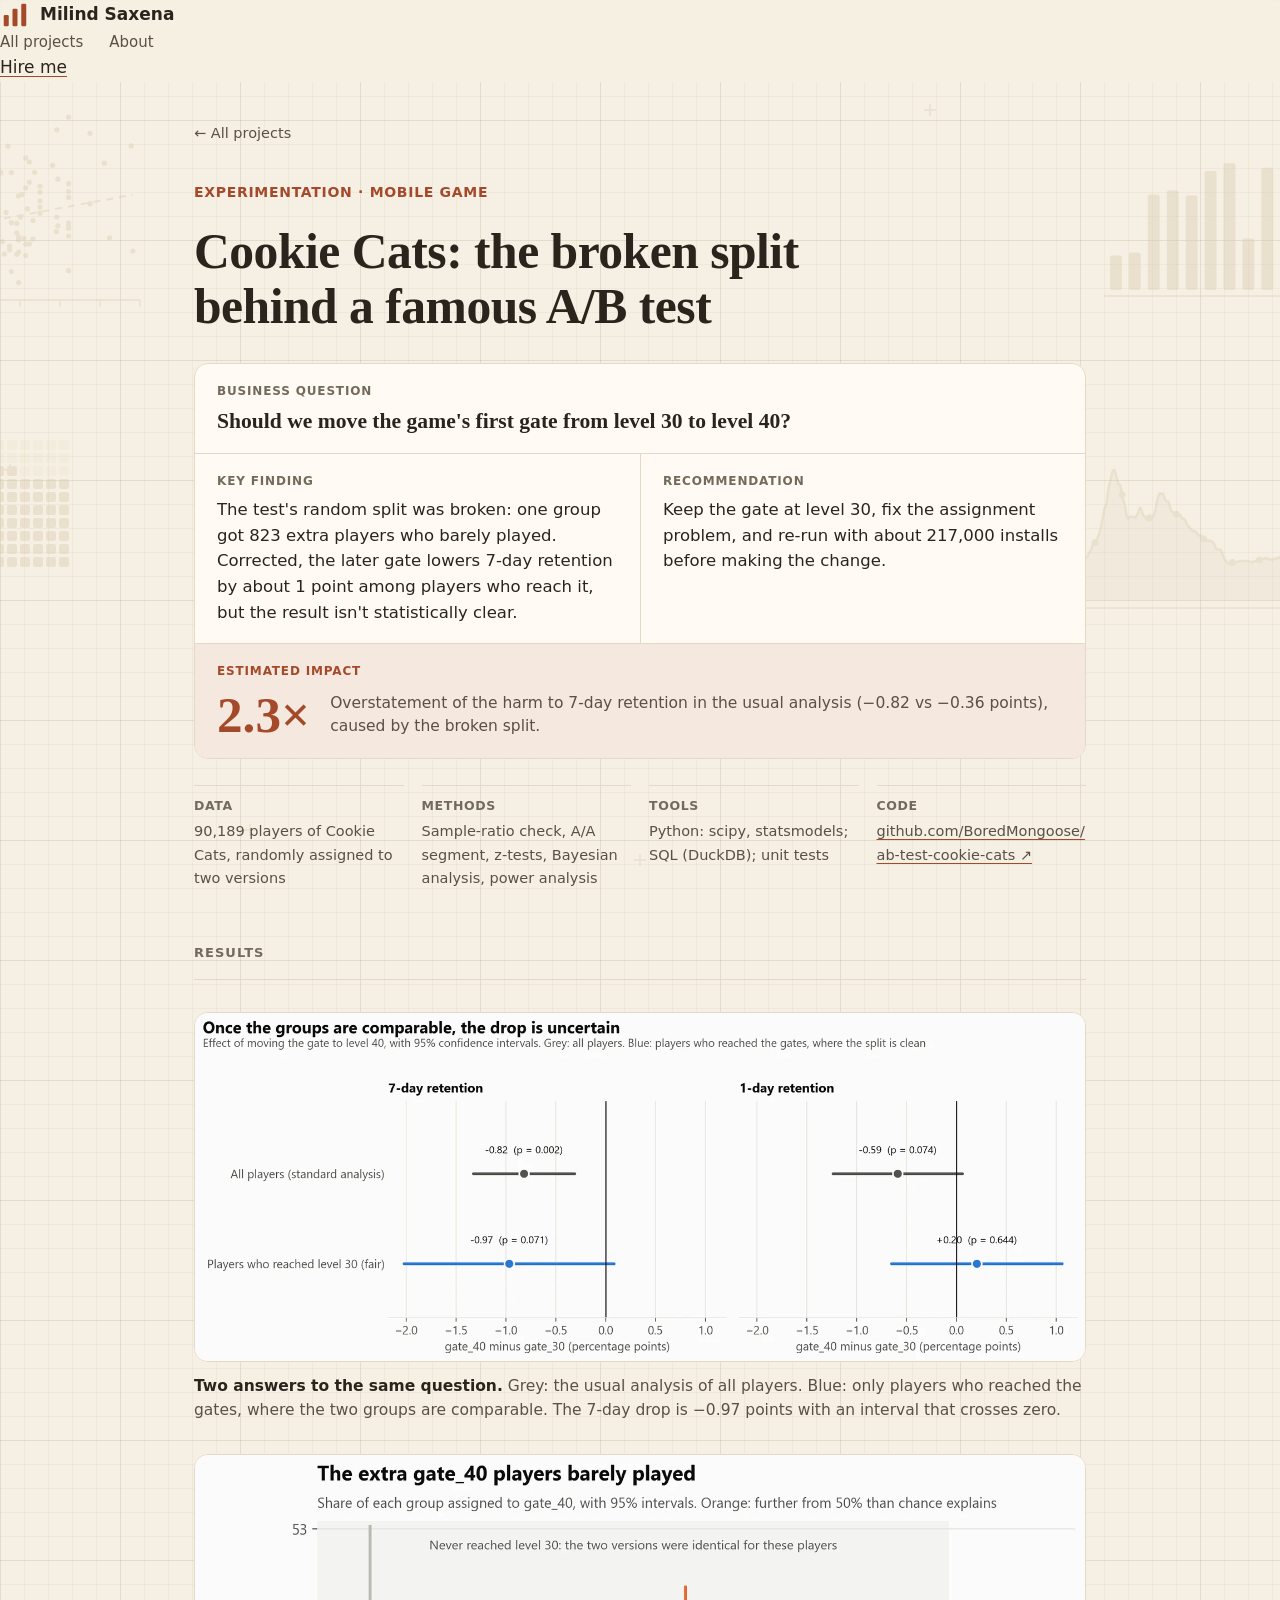
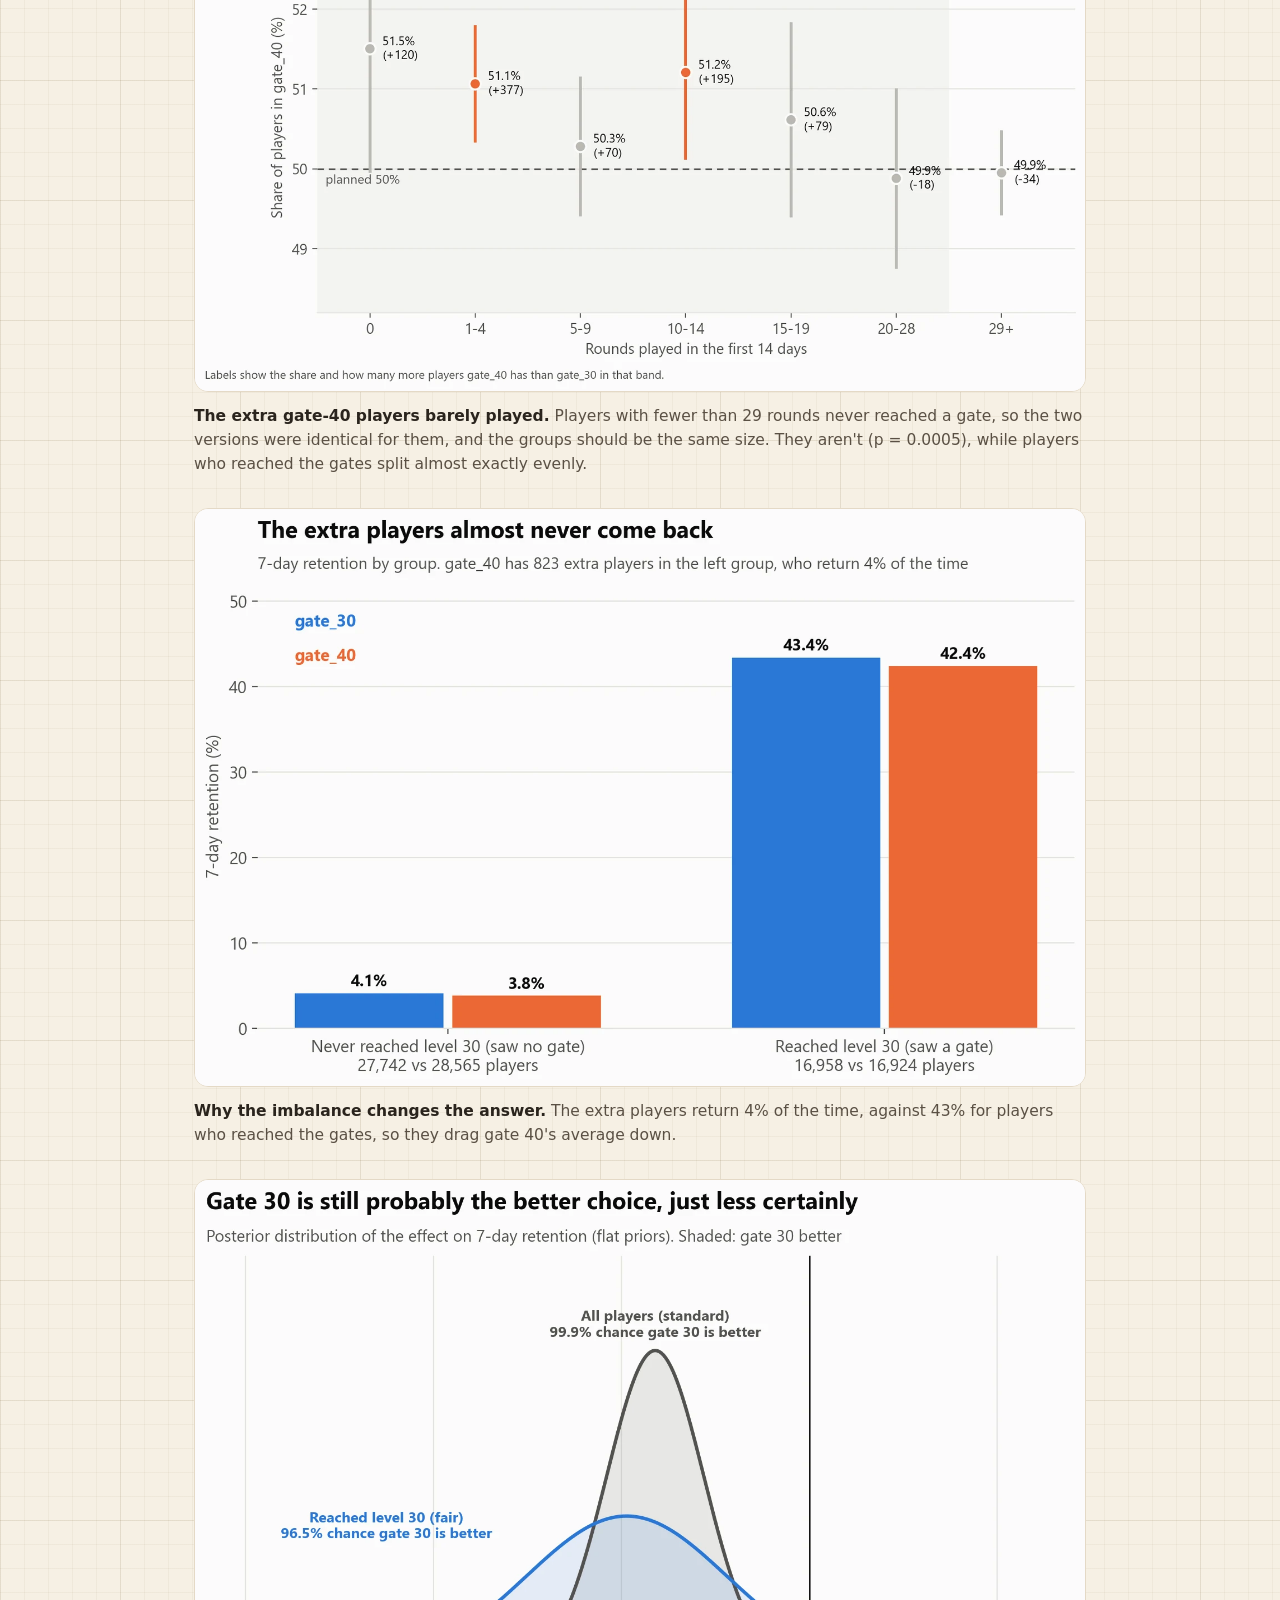
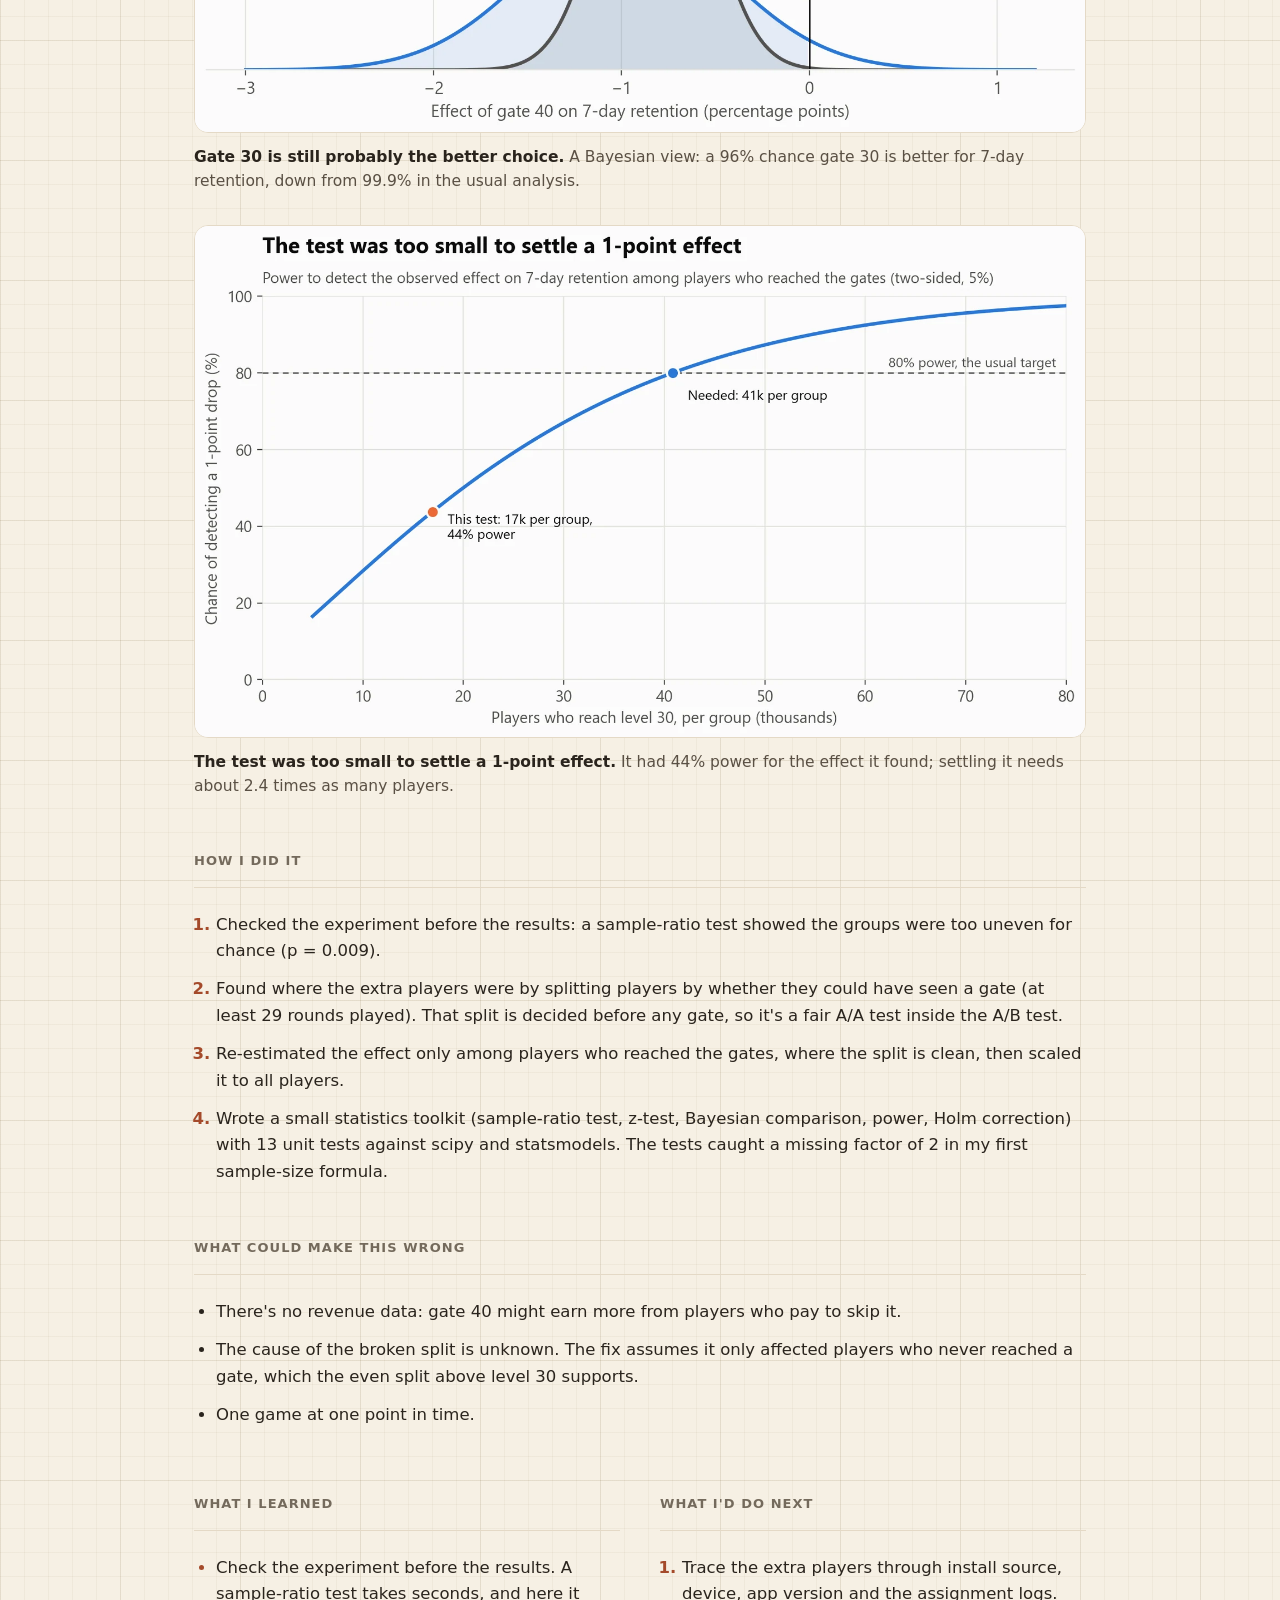
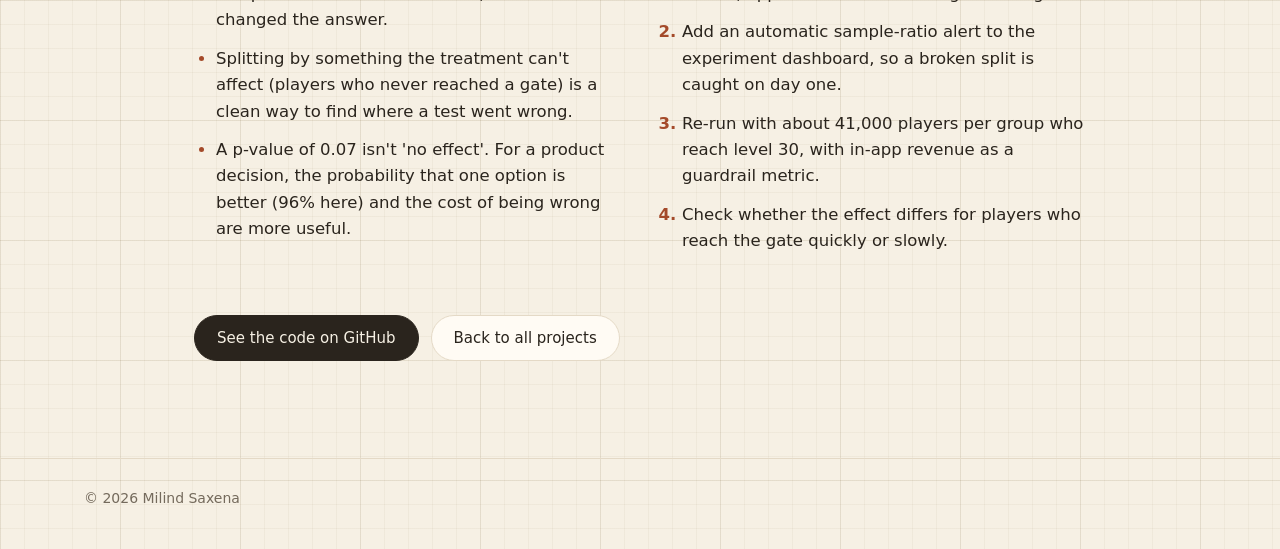
==== projects/ab-test.html @ 0b9abe0f "Bring the case studies and dashboard in line with the new design Same content, new header and glass " ====
<!doctype html>
<html lang="en">
<head>
  <meta charset="utf-8">
  <meta name="viewport" content="width=device-width, initial-scale=1">
  <title>Cookie Cats: the broken split behind a famous A/B test · Milind Saxena</title>
  <meta name="description" content="The test&#x27;s random split was broken: one group got 823 extra players who barely played. Corrected, the later gate lowers 7-day retention by about 1 point…">
  <meta property="og:title" content="Cookie Cats: the broken split behind a famous A/B test · Milind Saxena">
  <meta property="og:description" content="The test&#x27;s random split was broken: one group got 823 extra players who barely played. Corrected, the later gate lowers 7-day retention by about 1 point…">
  <meta property="og:type" content="article">
  <meta property="og:url" content="https://boredmongoose.github.io/projects/ab-test.html">
  <meta property="og:image" content="https://boredmongoose.github.io/assets/og/ab-test.png">
  <meta property="og:image:width" content="1200">
  <meta property="og:image:height" content="628">
  <meta name="twitter:card" content="summary_large_image">
  <link rel="icon" href="../assets/favicon.svg" type="image/svg+xml">
  <link rel="preconnect" href="https://fonts.googleapis.com">
  <link rel="preconnect" href="https://fonts.gstatic.com" crossorigin>
  <meta name="theme-color" content="#05030c">
  <link href="https://fonts.googleapis.com/css2?family=Plus+Jakarta+Sans:wght@400;500;600;700;800&display=swap" rel="stylesheet">
  <link rel="stylesheet" href="../styles.css">
  <script>document.documentElement.classList.add("js");</script>
</head>
<body class="case-page">
  <a class="skip-link" href="#main">Skip to the case study</a>
  <header class="site-header">
    <div class="pill">
      <a class="brand" href="../index.html"><svg class="brand-mark" viewBox="0 0 24 24" aria-hidden="true"><rect x="3" y="12" width="4" height="9" rx="1" fill="currentColor"/><rect x="10" y="7" width="4" height="14" rx="1" fill="currentColor"/><rect x="17" y="3" width="4" height="18" rx="1" fill="currentColor"/></svg><span>Milind Saxena</span></a>
      <nav aria-label="Main"><a href="../index.html#work">All projects</a><a href="../index.html#about">About</a></nav>
      <a class="hire" href="../index.html#contact">Hire me</a>
    </div>
  </header>

  <main class="case wrap" id="main">
    <p class="case-back"><a href="../index.html#work">← All projects</a></p>
    <p class="eyebrow">Experimentation · Mobile game</p>
    <h1>Cookie Cats: the broken split behind a famous A/B test</h1>
    <dl class="impact-box glass">
      <div class="ib-wide ib-question"><dt>Business question</dt><dd>Should we move the game&#x27;s first gate from level 30 to level 40?</dd></div>
      <div class="ib-half"><dt>Key finding</dt><dd>The test&#x27;s random split was broken: one group got 823 extra players who barely played. Corrected, the later gate lowers 7-day retention by about 1 point among players who reach it, but the result isn&#x27;t statistically clear.</dd></div>
      <div class="ib-half"><dt>Recommendation</dt><dd>Keep the gate at level 30, fix the assignment problem, and re-run with about 217,000 installs before making the change.</dd></div>
      <div class="ib-wide ib-impact"><dt>Estimated impact</dt><dd><strong>2.3×</strong><span>Overstatement of the harm to 7-day retention in the usual analysis (−0.82 vs −0.36 points), caused by the broken split.</span></dd></div>
    </dl>
    <dl class="case-facts">
      <div><dt>Data</dt><dd>90,189 players of Cookie Cats, randomly assigned to two versions</dd></div>
      <div><dt>Methods</dt><dd>Sample-ratio check, A/A segment, z-tests, Bayesian analysis, power analysis</dd></div>
      <div><dt>Tools</dt><dd>Python: scipy, statsmodels; SQL (DuckDB); unit tests</dd></div>
      <div><dt>Code</dt><dd><a href="https://github.com/BoredMongoose/ab-test-cookie-cats">github.com/BoredMongoose/ab-test-cookie-cats ↗</a></dd></div>
    </dl>

    <h2 class="section-title">Results</h2>
    <figure class="case-figure glass">
      <img src="../assets/projects/ab-test-cookie-cats/01_two_answers.webp" width="1600" height="626" loading="lazy" alt="Two answers to the same question. Grey: the usual analysis of all players. Blue: only players who reached the gates, where the two groups are comparable. The 7-day drop is −0.97 points with an interval that crosses zero.">
      <figcaption><strong>Two answers to the same question.</strong> Grey: the usual analysis of all players. Blue: only players who reached the gates, where the two groups are comparable. The 7-day drop is −0.97 points with an interval that crosses zero.</figcaption>
    </figure>
    <figure class="case-figure glass">
      <img src="../assets/projects/ab-test-cookie-cats/02_where_the_imbalance_is.webp" width="1600" height="964" loading="lazy" alt="The extra gate-40 players barely played. Players with fewer than 29 rounds never reached a gate, so the two versions were identical for them, and the groups should be the same size. They aren&#x27;t (p = 0.0005), while players who reached the gates split almost exactly evenly.">
      <figcaption><strong>The extra gate-40 players barely played.</strong> Players with fewer than 29 rounds never reached a gate, so the two versions were identical for them, and the groups should be the same size. They aren&#x27;t (p = 0.0005), while players who reached the gates split almost exactly evenly.</figcaption>
    </figure>
    <figure class="case-figure glass">
      <img src="../assets/projects/ab-test-cookie-cats/03_why_it_matters.webp" width="1600" height="1037" loading="lazy" alt="Why the imbalance changes the answer. The extra players return 4% of the time, against 43% for players who reached the gates, so they drag gate 40&#x27;s average down.">
      <figcaption><strong>Why the imbalance changes the answer.</strong> The extra players return 4% of the time, against 43% for players who reached the gates, so they drag gate 40&#x27;s average down.</figcaption>
    </figure>
    <figure class="case-figure glass">
      <img src="../assets/projects/ab-test-cookie-cats/04_how_sure.webp" width="1589" height="985" loading="lazy" alt="Gate 30 is still probably the better choice. A Bayesian view: a 96% chance gate 30 is better for 7-day retention, down from 99.9% in the usual analysis.">
      <figcaption><strong>Gate 30 is still probably the better choice.</strong> A Bayesian view: a 96% chance gate 30 is better for 7-day retention, down from 99.9% in the usual analysis.</figcaption>
    </figure>
    <figure class="case-figure glass">
      <img src="../assets/projects/ab-test-cookie-cats/05_power.webp" width="1600" height="918" loading="lazy" alt="The test was too small to settle a 1-point effect. It had 44% power for the effect it found; settling it needs about 2.4 times as many players.">
      <figcaption><strong>The test was too small to settle a 1-point effect.</strong> It had 44% power for the effect it found; settling it needs about 2.4 times as many players.</figcaption>
    </figure>

    <h2 class="section-title">How I did it</h2>
    <ol class="case-method">
      <li>Checked the experiment before the results: a sample-ratio test showed the groups were too uneven for chance (p = 0.009).</li>
      <li>Found where the extra players were by splitting players by whether they could have seen a gate (at least 29 rounds played). That split is decided before any gate, so it&#x27;s a fair A/A test inside the A/B test.</li>
      <li>Re-estimated the effect only among players who reached the gates, where the split is clean, then scaled it to all players.</li>
      <li>Wrote a small statistics toolkit (sample-ratio test, z-test, Bayesian comparison, power, Holm correction) with 13 unit tests against scipy and statsmodels. The tests caught a missing factor of 2 in my first sample-size formula.</li>
    </ol>

    <h2 class="section-title">What could make this wrong</h2>
    <ul class="case-caveats">
      <li>There&#x27;s no revenue data: gate 40 might earn more from players who pay to skip it.</li>
      <li>The cause of the broken split is unknown. The fix assumes it only affected players who never reached a gate, which the even split above level 30 supports.</li>
      <li>One game at one point in time.</li>
    </ul>

    <div class="case-two">
      <div>
        <h2 class="section-title">What I learned</h2>
        <ul class="case-list">
          <li>Check the experiment before the results. A sample-ratio test takes seconds, and here it changed the answer.</li>
          <li>Splitting by something the treatment can&#x27;t affect (players who never reached a gate) is a clean way to find where a test went wrong.</li>
          <li>A p-value of 0.07 isn&#x27;t &#x27;no effect&#x27;. For a product decision, the probability that one option is better (96% here) and the cost of being wrong are more useful.</li>
        </ul>
      </div>
      <div>
        <h2 class="section-title">What I'd do next</h2>
        <ol class="case-list">
          <li>Trace the extra players through install source, device, app version and the assignment logs.</li>
          <li>Add an automatic sample-ratio alert to the experiment dashboard, so a broken split is caught on day one.</li>
          <li>Re-run with about 41,000 players per group who reach level 30, with in-app revenue as a guardrail metric.</li>
          <li>Check whether the effect differs for players who reach the gate quickly or slowly.</li>
        </ol>
      </div>
    </div>

    <p class="case-next"><a class="btn btn-primary" href="https://github.com/BoredMongoose/ab-test-cookie-cats">See the code on GitHub</a>
      <a class="btn" href="../index.html#work">Back to all projects</a></p>
  </main>

  <footer class="site-footer">
    <div class="wrap">© 2026 Milind Saxena</div>
  </footer>
  <script src="../script.js"></script>
</body>
</html>
---- styles.css ----
/* ---------- Tokens ---------- */
/* Warm cream theme for everyone. The dark theme is only used when a visitor picks it with the toggle. */
:root {
  --bg: #f6f0e4;                     /* cream */
  --surface: #fffbf4;                /* warm white cards */
  --chart-surface: #fcfcfb;          /* matches the chart images */
  --ink: #2a241d;                    /* warm near-black */
  --ink-2: #5a5044;
  --ink-3: #746a5c;                  /* 4.7:1 on --bg */
  --line: #e4d9c6;
  --accent: #a44a2a;                 /* terracotta, text-safe (5.2:1 on --bg) */
  --accent-soft: #f6e4d8;
  --dot-muted: #c4b6a1;              /* the "rest" dots in the charts */
  --grid-minor: rgba(120, 92, 54, 0.05);
  --grid-major: rgba(120, 92, 54, 0.09);
  --deco: #eadfcb;                   /* background data shapes */
  --deco-strong: #dccdb3;
  --code-bg: #2b251f;
  --shadow: 0 1px 2px rgba(60, 44, 24, 0.05), 0 8px 24px rgba(60, 44, 24, 0.08);
  --radius: 14px;
  --serif: "Fraunces", Georgia, "Times New Roman", serif;
  --sans: "Inter", system-ui, -apple-system, "Segoe UI", Roboto, sans-serif;
  --mono: "JetBrains Mono", ui-monospace, SFMono-Regular, Consolas, monospace;
  color-scheme: light;
}

:root[data-theme="dark"] {
  --bg: #1b1713;                     /* espresso */
  --surface: #241f1a;
  --ink: #f3ece0;
  --ink-2: #cbbfae;
  --ink-3: #a09482;
  --line: #3a3229;
  --accent: #e3916a;
  --accent-soft: #3a2a20;
  --dot-muted: #6b6052;
  --grid-minor: rgba(243, 236, 224, 0.035);
  --grid-major: rgba(243, 236, 224, 0.065);
  --deco: #2a241e;
  --deco-strong: #3a3128;
  --code-bg: #120f0c;
  --shadow: 0 1px 2px rgba(0, 0, 0, 0.3), 0 8px 24px rgba(0, 0, 0, 0.35);
  color-scheme: dark;
}

/* ---------- Base ---------- */
*, *::before, *::after { box-sizing: border-box; }

html { scroll-behavior: smooth; -webkit-text-size-adjust: 100%; }

body {
  margin: 0;
  background-color: var(--bg);
  /* graph paper: a faint 24px grid with a stronger line every 120px */
  background-image:
    linear-gradient(var(--grid-major) 1px, transparent 1px),
    linear-gradient(90deg, var(--grid-major) 1px, transparent 1px),
    linear-gradient(var(--grid-minor) 1px, transparent 1px),
    linear-gradient(90deg, var(--grid-minor) 1px, transparent 1px);
  background-size: 120px 120px, 120px 120px, 24px 24px, 24px 24px;
  color: var(--ink);
  font-family: var(--sans);
  font-size: 17px;
  line-height: 1.6;
  -webkit-font-smoothing: antialiased;
  transition: background-color 0.2s ease, color 0.2s ease;
}

/* chart fragments drawn from the projects' data (assets/deco/backdrop.svg, built by site-tools/build_deco.py),
   used as a mask so they take the theme's colour */
body::before {
  content: ""; position: fixed; inset: 0; z-index: -1; pointer-events: none;
  background-color: var(--deco-strong); opacity: 0.45;
  -webkit-mask: url("assets/deco/backdrop.svg") center / cover no-repeat;
  mask: url("assets/deco/backdrop.svg") center / cover no-repeat;
}

img { max-width: 100%; height: auto; display: block; }

a { color: inherit; text-decoration-color: var(--accent); text-underline-offset: 3px; }
a:hover { color: var(--accent); }
a:focus-visible, button:focus-visible, [tabindex]:focus-visible { outline: 2px solid var(--accent); outline-offset: 3px; border-radius: 6px; }

h1, h2, h3 { font-family: var(--serif); font-weight: 600; line-height: 1.15; margin: 0; letter-spacing: -0.01em; }

.wrap { width: 100%; max-width: 1160px; margin: 0 auto; padding: 0 24px; }

.skip-link {
  position: absolute; left: 16px; top: -48px; padding: 8px 14px; background: var(--ink); color: var(--bg);
  border-radius: 8px; z-index: 20; text-decoration: none;
}
.skip-link:focus { top: 12px; }

/* ---------- Header ---------- */
.site-header {
  position: sticky; top: 0; z-index: 10;
  background: color-mix(in srgb, var(--bg) 86%, transparent);
  backdrop-filter: saturate(140%) blur(10px);
  border-bottom: 1px solid transparent;
  transition: border-color 0.2s ease;
}
.site-header.scrolled { border-bottom-color: var(--line); }

.header-inner { display: flex; align-items: center; justify-content: space-between; height: 64px; }

.brand { display: flex; align-items: center; gap: 10px; text-decoration: none; font-weight: 600; }
.brand-name { font-family: var(--serif); font-size: 19px; font-weight: 600; letter-spacing: -0.01em; white-space: nowrap; }
.brand-dot { color: var(--accent); }
.brand-mark { width: 30px; height: 30px; flex: none; transition: transform 0.2s ease; }
.brand-mark rect { fill: var(--accent); }
.brand-mark path { stroke: var(--bg); stroke-width: 3.2; stroke-linecap: round; fill: none; }
.brand:hover .brand-mark { transform: rotate(-6deg); }

.site-header nav { display: flex; align-items: center; gap: 26px; font-size: 15px; }
.site-header nav a { text-decoration: none; color: var(--ink-2); }
.site-header nav a:hover { color: var(--ink); }

.theme-toggle {
  display: grid; place-items: center; width: 36px; height: 36px; border-radius: 10px;
  border: 1px solid var(--line); background: var(--surface); color: var(--ink); cursor: pointer;
}
.theme-toggle svg { width: 17px; height: 17px; fill: none; stroke: currentColor; stroke-width: 1.8; stroke-linecap: round; }
.theme-toggle .icon-moon { fill: currentColor; stroke: none; }
.theme-toggle .icon-sun { display: none; }
:root[data-theme="dark"] .theme-toggle .icon-sun { display: block; }
:root[data-theme="dark"] .theme-toggle .icon-moon { display: none; }

/* ---------- Hero ---------- */
.hero { position: relative; padding-top: 44px; padding-bottom: 168px; }
/* a faint bar "skyline" of real data under the hero (built by site-tools/build_deco.py) */
.hero-deco { position: absolute; left: 0; right: 0; bottom: 18px; height: 120px; pointer-events: none; }
.hero-deco svg { display: block; width: 100%; height: 100%; }
.deco-bars { fill: var(--deco-strong); opacity: 0.55; }
.deco-line { fill: none; stroke: var(--accent); stroke-width: 1.6; opacity: 0.45; }
.deco-axis { fill: none; stroke: var(--deco-strong); stroke-width: 1; }
.deco-caption {
  position: absolute; right: max(24px, calc((100% - 1160px) / 2 + 24px)); bottom: -16px; margin: 0;
  font-size: 11px; letter-spacing: 0.02em;
  color: var(--ink-3); opacity: 0.8;
}
.hero-grid { display: grid; grid-template-columns: minmax(0, 1fr) minmax(0, 0.98fr); gap: 52px; align-items: center; }

.eyebrow {
  margin: 0 0 20px; font-size: 14px; font-weight: 600; letter-spacing: 0.05em; text-transform: uppercase; color: var(--accent);
}

.hero h1 { font-size: clamp(2.3rem, 4.5vw, 3.55rem); letter-spacing: -0.025em; text-wrap: balance; }
.h1-accent { color: var(--accent); font-style: italic; }

.lede { max-width: 56ch; margin: 18px 0 0; font-size: 18px; color: var(--ink-2); }

.skill-chips { display: flex; flex-wrap: wrap; gap: 8px; list-style: none; padding: 0; margin: 22px 0 0; }
.skill-chips li {
  font-size: 13.5px; font-weight: 500; padding: 5px 13px; border-radius: 999px;
  border: 1px solid var(--line); background: var(--surface); color: var(--ink);
}

.cta { display: flex; flex-wrap: wrap; gap: 12px; }
.hero-actions { display: flex; flex-wrap: wrap; align-items: center; gap: 16px 28px; margin-top: 28px; }
.hero-actions .social { margin: 0; }

.btn {
  display: inline-flex; align-items: center; height: 46px; padding: 0 22px; border-radius: 999px;
  border: 1px solid var(--line); background: var(--surface); text-decoration: none; font-weight: 500; font-size: 15px;
  transition: transform 0.15s ease, border-color 0.15s ease;
}
.btn:hover { transform: translateY(-1px); border-color: var(--ink-3); color: var(--ink); }
.btn-primary { background: var(--ink); color: var(--bg); border-color: var(--ink); }
.btn-primary:hover { color: var(--bg); border-color: var(--ink); }

.social { display: flex; flex-wrap: wrap; gap: 8px 22px; list-style: none; padding: 0; margin: 30px 0 0; font-size: 15px; }
.social a { color: var(--ink-2); }
.social a:hover { color: var(--accent); }

/* animated chart */
.hero-viz {
  margin: 0; padding: 14px 16px 16px; border: 1px solid var(--line); border-radius: 18px;
  background: var(--surface); box-shadow: var(--shadow);
}
.viz-tabs { display: flex; flex-wrap: wrap; gap: 6px; }
.viz-tab {
  font: 500 13px/1 var(--sans); padding: 7px 12px; border-radius: 999px; cursor: pointer;
  border: 1px solid var(--line); background: transparent; color: var(--ink-2); transition: background-color 0.15s ease;
}
.viz-tab:hover { border-color: var(--ink-3); color: var(--ink); }
.viz-tab[aria-pressed="true"] { background: var(--ink); border-color: var(--ink); color: var(--bg); }
.viz-stage { position: relative; height: 330px; margin-top: 10px; cursor: pointer; }
.viz-stage canvas { display: block; }
.viz-tip {
  position: absolute; z-index: 2; max-width: 280px; padding: 6px 10px; border-radius: 8px; pointer-events: none;
  background: var(--ink); color: var(--bg); font-size: 12.5px; line-height: 1.4; box-shadow: var(--shadow);
}
.hero-viz figcaption { margin-top: 12px; padding-top: 12px; border-top: 1px solid var(--line); }
.viz-q { margin: 0; font-family: var(--serif); font-weight: 600; font-size: 18px; line-height: 1.3; }
.viz-a { margin: 4px 0 0; font-size: 14.5px; color: var(--ink-2); line-height: 1.5; }
.viz-legend { display: flex; flex-wrap: wrap; align-items: center; gap: 6px 16px; margin: 10px 0 0; font-size: 12.5px; color: var(--ink-2); }
.key { display: inline-block; width: 10px; height: 10px; border-radius: 50%; }
.key-hi { background: var(--accent); }
.key-lo { background: var(--dot-muted); margin-left: 8px; }
.viz-item { display: inline-flex; align-items: center; gap: 8px; white-space: nowrap; }   /* keep each dot with its label */
.viz-item .key-lo { margin-left: 0; }
.viz-note { margin-left: auto; color: var(--ink-3); }
.viz-link { display: inline-block; margin-top: 8px; font-size: 14px; }

/* ---------- Sections ---------- */
section { scroll-margin-top: 80px; }

.section-title {
  font-family: var(--sans); font-size: 13px; font-weight: 600; letter-spacing: 0.08em; text-transform: uppercase;
  color: var(--ink-3); padding-bottom: 18px; border-bottom: 1px solid var(--line);
}
.section-intro { margin: 16px 0 0; max-width: 72ch; font-size: 16px; color: var(--ink-2); }

#work, #more, #sql, #skills, #about, #contact { padding-bottom: 88px; }

/* ---------- Flagship projects ---------- */
.flag {
  display: grid; grid-template-columns: minmax(0, 1.1fr) minmax(0, 1fr); gap: 48px; align-items: center;
  padding: 52px 0; border-bottom: 1px solid var(--line);
}
.flag:last-of-type { border-bottom: 0; padding-bottom: 8px; }
.flag:nth-of-type(even) .flag-figure { order: 2; }

.flag-figure {
  display: block; border-radius: var(--radius); overflow: hidden; background: var(--chart-surface);
  border: 1px solid var(--line); box-shadow: var(--shadow); transition: transform 0.25s ease;
}
.flag-figure:hover { transform: translateY(-3px); }
.flag-figure img { width: 100%; max-height: 470px; object-fit: contain; background: var(--chart-surface); }

.flag-meta { margin: 0 0 10px; font-size: 13.5px; color: var(--ink-3); }
.flag-meta .num { font-family: var(--serif); color: var(--accent); font-weight: 600; margin-right: 10px; }
.flag h3 { font-size: clamp(1.7rem, 2.8vw, 2.25rem); }
.flag h3 a { text-decoration: none; }
/* the whole flagship card opens the case study; the image and the small links stay clickable on top */
.flag { position: relative; }
.flag-link::after { content: ""; position: absolute; inset: 0; z-index: 1; }
.flag-figure, .flag .links a { position: relative; z-index: 2; }
.flag:hover .flag-link { color: var(--accent); }
.flag:hover .flag-figure { transform: translateY(-3px); }
.flag-label {
  display: block; margin-bottom: 4px; font-family: var(--sans); font-size: 11.5px; font-weight: 600;
  letter-spacing: 0.08em; text-transform: uppercase; color: var(--accent);
}
.flag-q { margin: 18px 0 0; font-size: 18.5px; font-weight: 500; line-height: 1.45; color: var(--ink); }
.flag-a { margin: 14px 0 0; font-size: 16.5px; line-height: 1.55; color: var(--ink-2); }

.flag-impact {
  display: flex; align-items: center; gap: 16px; margin: 22px 0 0; padding: 16px 18px;
  border-radius: 12px; background: var(--accent-soft);
}
.flag-impact strong {
  font-family: var(--serif); font-size: clamp(2.1rem, 3.6vw, 2.7rem); font-weight: 600; line-height: 1;
  color: var(--accent); white-space: nowrap;
}
.flag-impact span { font-size: 14px; line-height: 1.45; color: var(--ink-2); }
.flag-foot { display: flex; flex-wrap: wrap; align-items: center; justify-content: space-between; gap: 14px; margin-top: 20px; }

.tags { display: flex; flex-wrap: wrap; gap: 8px; list-style: none; padding: 0; margin: 0; }
.tags li { font-size: 12.5px; font-weight: 500; padding: 4px 11px; border-radius: 999px; background: var(--accent-soft); color: var(--accent); }
.links { display: flex; flex-wrap: wrap; gap: 16px; align-items: center; }
.more { font-weight: 600; font-size: 15px; color: var(--accent); text-decoration: none; }
.more span { display: inline-block; transition: transform 0.15s ease; }
.more:hover span { transform: translateX(4px); }
.code { font-size: 14.5px; color: var(--ink-2); text-decoration: none; }
.code:hover { color: var(--accent); }

/* ---------- More projects: chart cards, question and answer on hover ---------- */
.more-grid { display: grid; grid-template-columns: repeat(3, minmax(0, 1fr)); gap: 22px; margin-top: 28px; }
.mcard {
  position: relative; border-radius: var(--radius); overflow: hidden; border: 1px solid var(--line);
  background: var(--surface); box-shadow: var(--shadow); cursor: pointer; container-type: inline-size;
}
.mcard-media { position: relative; aspect-ratio: 16 / 10; background: var(--chart-surface); }
.mcard-media img { width: 100%; height: 100%; object-fit: cover; }
.mcard-label {
  position: absolute; left: 0; right: 0; bottom: 0; display: flex; flex-direction: column; padding: 30px 16px 12px;
  background: linear-gradient(to top, rgba(38, 30, 22, 0.86), rgba(38, 30, 22, 0)); color: #fff;
}
.mcard-title { font-family: var(--serif); font-size: 18px; font-weight: 600; line-height: 1.2; }
.mcard-tools { font-size: 12px; opacity: 0.85; }
/* the whole card is a link to the project's page; the small links in the overlay sit above it */
.mcard-cover { position: absolute; inset: 0; z-index: 1; border-radius: inherit; }
.mcard-cover:focus-visible { outline: 2px solid var(--accent); outline-offset: -3px; }
.mcard-info {
  position: absolute; inset: 0; z-index: 2; display: flex; flex-direction: column; gap: 8px;
  justify-content: flex-start; justify-content: safe center;    /* if the text ever overflows, scroll from the top */
  padding: 14px 16px; overflow-y: auto; opacity: 0; transform: translateY(10px);
  pointer-events: none;                                         /* clicks on the text fall through to the card link */
  background: color-mix(in srgb, var(--surface) 96%, transparent); backdrop-filter: blur(6px);
  transition: opacity 0.25s ease, transform 0.25s ease;
}
.mcard-info a { pointer-events: none; }                         /* hidden links can't be clicked by accident */
.mcard:hover .mcard-info, .mcard:has(:focus-visible) .mcard-info { opacity: 1; transform: none; }   /* keyboard focus only, so a click doesn't leave it open */
.mcard:hover .mcard-info a, .mcard:has(:focus-visible) .mcard-info a { pointer-events: auto; }
.mcard-info p { margin: 0; }
.mcard-info p > span:first-child {
  display: block; margin-bottom: 2px; font-size: 10.5px; font-weight: 600; letter-spacing: 0.07em;
  text-transform: uppercase; color: var(--accent);
}
.mcard-q { font-family: var(--serif); font-size: 16px; font-weight: 600; line-height: 1.3; }
.mcard-a { font-size: 13.5px; line-height: 1.45; color: var(--ink-2); }
.mcard-links { display: flex; flex-wrap: wrap; gap: 6px 14px; }
.mcard-links .more, .mcard-links .code { font-size: 13.5px; }
@container (max-width: 352px) {      /* narrow cards: slightly smaller text so the answer fits over the chart */
  .mcard-info { gap: 6px; padding: 12px 14px; }
  .mcard-q { font-size: 14.5px; }
  .mcard-a { font-size: 12.5px; line-height: 1.4; }
}

@media (hover: none) {               /* touch screens: no hover, so the answer sits under the chart */
  .mcard-info { position: relative; opacity: 1; transform: none; background: var(--surface); backdrop-filter: none; }
  .mcard-info a { pointer-events: auto; }
}

/* ---------- SQL ---------- */
.sql-skills { display: flex; flex-wrap: wrap; gap: 8px; list-style: none; padding: 0; margin: 20px 0 0; }
.sql-skills li { font-size: 13px; padding: 4px 11px; border-radius: 999px; border: 1px solid var(--line); background: var(--surface); color: var(--ink-2); }
.sql-grid { display: grid; grid-template-columns: repeat(2, minmax(0, 1fr)); gap: 22px; margin-top: 26px; }
.sql-card {
  display: flex; flex-direction: column; min-width: 0; padding: 20px 20px 18px;
  border: 1px solid var(--line); border-radius: var(--radius); background: var(--surface);
}
.sql-project { margin: 0; font-size: 12px; font-weight: 600; letter-spacing: 0.06em; text-transform: uppercase; color: var(--ink-3); }
.sql-card h3 { margin-top: 6px; font-size: 19.5px; }
.sql-why { margin: 8px 0 0; font-size: 14.5px; line-height: 1.5; color: var(--ink-2); }
.sql-tags { display: flex; flex-wrap: wrap; gap: 6px; list-style: none; padding: 0; margin: 12px 0 0; }
.sql-tags li { font: 500 12px/1.4 var(--mono); padding: 3px 9px; border-radius: 6px; background: var(--accent-soft); color: var(--accent); }
.sql-code {
  flex: 1; margin: 14px 0 0; padding: 14px 16px; border-radius: 10px; overflow: auto; max-height: 320px;
  background: var(--code-bg); color: #efe6d8; font: 12.5px/1.6 var(--mono); tab-size: 4;
  white-space: pre-wrap; overflow-wrap: break-word;     /* wrap long lines instead of hiding them */
}
.sql-code .k { color: #f0a47c; }      /* keywords: light terracotta */
.sql-code .f { color: #e9c77b; }      /* functions: sand */
.sql-code .s { color: #a9d39a; }      /* strings: sage */
.sql-code .n { color: #8fc3d6; }      /* numbers: sky */
.sql-code .c { color: #9a8f80; font-style: italic; }
.sql-link { margin-top: 12px; font-size: 13.5px; font-weight: 600; color: var(--accent); text-decoration: none; overflow-wrap: anywhere; }
.sql-link:hover { text-decoration: underline; }

/* ---------- Skills ---------- */
.skills-core { display: grid; grid-template-columns: repeat(5, minmax(0, 1fr)); gap: 24px; padding-top: 32px; }
.skills-core h3 { font-size: 20px; margin-bottom: 8px; }
.skills-core p { margin: 0; font-size: 14.5px; color: var(--ink-2); line-height: 1.5; }
.skills-also { margin: 28px 0 0; padding-top: 18px; border-top: 1px dashed var(--line); font-size: 15px; color: var(--ink-2); }
.skills-also span { font-weight: 600; color: var(--ink); margin-right: 6px; }

/* ---------- About ---------- */
.about-grid { display: grid; grid-template-columns: minmax(0, 1.6fr) minmax(0, 1fr); gap: 56px; padding-top: 36px; align-items: start; }
.about-text { font-family: var(--serif); font-size: clamp(1.2rem, 2vw, 1.4rem); line-height: 1.5; }
.about-text p { margin: 0 0 14px; }
.about-side { display: flex; flex-direction: column; gap: 16px; }
.about-photo {                                   /* small round portrait; the cutout sits on a soft tinted disc */
  width: 132px; aspect-ratio: 1; border-radius: 50%; overflow: hidden;
  background: radial-gradient(circle at 50% 30%, var(--surface), var(--accent-soft));
  border: 1px solid var(--line);
}
.about-photo img { width: 100%; height: 100%; object-fit: cover; object-position: 50% 4%; transform: scale(1.18); transform-origin: 50% 0; }
.edu { padding: 22px 24px; border: 1px solid var(--line); border-radius: var(--radius); background: var(--surface); }
.edu p { margin: 0; }
.edu-label { font-size: 13px; font-weight: 600; letter-spacing: 0.06em; text-transform: uppercase; color: var(--ink-3); }
.edu-degree { margin-top: 10px !important; font-weight: 600; }
.edu-school { margin-top: 4px !important; color: var(--ink-2); font-size: 15px; }

/* ---------- Contact ---------- */
.contact-line { margin: 36px 0 10px; color: var(--ink-2); font-size: 18px; }
.contact-email {
  font-family: var(--serif); font-size: clamp(1.7rem, 4.6vw, 3.2rem); font-weight: 600; letter-spacing: -0.02em;
  text-decoration: none; overflow-wrap: anywhere;
}
.contact-email:hover { color: var(--accent); }

/* ---------- Footer ---------- */
.site-footer { padding: 28px 0 40px; border-top: 1px solid var(--line); color: var(--ink-3); font-size: 14px; }

/* ---------- Reveal on scroll ---------- */
/* content is visible by default; it only fades in when JavaScript is running */
.js .reveal { opacity: 0; transform: translateY(16px); transition: opacity 0.6s ease, transform 0.6s ease; }
.js .reveal.visible { opacity: 1; transform: none; }

@media (prefers-reduced-motion: reduce) {
  html { scroll-behavior: auto; }
  .reveal, .flag-figure, .btn, .more span, .brand-mark { transition: none; opacity: 1; transform: none; }
  .mcard-info { transition: none; transform: none; }   /* the answer still appears only on hover or tap */
}

/* ---------- Case-study pages ---------- */
/* each case page has its own colour (set in the page's head): a band under the header, the kicker, the big
   impact number. The dark theme keeps the site accent, which is readable on dark backgrounds. */
.case-page { --case-accent: var(--accent); }
:root[data-theme="dark"] body.case-page { --case-accent: var(--accent); }
.case-band {
  height: 10px;
  background: repeating-linear-gradient(90deg, var(--case-accent) 0 64px,
              color-mix(in srgb, var(--case-accent) 70%, var(--bg)) 64px 72px);
}
.case-page .eyebrow, .case-page .case-back a:hover { color: var(--case-accent); }
.case { max-width: 940px; padding-top: 40px; padding-bottom: 80px; }
.case-back { margin: 0 0 36px; font-size: 14.5px; }
.case-back a { color: var(--ink-2); text-decoration: none; }
.case-back a:hover { color: var(--accent); }
.case h1 { font-size: clamp(2rem, 4.4vw, 3.1rem); line-height: 1.12; text-wrap: balance; }

/* business impact box: question, finding, recommendation, impact */
.impact-box {
  display: grid; grid-template-columns: repeat(2, minmax(0, 1fr)); margin: 28px 0 0;
  border: 1px solid var(--line); border-radius: var(--radius); overflow: hidden; background: var(--surface);
}
.impact-box > div { padding: 18px 22px; }
.impact-box > div + div { border-top: 1px solid var(--line); }
.impact-box .ib-wide { grid-column: 1 / -1; }
.impact-box .ib-half:nth-of-type(3) { border-left: 1px solid var(--line); }
.impact-box dt { font-size: 12px; font-weight: 600; letter-spacing: 0.07em; text-transform: uppercase; color: var(--ink-3); }
.impact-box dd { margin: 6px 0 0; font-size: 16.5px; line-height: 1.55; }
.impact-box .ib-question dd { font-family: var(--serif); font-size: 1.35rem; font-weight: 600; line-height: 1.3; }
.impact-box .ib-impact { background: color-mix(in srgb, var(--case-accent, var(--accent)) 11%, var(--surface)); }
.impact-box .ib-impact dd { display: flex; align-items: center; gap: 20px; margin-top: 8px; }
.impact-box .ib-impact strong {
  font-family: var(--serif); font-size: clamp(2.4rem, 5vw, 3.2rem); font-weight: 600; line-height: 1; color: var(--case-accent, var(--accent)); white-space: nowrap;
}
.impact-box .ib-impact dt { color: var(--case-accent, var(--accent)); }
.impact-box .ib-impact span { font-size: 15.5px; line-height: 1.5; color: var(--ink-2); }

.case-facts { display: grid; grid-template-columns: repeat(4, minmax(0, 1fr)); gap: 18px; margin: 26px 0 56px; }
.case-facts div { padding-top: 10px; border-top: 1px solid var(--line); }
.case-facts dt { font-size: 12.5px; font-weight: 600; letter-spacing: 0.05em; text-transform: uppercase; color: var(--ink-3); }
.case-facts dd { margin: 4px 0 0; font-size: 14.5px; color: var(--ink-2); overflow-wrap: anywhere; }
.case .section-title { margin-top: 56px; }
.case-figure { margin: 32px 0 0; }
.case-figure img { width: 100%; max-height: 820px; object-fit: contain; border-radius: var(--radius); border: 1px solid var(--line); background: var(--chart-surface); }
.case-figure figcaption { margin-top: 12px; font-size: 15.5px; color: var(--ink-2); line-height: 1.55; }
.case-figure figcaption strong { color: var(--ink); }
.case-method, .case-caveats, .case-list { margin: 24px 0 0; padding-left: 22px; }
.case-method li, .case-caveats li, .case-list li { margin: 0 0 12px; font-size: 16.5px; line-height: 1.6; }
.case-method li::marker, .case-list li::marker { color: var(--accent); font-weight: 600; }
.case-two { display: grid; grid-template-columns: repeat(2, minmax(0, 1fr)); gap: 0 40px; }
.case-two .section-title { margin-top: 56px; }
.case-next { display: flex; flex-wrap: wrap; gap: 12px; margin-top: 48px; }
.case-dashboard {
  display: flex; flex-wrap: wrap; align-items: center; justify-content: space-between; gap: 12px 24px; margin-top: 24px;
  padding: 16px 20px; border: 1px dashed var(--accent); border-radius: var(--radius); background: var(--surface);
}
.case-dashboard p { margin: 0; font-size: 15.5px; color: var(--ink-2); }

/* ---------- Responsive ---------- */
@media (max-width: 1099px) {
  .more-grid { grid-template-columns: repeat(2, minmax(0, 1fr)); }
}

@media (max-width: 960px) {
  .hero-grid { grid-template-columns: minmax(0, 1fr); gap: 36px; }
  .flag { grid-template-columns: 1fr; gap: 24px; padding: 40px 0; }
  .flag:nth-of-type(even) .flag-figure { order: 0; }
  .sql-grid { grid-template-columns: 1fr; }
  .skills-core { grid-template-columns: repeat(2, minmax(0, 1fr)); }
  .about-grid { grid-template-columns: 1fr; gap: 28px; }
}

@media (max-width: 760px) {
  .more-grid { grid-template-columns: 1fr; }
  .case-facts { grid-template-columns: repeat(2, minmax(0, 1fr)); }
  .impact-box { grid-template-columns: 1fr; }
  .impact-box .ib-half:nth-of-type(3) { border-left: 0; }
  .case-two { grid-template-columns: 1fr; }
}

@media (max-width: 640px) {
  body { font-size: 16px; }
  .wrap { padding: 0 16px; }
  .site-header nav { gap: 16px; }
  .site-header nav a:not(:last-of-type) { display: none; }   /* keep "Contact" and the theme toggle on phones */
  .hero { padding-top: 36px; padding-bottom: 124px; }
  .hero-deco { height: 78px; bottom: 22px; }
  .deco-caption { font-size: 10.5px; }
  .lede { font-size: 17px; }
  .viz-stage { height: 280px; }
  .viz-note { margin-left: 0; width: 100%; }
  .flag-impact { flex-direction: column; align-items: flex-start; gap: 8px; }
  .impact-box .ib-impact dd { flex-direction: column; align-items: flex-start; gap: 8px; }
  .skills-core { grid-template-columns: 1fr; gap: 18px; }
}
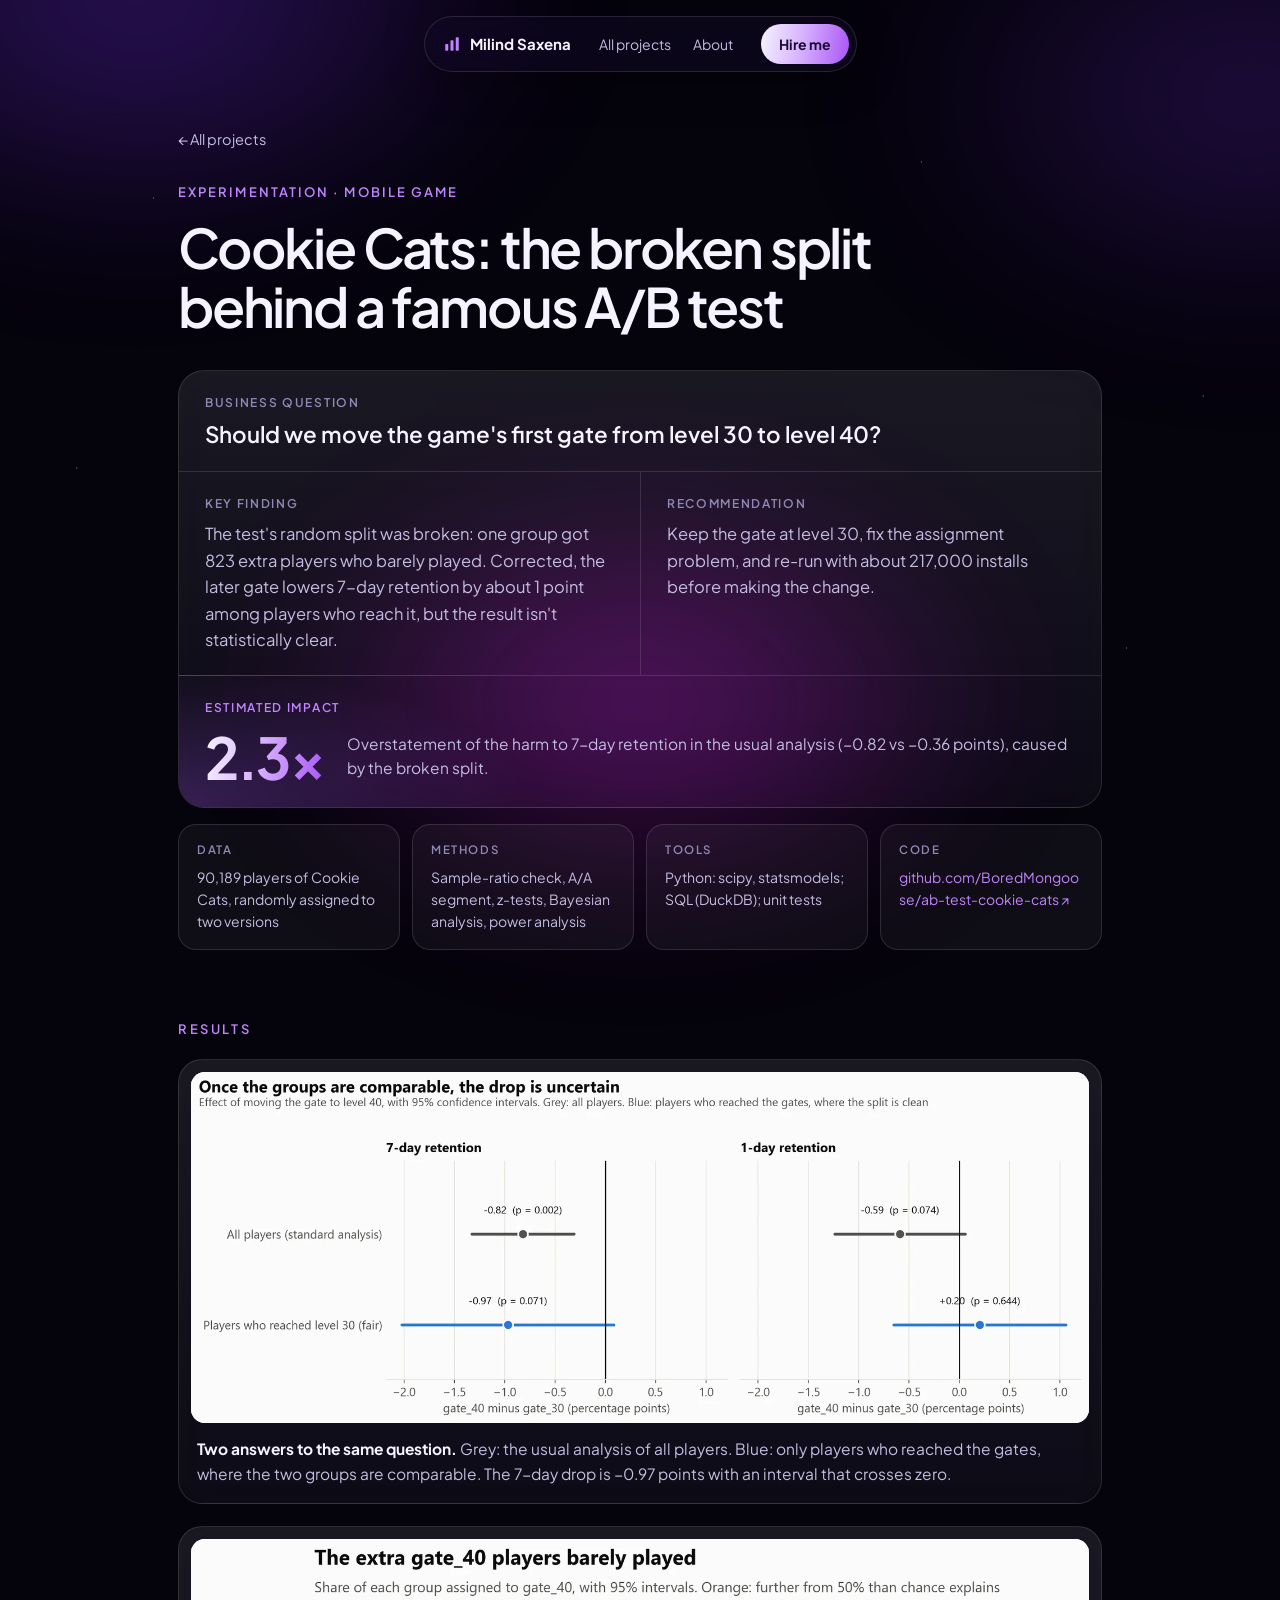
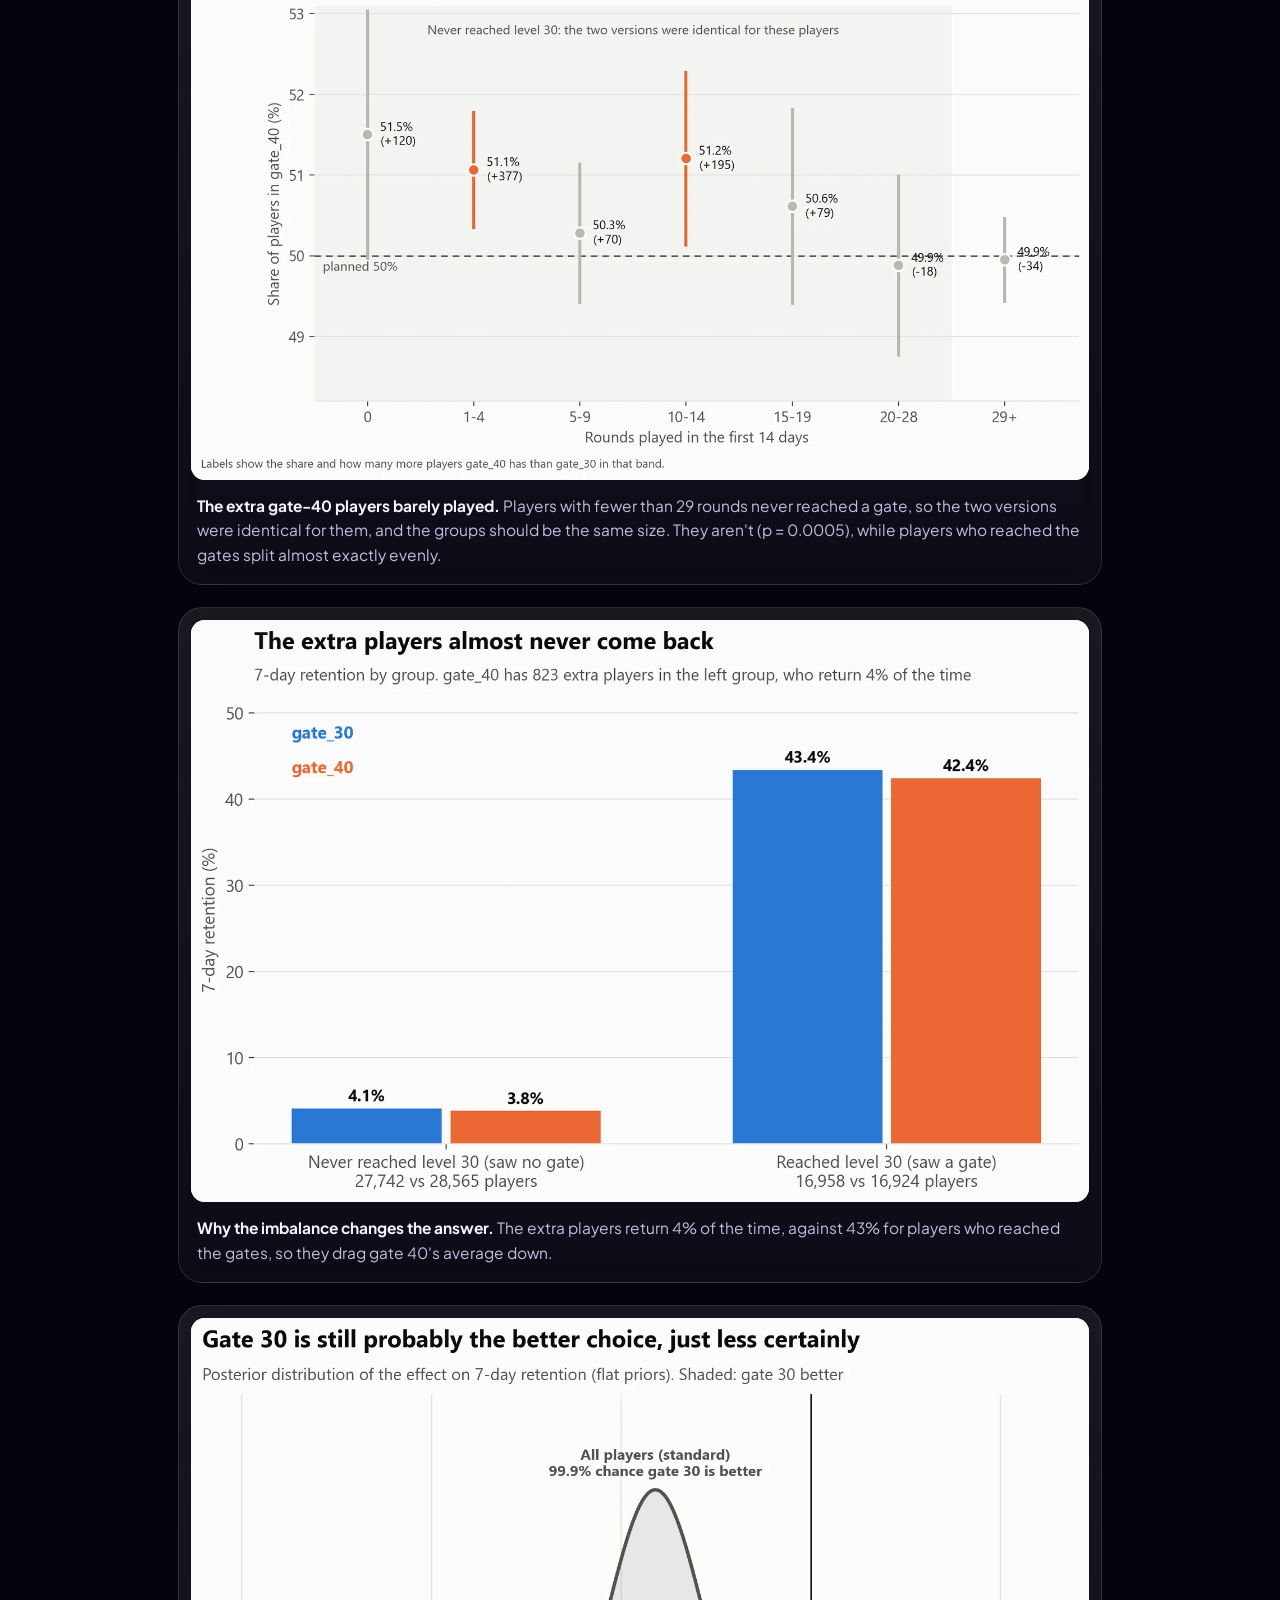
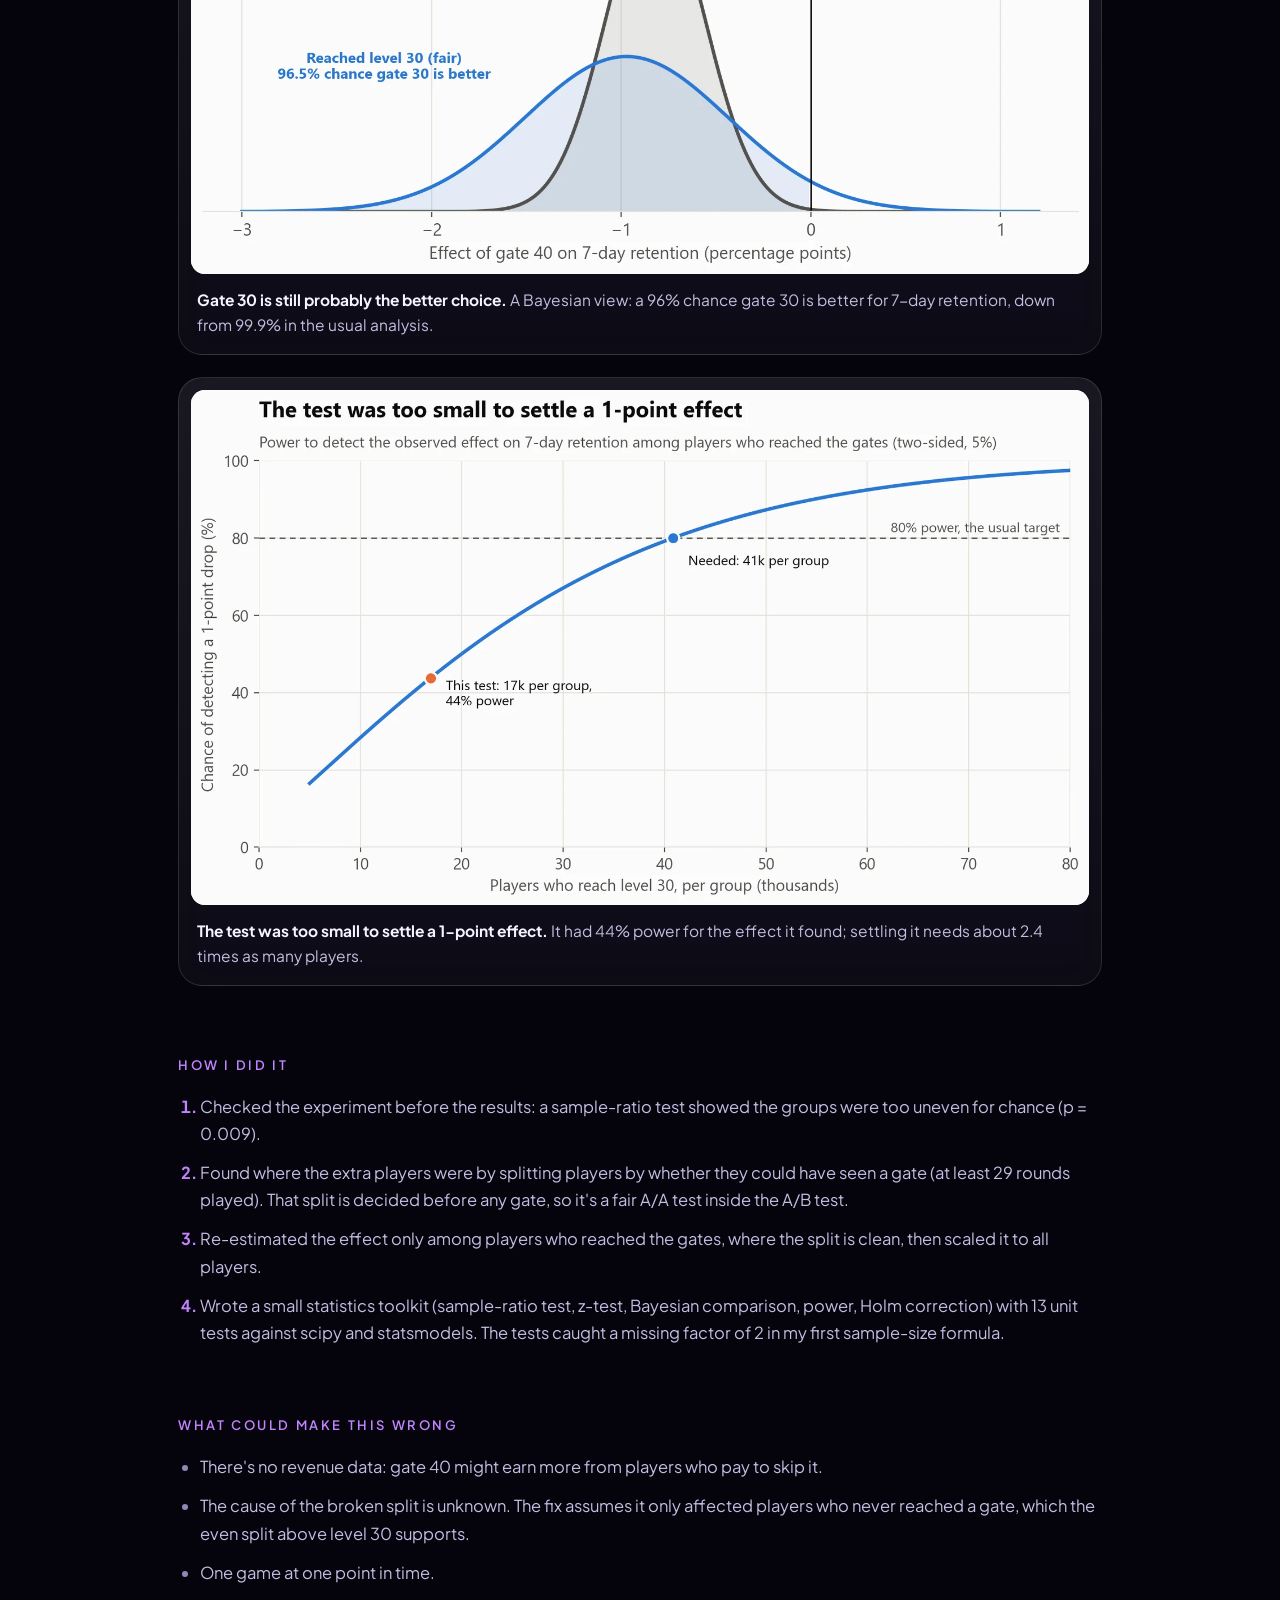
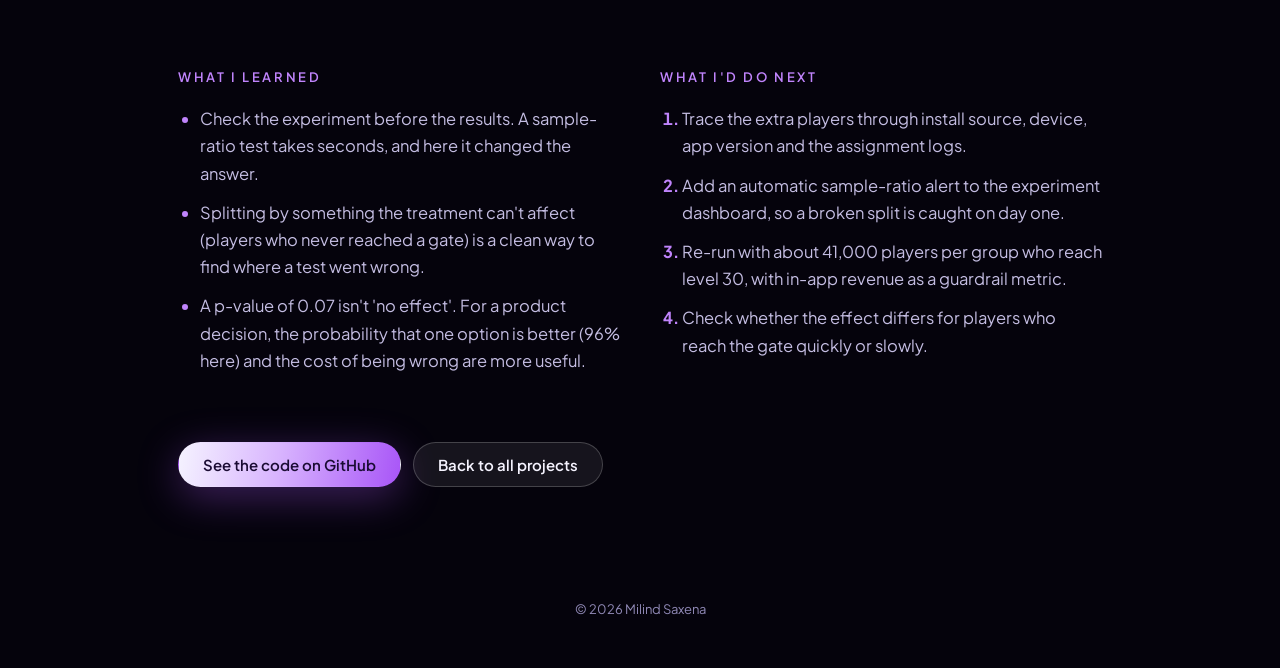
==== commit b45bf3c1: "Make the project carousel and hero board more interactive Clicking any project card now opens it, cl" ====
--- a/projects/ab-test.html
+++ b/projects/ab-test.html
@@ -18,7 +18,7 @@
   <link rel="preconnect" href="https://fonts.gstatic.com" crossorigin>
   <meta name="theme-color" content="#05030c">
   <link href="https://fonts.googleapis.com/css2?family=Plus+Jakarta+Sans:wght@400;500;600;700;800&display=swap" rel="stylesheet">
-  <link rel="stylesheet" href="../styles.css">
+  <link rel="stylesheet" href="../styles.css?v=2">
   <script>document.documentElement.classList.add("js");</script>
 </head>
 <body class="case-page">
@@ -112,6 +112,6 @@
   <footer class="site-footer">
     <div class="wrap">© 2026 Milind Saxena</div>
   </footer>
-  <script src="../script.js"></script>
+  <script src="../script.js?v=2"></script>
 </body>
 </html>
--- a/styles.css
+++ b/styles.css
@@ -1,482 +1,379 @@
 /* ---------- Tokens ---------- */
-/* Warm cream theme for everyone. The dark theme is only used when a visitor picks it with the toggle. */
+/* Dark violet theme: deep night background, slow aurora light, frosted-glass panels, one violet accent. */
 :root {
-  --bg: #f6f0e4;                     /* cream */
-  --surface: #fffbf4;                /* warm white cards */
-  --chart-surface: #fcfcfb;          /* matches the chart images */
-  --ink: #2a241d;                    /* warm near-black */
-  --ink-2: #5a5044;
-  --ink-3: #746a5c;                  /* 4.7:1 on --bg */
-  --line: #e4d9c6;
-  --accent: #a44a2a;                 /* terracotta, text-safe (5.2:1 on --bg) */
-  --accent-soft: #f6e4d8;
-  --dot-muted: #c4b6a1;              /* the "rest" dots in the charts */
-  --grid-minor: rgba(120, 92, 54, 0.05);
-  --grid-major: rgba(120, 92, 54, 0.09);
-  --deco: #eadfcb;                   /* background data shapes */
-  --deco-strong: #dccdb3;
-  --code-bg: #2b251f;
-  --shadow: 0 1px 2px rgba(60, 44, 24, 0.05), 0 8px 24px rgba(60, 44, 24, 0.08);
-  --radius: 14px;
-  --serif: "Fraunces", Georgia, "Times New Roman", serif;
-  --sans: "Inter", system-ui, -apple-system, "Segoe UI", Roboto, sans-serif;
+  --bg: #05030c;
+  --surface: #140b29;                 /* solid card colour (dashboard, tooltips) */
+  --ink: #f5f3ff;
+  --ink-2: #c4bde2;
+  --ink-3: #9089b6;                   /* 5.6:1 on --bg */
+  --line: rgba(255, 255, 255, 0.12);
+  --line-strong: rgba(255, 255, 255, 0.2);
+  --accent: #c084fc;                  /* violet, 8.4:1 on --bg */
+  --accent-2: #a855f7;
+  --accent-soft: rgba(192, 132, 252, 0.15);
+  --dot-muted: #46356e;               /* the "rest" dots in the charts */
+  --grad: linear-gradient(100deg, #f5f3ff 0%, #d8b4fe 45%, #a855f7 100%);
+  --chart-surface: #fcfcfb;           /* the chart images are drawn on white */
+  --code-bg: #0b0616;
+  --radius: 20px;
+  --shadow: 0 30px 80px rgba(0, 0, 0, 0.45);
+  --sans: "Plus Jakarta Sans", system-ui, -apple-system, "Segoe UI", Roboto, sans-serif;
+  --serif: var(--sans);               /* kept for older rules (dashboard numbers) */
   --mono: "JetBrains Mono", ui-monospace, SFMono-Regular, Consolas, monospace;
-  color-scheme: light;
-}
-
-:root[data-theme="dark"] {
-  --bg: #1b1713;                     /* espresso */
-  --surface: #241f1a;
-  --ink: #f3ece0;
-  --ink-2: #cbbfae;
-  --ink-3: #a09482;
-  --line: #3a3229;
-  --accent: #e3916a;
-  --accent-soft: #3a2a20;
-  --dot-muted: #6b6052;
-  --grid-minor: rgba(243, 236, 224, 0.035);
-  --grid-major: rgba(243, 236, 224, 0.065);
-  --deco: #2a241e;
-  --deco-strong: #3a3128;
-  --code-bg: #120f0c;
-  --shadow: 0 1px 2px rgba(0, 0, 0, 0.3), 0 8px 24px rgba(0, 0, 0, 0.35);
   color-scheme: dark;
 }
 
 /* ---------- Base ---------- */
 *, *::before, *::after { box-sizing: border-box; }
-
-html { scroll-behavior: smooth; -webkit-text-size-adjust: 100%; }
-
+html { background: var(--bg); scroll-behavior: smooth; scroll-padding-top: 96px; }
 body {
-  margin: 0;
-  background-color: var(--bg);
-  /* graph paper: a faint 24px grid with a stronger line every 120px */
+  margin: 0; min-height: 100vh; overflow-x: hidden; color: var(--ink); font-family: var(--sans);
+  font-size: 16px; line-height: 1.6; -webkit-font-smoothing: antialiased; text-rendering: optimizeLegibility;
+}
+/* slow-moving aurora light and a few stars, behind everything */
+body::before {
+  content: ""; position: fixed; inset: -20%; z-index: -2; pointer-events: none; opacity: 0.4; filter: blur(70px);
+  background:
+    radial-gradient(34% 30% at 22% 14%, #6d28d9, transparent 70%),
+    radial-gradient(30% 28% at 84% 22%, #4c1d95, transparent 70%),
+    radial-gradient(30% 26% at 50% 70%, #a21caf, transparent 72%);
+  animation: aurora 24s ease-in-out infinite alternate;
+}
+body::after {
+  content: ""; position: fixed; inset: 0; z-index: -1; pointer-events: none; opacity: 0.5;
   background-image:
-    linear-gradient(var(--grid-major) 1px, transparent 1px),
-    linear-gradient(90deg, var(--grid-major) 1px, transparent 1px),
-    linear-gradient(var(--grid-minor) 1px, transparent 1px),
-    linear-gradient(90deg, var(--grid-minor) 1px, transparent 1px);
-  background-size: 120px 120px, 120px 120px, 24px 24px, 24px 24px;
-  color: var(--ink);
-  font-family: var(--sans);
-  font-size: 17px;
-  line-height: 1.6;
-  -webkit-font-smoothing: antialiased;
-  transition: background-color 0.2s ease, color 0.2s ease;
-}
-
-/* chart fragments drawn from the projects' data (assets/deco/backdrop.svg, built by site-tools/build_deco.py),
-   used as a mask so they take the theme's colour */
-body::before {
-  content: ""; position: fixed; inset: 0; z-index: -1; pointer-events: none;
-  background-color: var(--deco-strong); opacity: 0.45;
-  -webkit-mask: url("assets/deco/backdrop.svg") center / cover no-repeat;
-  mask: url("assets/deco/backdrop.svg") center / cover no-repeat;
-}
-
+    radial-gradient(1px 1px at 12% 22%, #fff, transparent), radial-gradient(1px 1px at 72% 18%, #fff, transparent),
+    radial-gradient(1px 1px at 42% 66%, #fff, transparent), radial-gradient(1px 1px at 88% 72%, #fff, transparent),
+    radial-gradient(1px 1px at 22% 84%, #fff, transparent), radial-gradient(1.5px 1.5px at 58% 34%, #fff, transparent),
+    radial-gradient(1px 1px at 6% 52%, #fff, transparent), radial-gradient(1px 1px at 94% 44%, #fff, transparent);
+}
+@keyframes aurora { to { transform: translate(5%, 4%) scale(1.12); } }
+
+h1, h2, h3, h4 { margin: 0; font-weight: 600; letter-spacing: -0.02em; line-height: 1.15; }
+p { margin: 0 0 1em; }
+a { color: inherit; }
 img { max-width: 100%; height: auto; display: block; }
-
-a { color: inherit; text-decoration-color: var(--accent); text-underline-offset: 3px; }
-a:hover { color: var(--accent); }
-a:focus-visible, button:focus-visible, [tabindex]:focus-visible { outline: 2px solid var(--accent); outline-offset: 3px; border-radius: 6px; }
-
-h1, h2, h3 { font-family: var(--serif); font-weight: 600; line-height: 1.15; margin: 0; letter-spacing: -0.01em; }
-
-.wrap { width: 100%; max-width: 1160px; margin: 0 auto; padding: 0 24px; }
-
-.skip-link {
-  position: absolute; left: 16px; top: -48px; padding: 8px 14px; background: var(--ink); color: var(--bg);
-  border-radius: 8px; z-index: 20; text-decoration: none;
-}
+::selection { background: var(--accent-2); color: #fff; }
+:focus-visible { outline: 2px solid var(--accent); outline-offset: 3px; border-radius: 6px; }
+
+.wrap { width: 100%; max-width: 1180px; margin-left: auto; margin-right: auto; padding-left: 28px; padding-right: 28px; }
+.skip-link { position: absolute; left: 12px; top: -48px; z-index: 100; padding: 10px 14px; border-radius: 10px; background: var(--ink); color: var(--bg); text-decoration: none; }
 .skip-link:focus { top: 12px; }
-
-/* ---------- Header ---------- */
-.site-header {
-  position: sticky; top: 0; z-index: 10;
-  background: color-mix(in srgb, var(--bg) 86%, transparent);
-  backdrop-filter: saturate(140%) blur(10px);
-  border-bottom: 1px solid transparent;
-  transition: border-color 0.2s ease;
-}
-.site-header.scrolled { border-bottom-color: var(--line); }
-
-.header-inner { display: flex; align-items: center; justify-content: space-between; height: 64px; }
-
-.brand { display: flex; align-items: center; gap: 10px; text-decoration: none; font-weight: 600; }
-.brand-name { font-family: var(--serif); font-size: 19px; font-weight: 600; letter-spacing: -0.01em; white-space: nowrap; }
-.brand-dot { color: var(--accent); }
-.brand-mark { width: 30px; height: 30px; flex: none; transition: transform 0.2s ease; }
-.brand-mark rect { fill: var(--accent); }
-.brand-mark path { stroke: var(--bg); stroke-width: 3.2; stroke-linecap: round; fill: none; }
-.brand:hover .brand-mark { transform: rotate(-6deg); }
-
-.site-header nav { display: flex; align-items: center; gap: 26px; font-size: 15px; }
-.site-header nav a { text-decoration: none; color: var(--ink-2); }
-.site-header nav a:hover { color: var(--ink); }
-
-.theme-toggle {
-  display: grid; place-items: center; width: 36px; height: 36px; border-radius: 10px;
-  border: 1px solid var(--line); background: var(--surface); color: var(--ink); cursor: pointer;
-}
-.theme-toggle svg { width: 17px; height: 17px; fill: none; stroke: currentColor; stroke-width: 1.8; stroke-linecap: round; }
-.theme-toggle .icon-moon { fill: currentColor; stroke: none; }
-.theme-toggle .icon-sun { display: none; }
-:root[data-theme="dark"] .theme-toggle .icon-sun { display: block; }
-:root[data-theme="dark"] .theme-toggle .icon-moon { display: none; }
-
-/* ---------- Hero ---------- */
-.hero { position: relative; padding-top: 44px; padding-bottom: 168px; }
-/* a faint bar "skyline" of real data under the hero (built by site-tools/build_deco.py) */
-.hero-deco { position: absolute; left: 0; right: 0; bottom: 18px; height: 120px; pointer-events: none; }
-.hero-deco svg { display: block; width: 100%; height: 100%; }
-.deco-bars { fill: var(--deco-strong); opacity: 0.55; }
-.deco-line { fill: none; stroke: var(--accent); stroke-width: 1.6; opacity: 0.45; }
-.deco-axis { fill: none; stroke: var(--deco-strong); stroke-width: 1; }
-.deco-caption {
-  position: absolute; right: max(24px, calc((100% - 1160px) / 2 + 24px)); bottom: -16px; margin: 0;
-  font-size: 11px; letter-spacing: 0.02em;
-  color: var(--ink-3); opacity: 0.8;
-}
-.hero-grid { display: grid; grid-template-columns: minmax(0, 1fr) minmax(0, 0.98fr); gap: 52px; align-items: center; }
-
-.eyebrow {
-  margin: 0 0 20px; font-size: 14px; font-weight: 600; letter-spacing: 0.05em; text-transform: uppercase; color: var(--accent);
-}
-
-.hero h1 { font-size: clamp(2.3rem, 4.5vw, 3.55rem); letter-spacing: -0.025em; text-wrap: balance; }
-.h1-accent { color: var(--accent); font-style: italic; }
-
-.lede { max-width: 56ch; margin: 18px 0 0; font-size: 18px; color: var(--ink-2); }
-
-.skill-chips { display: flex; flex-wrap: wrap; gap: 8px; list-style: none; padding: 0; margin: 22px 0 0; }
-.skill-chips li {
-  font-size: 13.5px; font-weight: 500; padding: 5px 13px; border-radius: 999px;
-  border: 1px solid var(--line); background: var(--surface); color: var(--ink);
-}
-
-.cta { display: flex; flex-wrap: wrap; gap: 12px; }
-.hero-actions { display: flex; flex-wrap: wrap; align-items: center; gap: 16px 28px; margin-top: 28px; }
-.hero-actions .social { margin: 0; }
-
+.sr-only { position: absolute; width: 1px; height: 1px; overflow: hidden; clip: rect(0 0 0 0); white-space: nowrap; }
+
+.glass {
+  background: linear-gradient(180deg, rgba(255, 255, 255, 0.085), rgba(255, 255, 255, 0.035));
+  border: 1px solid var(--line);
+  -webkit-backdrop-filter: blur(20px) saturate(140%); backdrop-filter: blur(20px) saturate(140%);
+}
+.grad-text { background: var(--grad); -webkit-background-clip: text; background-clip: text; color: transparent; }
+
+/* ---------- Header: floating glass pill ---------- */
+.site-header { position: sticky; top: 16px; z-index: 50; display: flex; justify-content: center; padding: 0 16px; margin-top: 16px; pointer-events: none; }
+.pill {
+  pointer-events: auto; display: flex; align-items: center; gap: 28px; padding: 7px 7px 7px 18px; border-radius: 999px;
+  background: rgba(16, 9, 32, 0.6); border: 1px solid var(--line);
+  -webkit-backdrop-filter: blur(18px) saturate(150%); backdrop-filter: blur(18px) saturate(150%);
+  box-shadow: 0 10px 40px rgba(0, 0, 0, 0.35); transition: background-color 0.3s ease;
+}
+.site-header.scrolled .pill { background: rgba(16, 9, 32, 0.82); }
+.brand { display: flex; align-items: center; gap: 9px; font-weight: 700; font-size: 15px; text-decoration: none; white-space: nowrap; }
+.brand-mark { width: 18px; height: 18px; color: var(--accent); }
+.pill nav { display: flex; gap: 22px; font-size: 14px; }
+.pill nav a { color: var(--ink-2); text-decoration: none; transition: color 0.2s ease; }
+.pill nav a:hover { color: var(--ink); }
+.hire { padding: 9px 18px; border-radius: 999px; background: var(--grad); color: #1a0b33; font-weight: 700; font-size: 14px; text-decoration: none; white-space: nowrap; }
+
+/* ---------- Buttons, chips ---------- */
 .btn {
-  display: inline-flex; align-items: center; height: 46px; padding: 0 22px; border-radius: 999px;
-  border: 1px solid var(--line); background: var(--surface); text-decoration: none; font-weight: 500; font-size: 15px;
-  transition: transform 0.15s ease, border-color 0.15s ease;
-}
-.btn:hover { transform: translateY(-1px); border-color: var(--ink-3); color: var(--ink); }
-.btn-primary { background: var(--ink); color: var(--bg); border-color: var(--ink); }
-.btn-primary:hover { color: var(--bg); border-color: var(--ink); }
-
-.social { display: flex; flex-wrap: wrap; gap: 8px 22px; list-style: none; padding: 0; margin: 30px 0 0; font-size: 15px; }
-.social a { color: var(--ink-2); }
-.social a:hover { color: var(--accent); }
-
-/* animated chart */
-.hero-viz {
-  margin: 0; padding: 14px 16px 16px; border: 1px solid var(--line); border-radius: 18px;
-  background: var(--surface); box-shadow: var(--shadow);
-}
-.viz-tabs { display: flex; flex-wrap: wrap; gap: 6px; }
-.viz-tab {
-  font: 500 13px/1 var(--sans); padding: 7px 12px; border-radius: 999px; cursor: pointer;
-  border: 1px solid var(--line); background: transparent; color: var(--ink-2); transition: background-color 0.15s ease;
-}
-.viz-tab:hover { border-color: var(--ink-3); color: var(--ink); }
-.viz-tab[aria-pressed="true"] { background: var(--ink); border-color: var(--ink); color: var(--bg); }
-.viz-stage { position: relative; height: 330px; margin-top: 10px; cursor: pointer; }
+  display: inline-flex; align-items: center; justify-content: center; gap: 8px; padding: 14px 24px; border-radius: 999px;
+  font: 600 15px/1 var(--sans); text-decoration: none; color: var(--ink); cursor: pointer;
+  background: rgba(255, 255, 255, 0.07); border: 1px solid var(--line-strong);
+  transition: transform 0.15s ease, background-color 0.2s ease, box-shadow 0.2s ease;
+}
+.btn:hover { transform: translateY(-1px); background: rgba(255, 255, 255, 0.12); }
+.btn-primary { background: var(--grad); color: #1a0b33; border-color: transparent; box-shadow: 0 10px 40px rgba(168, 85, 247, 0.35); }
+.btn-primary:hover { background: var(--grad); box-shadow: 0 12px 46px rgba(168, 85, 247, 0.5); }
+.chip-status { display: inline-flex; align-items: center; gap: 10px; padding: 8px 16px; border-radius: 999px; font-size: 13px; color: var(--ink-2); }
+.chip-status i { width: 8px; height: 8px; border-radius: 50%; background: #4ade80; box-shadow: 0 0 12px #4ade80; }
+.tags { display: flex; flex-wrap: wrap; gap: 6px; margin: 0; padding: 0; list-style: none; }
+.tags li { font-size: 12px; padding: 5px 10px; border-radius: 999px; background: rgba(255, 255, 255, 0.07); border: 1px solid var(--line); color: var(--ink-2); }
+
+/* ---------- Section heads ---------- */
+section { margin-top: 130px; }   /* margin, not padding: .wrap sets the side padding */
+.sh { text-align: center; margin-bottom: 40px; }
+.sh small { display: block; font-size: 12.5px; font-weight: 600; letter-spacing: 0.2em; text-transform: uppercase; color: var(--accent); }
+.sh h2 { margin-top: 12px; font-size: clamp(2.2rem, 5vw, 3.6rem); letter-spacing: -0.045em; line-height: 1.02; }
+.sh p { max-width: 620px; margin: 14px auto 0; color: var(--ink-2); font-size: 16.5px; }
+
+/* ---------- Hero: headline over a glowing planet ---------- */
+.hz { position: relative; overflow: hidden; text-align: center; padding: 110px 0 300px; }
+.hz .wrap { position: relative; z-index: 3; }
+.hz h1 { margin-top: 26px; font-size: clamp(2.9rem, 9vw, 6.1rem); font-weight: 700; letter-spacing: -0.055em; line-height: 0.98; }
+.hz h1 span { background: linear-gradient(100deg, #e9d5ff, #a855f7); -webkit-background-clip: text; background-clip: text; color: transparent; }
+.lede { max-width: 620px; margin: 24px auto 0; font-size: 18px; line-height: 1.65; color: var(--ink-2); }
+.hero-actions { display: flex; flex-wrap: wrap; gap: 12px; justify-content: center; margin-top: 32px; }
+.planet {
+  position: absolute; left: 50%; bottom: -1420px; width: 1700px; height: 1700px; transform: translateX(-50%); border-radius: 50%; z-index: 1;
+  background: radial-gradient(circle at 50% 0%, #faf5ff 0, #d8b4fe 4%, #9333ea 14%, #4c1d95 30%, #1a0b33 55%, #05030c 75%);
+  box-shadow: 0 -30px 140px rgba(168, 85, 247, 0.75), 0 -6px 30px rgba(233, 213, 255, 0.6);
+}
+.planet::before { content: ""; position: absolute; inset: 0; border-radius: 50%; border-top: 2px solid rgba(250, 245, 255, 0.9); filter: blur(1px); }
+.beam { position: absolute; left: 50%; bottom: 140px; width: 640px; height: 260px; transform: translateX(-50%); z-index: 2; background: radial-gradient(closest-side, rgba(216, 180, 254, 0.45), transparent); filter: blur(10px); }
+.hz::after { content: ""; position: absolute; left: 0; right: 0; bottom: 0; height: 280px; z-index: 2; pointer-events: none; background: linear-gradient(180deg, rgba(5, 3, 12, 0), var(--bg) 85%); }
+
+/* ---------- The board: animated chart + headline results, tilted back, straightens on hover ---------- */
+.board-stage { position: relative; z-index: 4; margin-top: -150px; perspective: 1700px; }
+.board {
+  display: grid; grid-template-columns: minmax(0, 1.65fr) minmax(0, 1fr); border-radius: 28px; overflow: hidden;
+  transform: rotateX(11deg) scale(0.985); transform-origin: 50% 0; transition: transform 0.6s cubic-bezier(0.2, 0.7, 0.2, 1);
+  box-shadow: 0 50px 110px rgba(0, 0, 0, 0.55), 0 -10px 60px rgba(168, 85, 247, 0.25), inset 0 1px 0 rgba(255, 255, 255, 0.14);
+}
+.board:hover, .board:focus-within { transform: none; }
+.hero-viz { margin: 0; padding: 24px 28px; border-right: 1px solid var(--line); min-width: 0; }
+.viz-tabs { display: inline-flex; flex-wrap: wrap; gap: 4px; padding: 4px; border-radius: 999px; background: rgba(0, 0, 0, 0.25); border: 1px solid var(--line); }
+.viz-tab { font: 500 13px var(--sans); background: transparent; border: 0; color: var(--ink-2); padding: 8px 14px; border-radius: 999px; cursor: pointer; }
+.viz-tab:hover { color: var(--ink); }
+.viz-tab[aria-pressed="true"] { background: rgba(255, 255, 255, 0.14); color: var(--ink); }
+.viz-stage { position: relative; height: 330px; margin-top: 14px; cursor: pointer; }
 .viz-stage canvas { display: block; }
 .viz-tip {
-  position: absolute; z-index: 2; max-width: 280px; padding: 6px 10px; border-radius: 8px; pointer-events: none;
-  background: var(--ink); color: var(--bg); font-size: 12.5px; line-height: 1.4; box-shadow: var(--shadow);
-}
-.hero-viz figcaption { margin-top: 12px; padding-top: 12px; border-top: 1px solid var(--line); }
-.viz-q { margin: 0; font-family: var(--serif); font-weight: 600; font-size: 18px; line-height: 1.3; }
-.viz-a { margin: 4px 0 0; font-size: 14.5px; color: var(--ink-2); line-height: 1.5; }
-.viz-legend { display: flex; flex-wrap: wrap; align-items: center; gap: 6px 16px; margin: 10px 0 0; font-size: 12.5px; color: var(--ink-2); }
+  position: absolute; z-index: 2; max-width: 280px; padding: 7px 11px; border-radius: 10px; pointer-events: none;
+  background: rgba(30, 14, 60, 0.96); border: 1px solid var(--line); color: var(--ink); font-size: 12.5px; line-height: 1.4;
+}
+.hero-viz figcaption { margin-top: 10px; }
+.viz-q { margin: 0; font-weight: 600; font-size: 18px; }
+.viz-a { margin: 4px 0 0; font-size: 14.5px; color: var(--ink-2); }
+.viz-legend { display: flex; flex-wrap: wrap; gap: 6px 16px; align-items: center; margin: 10px 0 0; font-size: 12.5px; color: var(--ink-3); }
+.viz-item { display: inline-flex; gap: 7px; align-items: center; white-space: nowrap; }
 .key { display: inline-block; width: 10px; height: 10px; border-radius: 50%; }
-.key-hi { background: var(--accent); }
-.key-lo { background: var(--dot-muted); margin-left: 8px; }
-.viz-item { display: inline-flex; align-items: center; gap: 8px; white-space: nowrap; }   /* keep each dot with its label */
-.viz-item .key-lo { margin-left: 0; }
-.viz-note { margin-left: auto; color: var(--ink-3); }
-.viz-link { display: inline-block; margin-top: 8px; font-size: 14px; }
-
-/* ---------- Sections ---------- */
-section { scroll-margin-top: 80px; }
-
-.section-title {
-  font-family: var(--sans); font-size: 13px; font-weight: 600; letter-spacing: 0.08em; text-transform: uppercase;
-  color: var(--ink-3); padding-bottom: 18px; border-bottom: 1px solid var(--line);
-}
-.section-intro { margin: 16px 0 0; max-width: 72ch; font-size: 16px; color: var(--ink-2); }
-
-#work, #more, #sql, #skills, #about, #contact { padding-bottom: 88px; }
-
-/* ---------- Flagship projects ---------- */
-.flag {
-  display: grid; grid-template-columns: minmax(0, 1.1fr) minmax(0, 1fr); gap: 48px; align-items: center;
-  padding: 52px 0; border-bottom: 1px solid var(--line);
-}
-.flag:last-of-type { border-bottom: 0; padding-bottom: 8px; }
-.flag:nth-of-type(even) .flag-figure { order: 2; }
-
-.flag-figure {
-  display: block; border-radius: var(--radius); overflow: hidden; background: var(--chart-surface);
-  border: 1px solid var(--line); box-shadow: var(--shadow); transition: transform 0.25s ease;
-}
-.flag-figure:hover { transform: translateY(-3px); }
-.flag-figure img { width: 100%; max-height: 470px; object-fit: contain; background: var(--chart-surface); }
-
-.flag-meta { margin: 0 0 10px; font-size: 13.5px; color: var(--ink-3); }
-.flag-meta .num { font-family: var(--serif); color: var(--accent); font-weight: 600; margin-right: 10px; }
-.flag h3 { font-size: clamp(1.7rem, 2.8vw, 2.25rem); }
-.flag h3 a { text-decoration: none; }
-/* the whole flagship card opens the case study; the image and the small links stay clickable on top */
-.flag { position: relative; }
-.flag-link::after { content: ""; position: absolute; inset: 0; z-index: 1; }
-.flag-figure, .flag .links a { position: relative; z-index: 2; }
-.flag:hover .flag-link { color: var(--accent); }
-.flag:hover .flag-figure { transform: translateY(-3px); }
-.flag-label {
-  display: block; margin-bottom: 4px; font-family: var(--sans); font-size: 11.5px; font-weight: 600;
-  letter-spacing: 0.08em; text-transform: uppercase; color: var(--accent);
-}
-.flag-q { margin: 18px 0 0; font-size: 18.5px; font-weight: 500; line-height: 1.45; color: var(--ink); }
-.flag-a { margin: 14px 0 0; font-size: 16.5px; line-height: 1.55; color: var(--ink-2); }
-
-.flag-impact {
-  display: flex; align-items: center; gap: 16px; margin: 22px 0 0; padding: 16px 18px;
-  border-radius: 12px; background: var(--accent-soft);
-}
-.flag-impact strong {
-  font-family: var(--serif); font-size: clamp(2.1rem, 3.6vw, 2.7rem); font-weight: 600; line-height: 1;
-  color: var(--accent); white-space: nowrap;
-}
-.flag-impact span { font-size: 14px; line-height: 1.45; color: var(--ink-2); }
-.flag-foot { display: flex; flex-wrap: wrap; align-items: center; justify-content: space-between; gap: 14px; margin-top: 20px; }
-
-.tags { display: flex; flex-wrap: wrap; gap: 8px; list-style: none; padding: 0; margin: 0; }
-.tags li { font-size: 12.5px; font-weight: 500; padding: 4px 11px; border-radius: 999px; background: var(--accent-soft); color: var(--accent); }
-.links { display: flex; flex-wrap: wrap; gap: 16px; align-items: center; }
-.more { font-weight: 600; font-size: 15px; color: var(--accent); text-decoration: none; }
-.more span { display: inline-block; transition: transform 0.15s ease; }
-.more:hover span { transform: translateX(4px); }
-.code { font-size: 14.5px; color: var(--ink-2); text-decoration: none; }
-.code:hover { color: var(--accent); }
-
-/* ---------- More projects: chart cards, question and answer on hover ---------- */
-.more-grid { display: grid; grid-template-columns: repeat(3, minmax(0, 1fr)); gap: 22px; margin-top: 28px; }
-.mcard {
-  position: relative; border-radius: var(--radius); overflow: hidden; border: 1px solid var(--line);
-  background: var(--surface); box-shadow: var(--shadow); cursor: pointer; container-type: inline-size;
-}
-.mcard-media { position: relative; aspect-ratio: 16 / 10; background: var(--chart-surface); }
-.mcard-media img { width: 100%; height: 100%; object-fit: cover; }
-.mcard-label {
-  position: absolute; left: 0; right: 0; bottom: 0; display: flex; flex-direction: column; padding: 30px 16px 12px;
-  background: linear-gradient(to top, rgba(38, 30, 22, 0.86), rgba(38, 30, 22, 0)); color: #fff;
-}
-.mcard-title { font-family: var(--serif); font-size: 18px; font-weight: 600; line-height: 1.2; }
-.mcard-tools { font-size: 12px; opacity: 0.85; }
-/* the whole card is a link to the project's page; the small links in the overlay sit above it */
-.mcard-cover { position: absolute; inset: 0; z-index: 1; border-radius: inherit; }
-.mcard-cover:focus-visible { outline: 2px solid var(--accent); outline-offset: -3px; }
-.mcard-info {
-  position: absolute; inset: 0; z-index: 2; display: flex; flex-direction: column; gap: 8px;
-  justify-content: flex-start; justify-content: safe center;    /* if the text ever overflows, scroll from the top */
-  padding: 14px 16px; overflow-y: auto; opacity: 0; transform: translateY(10px);
-  pointer-events: none;                                         /* clicks on the text fall through to the card link */
-  background: color-mix(in srgb, var(--surface) 96%, transparent); backdrop-filter: blur(6px);
-  transition: opacity 0.25s ease, transform 0.25s ease;
-}
-.mcard-info a { pointer-events: none; }                         /* hidden links can't be clicked by accident */
-.mcard:hover .mcard-info, .mcard:has(:focus-visible) .mcard-info { opacity: 1; transform: none; }   /* keyboard focus only, so a click doesn't leave it open */
-.mcard:hover .mcard-info a, .mcard:has(:focus-visible) .mcard-info a { pointer-events: auto; }
-.mcard-info p { margin: 0; }
-.mcard-info p > span:first-child {
-  display: block; margin-bottom: 2px; font-size: 10.5px; font-weight: 600; letter-spacing: 0.07em;
-  text-transform: uppercase; color: var(--accent);
-}
-.mcard-q { font-family: var(--serif); font-size: 16px; font-weight: 600; line-height: 1.3; }
-.mcard-a { font-size: 13.5px; line-height: 1.45; color: var(--ink-2); }
-.mcard-links { display: flex; flex-wrap: wrap; gap: 6px 14px; }
-.mcard-links .more, .mcard-links .code { font-size: 13.5px; }
-@container (max-width: 352px) {      /* narrow cards: slightly smaller text so the answer fits over the chart */
-  .mcard-info { gap: 6px; padding: 12px 14px; }
-  .mcard-q { font-size: 14.5px; }
-  .mcard-a { font-size: 12.5px; line-height: 1.4; }
-}
-
-@media (hover: none) {               /* touch screens: no hover, so the answer sits under the chart */
-  .mcard-info { position: relative; opacity: 1; transform: none; background: var(--surface); backdrop-filter: none; }
-  .mcard-info a { pointer-events: auto; }
-}
+.key-hi { background: var(--accent); box-shadow: 0 0 10px var(--accent); }
+.key-lo { background: var(--dot-muted); }
+.viz-note { margin-left: auto; }
+.viz-link { display: inline-block; margin-top: 10px; font-size: 14px; font-weight: 600; color: var(--accent); text-decoration: none; }
+.viz-link:hover { text-decoration: underline; }
+.results { display: grid; grid-template-rows: repeat(4, 1fr); }
+.result { display: flex; flex-direction: column; justify-content: center; padding: 20px 26px; border-bottom: 1px solid var(--line); text-decoration: none; transition: background-color 0.2s ease; }
+.result:last-child { border-bottom: 0; }
+.result:hover { background: rgba(255, 255, 255, 0.04); }
+.result b, .result span { transition: opacity 0.18s ease, transform 0.18s ease; }
+.result.swap b, .result.swap span { opacity: 0; transform: translateY(6px); }
+.result b { font-size: 42px; font-weight: 600; letter-spacing: -0.04em; line-height: 1; color: #fff; }
+.result span { margin-top: 6px; font-size: 13px; color: var(--ink-3); }
+
+/* ---------- Project carousel: 3D cover-flow with arrows ---------- */
+.cc { position: relative; outline: none; }
+.cc-track { display: grid; grid-template-columns: repeat(auto-fill, minmax(300px, 1fr)); gap: 18px; margin: 0; padding: 0; list-style: none; }   /* no-JS: a plain grid */
+.cc-card { position: relative; }
+.gcard {
+  position: relative; height: 100%; border-radius: 28px; padding: 14px;
+  background: linear-gradient(180deg, rgba(46, 24, 92, 0.72), rgba(16, 8, 36, 0.84));
+  -webkit-backdrop-filter: blur(20px); backdrop-filter: blur(20px); box-shadow: 0 40px 90px rgba(0, 0, 0, 0.45);
+}
+.gcard::before {
+  content: ""; position: absolute; inset: 0; border-radius: inherit; padding: 1.2px; background: var(--line); pointer-events: none;
+  -webkit-mask: linear-gradient(#000 0 0) content-box, linear-gradient(#000 0 0); -webkit-mask-composite: xor; mask-composite: exclude;
+}
+.cc-card[data-pos="0"] .gcard::before { background: var(--grad); }
+.gimg { position: relative; height: 270px; border-radius: 18px; overflow: hidden; background: #0d0620; }
+.gimg img { width: 100%; height: 100%; object-fit: cover; object-position: top; filter: invert(1) hue-rotate(180deg) saturate(1.4) brightness(1.05); mix-blend-mode: screen; }
+.gk { position: absolute; left: 12px; top: 12px; font-size: 11.5px; padding: 6px 11px; border-radius: 999px; background: rgba(5, 3, 12, 0.72); border: 1px solid var(--line); color: var(--ink-2); }
+.gb { padding: 18px 10px 8px; }
+.gb h3 { font-size: 24px; letter-spacing: -0.025em; }
+.gb h3 a { text-decoration: none; }
+.gb h3 a::after { content: ""; position: absolute; inset: 0; border-radius: 28px; }   /* the whole card opens the project */
+.gq { margin: 6px 0 0; color: var(--ink-2); font-size: 14.5px; line-height: 1.5; }
+.gv { display: flex; align-items: baseline; gap: 12px; margin-top: 16px; }
+.gv b { font-size: 44px; font-weight: 600; letter-spacing: -0.045em; line-height: 1; white-space: nowrap; }
+.gv span { font-size: 12.5px; color: var(--ink-3); line-height: 1.4; }
+.gfoot { display: flex; flex-wrap: wrap; align-items: center; justify-content: space-between; gap: 10px; margin-top: 14px; }
+.gcode { position: relative; z-index: 2; font-size: 13px; font-weight: 600; color: var(--accent); text-decoration: none; }
+.gcode:hover { text-decoration: underline; }
+.cc-prev, .cc-next, .cc-dots { display: none; }
+
+/* with JavaScript: cards stack into a 3D cover-flow */
+.js .cc { height: 660px; perspective: 1700px; }
+.js .cc-track { display: block; position: relative; height: 100%; transform-style: preserve-3d; }
+.js .cc-card {
+  position: absolute; left: 50%; top: 24px; width: 560px; opacity: 0; pointer-events: none;
+  transform: translateX(-50%) translateZ(-500px); transition: transform 0.5s cubic-bezier(0.2, 0.7, 0.2, 1), opacity 0.4s ease;
+}
+.js .cc:not(.ready) .cc-card { transition: none; }
+.js .cc-card[data-pos="0"] { transform: translateX(-50%) translateZ(0); opacity: 1; z-index: 5; pointer-events: auto; }
+.js .cc-card[data-pos="1"] { transform: translateX(calc(-50% + 70%)) translateZ(-260px) rotateY(-34deg); opacity: 0.7; z-index: 4; pointer-events: auto; }
+.js .cc-card[data-pos="-1"] { transform: translateX(calc(-50% - 70%)) translateZ(-260px) rotateY(34deg); opacity: 0.7; z-index: 4; pointer-events: auto; }
+.js .cc-card[data-pos="2"] { transform: translateX(calc(-50% + 118%)) translateZ(-520px) rotateY(-46deg); opacity: 0.25; z-index: 3; }
+.js .cc-card[data-pos="-2"] { transform: translateX(calc(-50% - 118%)) translateZ(-520px) rotateY(46deg); opacity: 0.25; z-index: 3; }
+.js .cc-card:not([data-pos="0"]) { cursor: pointer; }
+.js .cc-prev, .js .cc-next {
+  display: grid; place-items: center; position: absolute; top: 250px; z-index: 8; width: 62px; height: 62px; border-radius: 50%;
+  color: var(--ink); font-size: 26px; line-height: 1; cursor: pointer;
+}
+.js .cc-prev:hover, .js .cc-next:hover { background: rgba(255, 255, 255, 0.16); }
+.js .cc-prev { left: calc(50% - 280px - 120px); }
+.js .cc-next { right: calc(50% - 280px - 120px); }
+.js .cc-dots { display: flex; gap: 8px; justify-content: center; margin-top: -6px; }
+.cc-dot { width: 8px; height: 8px; padding: 0; border: 0; border-radius: 99px; background: rgba(255, 255, 255, 0.22); cursor: pointer; transition: width 0.3s ease; }
+.cc-dot[aria-current="true"] { width: 28px; background: var(--grad); }
+
+/* ---------- Approach tiles ---------- */
+.why { display: grid; grid-template-columns: repeat(3, minmax(0, 1fr)); gap: 16px; }
+.tile { border-radius: 24px; padding: 28px; }
+.tile .ic { display: grid; place-items: center; width: 46px; height: 46px; border-radius: 14px; background: rgba(168, 85, 247, 0.18); border: 1px solid rgba(216, 180, 254, 0.3); color: #e9d5ff; }
+.tile .ic svg { width: 22px; height: 22px; fill: none; stroke: currentColor; stroke-width: 1.8; stroke-linecap: round; stroke-linejoin: round; }
+.tile h3 { margin: 18px 0 8px; font-size: 21px; }
+.tile p { margin: 0; color: var(--ink-2); font-size: 15px; line-height: 1.6; }
 
 /* ---------- SQL ---------- */
-.sql-skills { display: flex; flex-wrap: wrap; gap: 8px; list-style: none; padding: 0; margin: 20px 0 0; }
-.sql-skills li { font-size: 13px; padding: 4px 11px; border-radius: 999px; border: 1px solid var(--line); background: var(--surface); color: var(--ink-2); }
-.sql-grid { display: grid; grid-template-columns: repeat(2, minmax(0, 1fr)); gap: 22px; margin-top: 26px; }
-.sql-card {
-  display: flex; flex-direction: column; min-width: 0; padding: 20px 20px 18px;
-  border: 1px solid var(--line); border-radius: var(--radius); background: var(--surface);
-}
-.sql-project { margin: 0; font-size: 12px; font-weight: 600; letter-spacing: 0.06em; text-transform: uppercase; color: var(--ink-3); }
-.sql-card h3 { margin-top: 6px; font-size: 19.5px; }
-.sql-why { margin: 8px 0 0; font-size: 14.5px; line-height: 1.5; color: var(--ink-2); }
-.sql-tags { display: flex; flex-wrap: wrap; gap: 6px; list-style: none; padding: 0; margin: 12px 0 0; }
-.sql-tags li { font: 500 12px/1.4 var(--mono); padding: 3px 9px; border-radius: 6px; background: var(--accent-soft); color: var(--accent); }
+.sql-skills { display: flex; flex-wrap: wrap; justify-content: center; gap: 8px; margin: 0 0 30px; padding: 0; list-style: none; }
+.sql-skills li { font-size: 13px; padding: 7px 13px; border-radius: 999px; background: rgba(255, 255, 255, 0.07); border: 1px solid var(--line); color: var(--ink-2); }
+.sql-grid { display: grid; grid-template-columns: repeat(2, minmax(0, 1fr)); gap: 16px; }
+.sql-card { display: flex; flex-direction: column; min-width: 0; padding: 24px; border-radius: 24px; }
+.sql-project { margin: 0; font-size: 12px; font-weight: 600; letter-spacing: 0.12em; text-transform: uppercase; color: var(--accent); }
+.sql-card h3 { margin: 8px 0 6px; font-size: 19px; }
+.sql-why { margin: 0 0 12px; font-size: 14.5px; color: var(--ink-2); line-height: 1.55; }
+.sql-tags { display: flex; flex-wrap: wrap; gap: 6px; margin: 0 0 14px; padding: 0; list-style: none; }
+.sql-tags li { font-size: 11.5px; padding: 4px 9px; border-radius: 999px; border: 1px solid var(--line); color: var(--ink-3); font-family: var(--mono); }
 .sql-code {
-  flex: 1; margin: 14px 0 0; padding: 14px 16px; border-radius: 10px; overflow: auto; max-height: 320px;
-  background: var(--code-bg); color: #efe6d8; font: 12.5px/1.6 var(--mono); tab-size: 4;
-  white-space: pre-wrap; overflow-wrap: break-word;     /* wrap long lines instead of hiding them */
-}
-.sql-code .k { color: #f0a47c; }      /* keywords: light terracotta */
-.sql-code .f { color: #e9c77b; }      /* functions: sand */
-.sql-code .s { color: #a9d39a; }      /* strings: sage */
-.sql-code .n { color: #8fc3d6; }      /* numbers: sky */
-.sql-code .c { color: #9a8f80; font-style: italic; }
-.sql-link { margin-top: 12px; font-size: 13.5px; font-weight: 600; color: var(--accent); text-decoration: none; overflow-wrap: anywhere; }
+  flex: 1; margin: 0; padding: 16px 18px; border-radius: 14px; background: var(--code-bg); border: 1px solid var(--line);
+  overflow-x: auto; font: 12.5px/1.6 var(--mono); color: #e4def7; max-height: 330px;
+}
+.sql-code .k { color: #c084fc; } .sql-code .f { color: #7dd3fc; } .sql-code .s { color: #86efac; }
+.sql-code .n { color: #fdba74; } .sql-code .c { color: #7e769f; font-style: italic; }
+.sql-link { margin-top: 12px; font-size: 13.5px; font-weight: 600; color: var(--accent); text-decoration: none; }
 .sql-link:hover { text-decoration: underline; }
 
-/* ---------- Skills ---------- */
-.skills-core { display: grid; grid-template-columns: repeat(5, minmax(0, 1fr)); gap: 24px; padding-top: 32px; }
-.skills-core h3 { font-size: 20px; margin-bottom: 8px; }
-.skills-core p { margin: 0; font-size: 14.5px; color: var(--ink-2); line-height: 1.5; }
-.skills-also { margin: 28px 0 0; padding-top: 18px; border-top: 1px dashed var(--line); font-size: 15px; color: var(--ink-2); }
-.skills-also span { font-weight: 600; color: var(--ink); margin-right: 6px; }
-
 /* ---------- About ---------- */
-.about-grid { display: grid; grid-template-columns: minmax(0, 1.6fr) minmax(0, 1fr); gap: 56px; padding-top: 36px; align-items: start; }
-.about-text { font-family: var(--serif); font-size: clamp(1.2rem, 2vw, 1.4rem); line-height: 1.5; }
-.about-text p { margin: 0 0 14px; }
-.about-side { display: flex; flex-direction: column; gap: 16px; }
-.about-photo {                                   /* small round portrait; the cutout sits on a soft tinted disc */
-  width: 132px; aspect-ratio: 1; border-radius: 50%; overflow: hidden;
-  background: radial-gradient(circle at 50% 30%, var(--surface), var(--accent-soft));
-  border: 1px solid var(--line);
-}
-.about-photo img { width: 100%; height: 100%; object-fit: cover; object-position: 50% 4%; transform: scale(1.18); transform-origin: 50% 0; }
-.edu { padding: 22px 24px; border: 1px solid var(--line); border-radius: var(--radius); background: var(--surface); }
-.edu p { margin: 0; }
-.edu-label { font-size: 13px; font-weight: 600; letter-spacing: 0.06em; text-transform: uppercase; color: var(--ink-3); }
-.edu-degree { margin-top: 10px !important; font-weight: 600; }
-.edu-school { margin-top: 4px !important; color: var(--ink-2); font-size: 15px; }
+.about { display: grid; grid-template-columns: minmax(0, 1.4fr) minmax(0, 1fr); gap: 34px; align-items: center; padding: 40px; border-radius: 32px; }
+.about-text p { font-size: 17px; line-height: 1.7; color: var(--ink-2); }
+.about-text p:first-child { color: var(--ink); font-size: 19px; }
+.about-side { display: grid; grid-template-columns: 150px minmax(0, 1fr); gap: 20px; align-items: end; }
+.about-photo img { border-radius: 22px; border: 1px solid var(--line-strong); aspect-ratio: 656 / 836; object-fit: cover; }
+.edu-label { margin: 0; font-size: 12px; font-weight: 600; letter-spacing: 0.12em; text-transform: uppercase; color: var(--accent); }
+.edu-degree { margin: 6px 0 2px; font-weight: 600; }
+.edu-school { margin: 0; font-size: 14px; color: var(--ink-3); }
 
 /* ---------- Contact ---------- */
-.contact-line { margin: 36px 0 10px; color: var(--ink-2); font-size: 18px; }
-.contact-email {
-  font-family: var(--serif); font-size: clamp(1.7rem, 4.6vw, 3.2rem); font-weight: 600; letter-spacing: -0.02em;
-  text-decoration: none; overflow-wrap: anywhere;
-}
-.contact-email:hover { color: var(--accent); }
+.cta {
+  position: relative; overflow: hidden; padding: 72px 32px; border-radius: 36px; text-align: center;
+  background: radial-gradient(600px 260px at 50% 120%, rgba(168, 85, 247, 0.55), transparent 70%), linear-gradient(180deg, rgba(255, 255, 255, 0.07), rgba(255, 255, 255, 0.03));
+}
+.cta h2 { font-size: clamp(2.1rem, 5vw, 3.8rem); letter-spacing: -0.05em; line-height: 1.02; }
+.cta p { max-width: 560px; margin: 16px auto 28px; color: var(--ink-2); }
+.cta .hero-actions { margin-top: 0; }
+.social { display: flex; flex-wrap: wrap; justify-content: center; gap: 22px; margin: 26px 0 0; padding: 0; list-style: none; font-size: 14.5px; }
+.social a { color: var(--ink-2); text-decoration: none; }
+.social a:hover { color: var(--ink); }
 
 /* ---------- Footer ---------- */
-.site-footer { padding: 28px 0 40px; border-top: 1px solid var(--line); color: var(--ink-3); font-size: 14px; }
-
-/* ---------- Reveal on scroll ---------- */
-/* content is visible by default; it only fades in when JavaScript is running */
-.js .reveal { opacity: 0; transform: translateY(16px); transition: opacity 0.6s ease, transform 0.6s ease; }
+.site-footer { padding: 56px 0 48px; text-align: center; font-size: 13px; color: var(--ink-3); }
+
+/* ---------- Fade sections in ---------- */
+.js .reveal { opacity: 0; transform: translateY(18px); transition: opacity 0.7s ease, transform 0.7s ease; }
 .js .reveal.visible { opacity: 1; transform: none; }
 
-@media (prefers-reduced-motion: reduce) {
-  html { scroll-behavior: auto; }
-  .reveal, .flag-figure, .btn, .more span, .brand-mark { transition: none; opacity: 1; transform: none; }
-  .mcard-info { transition: none; transform: none; }   /* the answer still appears only on hover or tap */
-}
-
-/* ---------- Case-study pages ---------- */
-/* each case page has its own colour (set in the page's head): a band under the header, the kicker, the big
-   impact number. The dark theme keeps the site accent, which is readable on dark backgrounds. */
-.case-page { --case-accent: var(--accent); }
-:root[data-theme="dark"] body.case-page { --case-accent: var(--accent); }
-.case-band {
-  height: 10px;
-  background: repeating-linear-gradient(90deg, var(--case-accent) 0 64px,
-              color-mix(in srgb, var(--case-accent) 70%, var(--bg)) 64px 72px);
-}
-.case-page .eyebrow, .case-page .case-back a:hover { color: var(--case-accent); }
-.case { max-width: 940px; padding-top: 40px; padding-bottom: 80px; }
-.case-back { margin: 0 0 36px; font-size: 14.5px; }
+/* ---------- Case study pages ---------- */
+.case { max-width: 980px; padding-top: 56px; padding-bottom: 40px; }
+.case-back { margin: 0 0 30px; font-size: 14.5px; }
 .case-back a { color: var(--ink-2); text-decoration: none; }
-.case-back a:hover { color: var(--accent); }
-.case h1 { font-size: clamp(2rem, 4.4vw, 3.1rem); line-height: 1.12; text-wrap: balance; }
-
-/* business impact box: question, finding, recommendation, impact */
-.impact-box {
-  display: grid; grid-template-columns: repeat(2, minmax(0, 1fr)); margin: 28px 0 0;
-  border: 1px solid var(--line); border-radius: var(--radius); overflow: hidden; background: var(--surface);
-}
-.impact-box > div { padding: 18px 22px; }
+.case-back a:hover { color: var(--ink); }
+.eyebrow { margin: 0 0 16px; font-size: 13px; font-weight: 600; letter-spacing: 0.16em; text-transform: uppercase; color: var(--accent); }
+.case h1 { font-size: clamp(2.1rem, 4.6vw, 3.4rem); letter-spacing: -0.04em; line-height: 1.08; text-wrap: balance; }
+.impact-box { display: grid; grid-template-columns: repeat(2, minmax(0, 1fr)); margin: 34px 0 0; border-radius: 26px; overflow: hidden; }
+.impact-box > div { padding: 22px 26px; }
 .impact-box > div + div { border-top: 1px solid var(--line); }
 .impact-box .ib-wide { grid-column: 1 / -1; }
 .impact-box .ib-half:nth-of-type(3) { border-left: 1px solid var(--line); }
-.impact-box dt { font-size: 12px; font-weight: 600; letter-spacing: 0.07em; text-transform: uppercase; color: var(--ink-3); }
-.impact-box dd { margin: 6px 0 0; font-size: 16.5px; line-height: 1.55; }
-.impact-box .ib-question dd { font-family: var(--serif); font-size: 1.35rem; font-weight: 600; line-height: 1.3; }
-.impact-box .ib-impact { background: color-mix(in srgb, var(--case-accent, var(--accent)) 11%, var(--surface)); }
-.impact-box .ib-impact dd { display: flex; align-items: center; gap: 20px; margin-top: 8px; }
+.impact-box dt { font-size: 12px; font-weight: 600; letter-spacing: 0.14em; text-transform: uppercase; color: var(--ink-3); }
+.impact-box dd { margin: 8px 0 0; font-size: 16.5px; line-height: 1.6; color: var(--ink-2); }
+.impact-box .ib-question dd { font-size: 1.4rem; font-weight: 600; line-height: 1.3; color: var(--ink); }
+.impact-box .ib-impact { background: radial-gradient(500px 200px at 0% 100%, rgba(168, 85, 247, 0.28), transparent 70%); }
+.impact-box .ib-impact dt { color: var(--accent); }
+.impact-box .ib-impact dd { display: flex; align-items: center; gap: 22px; margin-top: 10px; }
 .impact-box .ib-impact strong {
-  font-family: var(--serif); font-size: clamp(2.4rem, 5vw, 3.2rem); font-weight: 600; line-height: 1; color: var(--case-accent, var(--accent)); white-space: nowrap;
-}
-.impact-box .ib-impact dt { color: var(--case-accent, var(--accent)); }
-.impact-box .ib-impact span { font-size: 15.5px; line-height: 1.5; color: var(--ink-2); }
-
-.case-facts { display: grid; grid-template-columns: repeat(4, minmax(0, 1fr)); gap: 18px; margin: 26px 0 56px; }
-.case-facts div { padding-top: 10px; border-top: 1px solid var(--line); }
-.case-facts dt { font-size: 12.5px; font-weight: 600; letter-spacing: 0.05em; text-transform: uppercase; color: var(--ink-3); }
-.case-facts dd { margin: 4px 0 0; font-size: 14.5px; color: var(--ink-2); overflow-wrap: anywhere; }
-.case .section-title { margin-top: 56px; }
-.case-figure { margin: 32px 0 0; }
-.case-figure img { width: 100%; max-height: 820px; object-fit: contain; border-radius: var(--radius); border: 1px solid var(--line); background: var(--chart-surface); }
-.case-figure figcaption { margin-top: 12px; font-size: 15.5px; color: var(--ink-2); line-height: 1.55; }
+  font-size: clamp(2.6rem, 5.4vw, 3.6rem); font-weight: 700; line-height: 1; letter-spacing: -0.04em; white-space: nowrap;
+  background: var(--grad); -webkit-background-clip: text; background-clip: text; color: transparent;
+}
+.impact-box .ib-impact span { font-size: 15.5px; line-height: 1.55; }
+.case-dashboard { display: flex; flex-wrap: wrap; align-items: center; justify-content: space-between; gap: 16px; margin-top: 16px; padding: 18px 22px; border-radius: 20px; }
+.case-dashboard p { margin: 0; font-size: 15.5px; color: var(--ink-2); }
+.case-facts { display: grid; grid-template-columns: repeat(4, minmax(0, 1fr)); gap: 12px; margin: 16px 0 0; }
+.case-facts div { padding: 16px 18px; border-radius: 18px; background: rgba(255, 255, 255, 0.045); border: 1px solid var(--line); }
+.case-facts dt { font-size: 11.5px; font-weight: 600; letter-spacing: 0.14em; text-transform: uppercase; color: var(--ink-3); }
+.case-facts dd { margin: 6px 0 0; font-size: 14px; color: var(--ink-2); overflow-wrap: anywhere; }
+.case-facts a { color: var(--accent); text-decoration: none; }
+.section-title { margin: 72px 0 0; font-size: 13px; font-weight: 600; letter-spacing: 0.2em; text-transform: uppercase; color: var(--accent); }
+.case-figure { margin: 22px 0 0; padding: 12px; border-radius: 24px; }
+.case-figure img { width: 100%; max-height: 820px; object-fit: contain; border-radius: 14px; background: var(--chart-surface); }
+.case-figure figcaption { margin: 14px 6px 4px; font-size: 15.5px; color: var(--ink-2); line-height: 1.6; }
 .case-figure figcaption strong { color: var(--ink); }
-.case-method, .case-caveats, .case-list { margin: 24px 0 0; padding-left: 22px; }
-.case-method li, .case-caveats li, .case-list li { margin: 0 0 12px; font-size: 16.5px; line-height: 1.6; }
-.case-method li::marker, .case-list li::marker { color: var(--accent); font-weight: 600; }
+.case-method, .case-caveats, .case-list { margin: 20px 0 0; padding-left: 22px; }
+.case-method li, .case-caveats li, .case-list li { margin: 0 0 12px; font-size: 16.5px; line-height: 1.65; color: var(--ink-2); }
+.case-method li::marker, .case-list li::marker { color: var(--accent); font-weight: 700; }
+.case-caveats li::marker { color: var(--ink-3); }
 .case-two { display: grid; grid-template-columns: repeat(2, minmax(0, 1fr)); gap: 0 40px; }
-.case-two .section-title { margin-top: 56px; }
-.case-next { display: flex; flex-wrap: wrap; gap: 12px; margin-top: 48px; }
-.case-dashboard {
-  display: flex; flex-wrap: wrap; align-items: center; justify-content: space-between; gap: 12px 24px; margin-top: 24px;
-  padding: 16px 20px; border: 1px dashed var(--accent); border-radius: var(--radius); background: var(--surface);
-}
-.case-dashboard p { margin: 0; font-size: 15.5px; color: var(--ink-2); }
+.case-next { display: flex; flex-wrap: wrap; gap: 12px; margin-top: 56px; }
 
 /* ---------- Responsive ---------- */
-@media (max-width: 1099px) {
-  .more-grid { grid-template-columns: repeat(2, minmax(0, 1fr)); }
-}
-
-@media (max-width: 960px) {
-  .hero-grid { grid-template-columns: minmax(0, 1fr); gap: 36px; }
-  .flag { grid-template-columns: 1fr; gap: 24px; padding: 40px 0; }
-  .flag:nth-of-type(even) .flag-figure { order: 0; }
+@media (max-width: 1060px) {
+  .js .cc-prev { left: 12px; } .js .cc-next { right: 12px; }
+  .about { grid-template-columns: 1fr; }
+}
+@media (max-width: 900px) {
+  .board { grid-template-columns: 1fr; transform: none; }
+  .hero-viz { border-right: 0; border-bottom: 1px solid var(--line); }
+  .results { grid-template-columns: repeat(2, minmax(0, 1fr)); grid-template-rows: none; }
+  .result { border-bottom: 1px solid var(--line); }
+  .result:nth-child(odd) { border-right: 1px solid var(--line); }
+  .result:nth-last-child(-n + 2) { border-bottom: 0; }
+  .why { grid-template-columns: 1fr; }
   .sql-grid { grid-template-columns: 1fr; }
-  .skills-core { grid-template-columns: repeat(2, minmax(0, 1fr)); }
-  .about-grid { grid-template-columns: 1fr; gap: 28px; }
-}
-
-@media (max-width: 760px) {
-  .more-grid { grid-template-columns: 1fr; }
   .case-facts { grid-template-columns: repeat(2, minmax(0, 1fr)); }
+  .case-two { grid-template-columns: 1fr; }
+}
+@media (max-width: 720px) {
+  .wrap { padding-left: 16px; padding-right: 16px; }
+  section { margin-top: 96px; }
+  .pill { gap: 14px; padding-left: 14px; }
+  .pill nav { display: none; }
+  .hz { padding: 80px 0 230px; }
+  .lede { font-size: 16.5px; }
+  .planet { width: 1000px; height: 1000px; bottom: -790px; }
+  .beam { width: 380px; bottom: 120px; }
+  .board-stage { margin-top: -110px; }
+  .hero-viz { padding: 18px 16px; }
+  .viz-stage { height: 280px; }
+  .viz-note { margin-left: 0; width: 100%; }
+  .result { padding: 16px 18px; }
+  .result b { font-size: 32px; }
+  /* phones: one card at a time, arrows under it, no 3D */
+  .js .cc { height: auto; perspective: none; }
+  .js .cc-track { display: grid; }
+  .js .cc-card { grid-area: 1 / 1; position: relative; left: auto; top: auto; width: 100%; transform: none !important; transition: opacity 0.4s ease; }
+  .js .cc-card:not([data-pos="0"]) { opacity: 0 !important; pointer-events: none; }
+  .js .cc-prev, .js .cc-next { position: static; display: inline-grid; width: 50px; height: 50px; margin-top: 18px; }
+  .js .cc { text-align: center; }
+  .js .cc-dots { margin-top: 14px; }
+  .gimg { height: 200px; }
+  .gv b { font-size: 36px; }
+  .about { padding: 24px; }
+  .about-side { grid-template-columns: 120px minmax(0, 1fr); }
+  .cta { padding: 52px 20px; }
   .impact-box { grid-template-columns: 1fr; }
   .impact-box .ib-half:nth-of-type(3) { border-left: 0; }
-  .case-two { grid-template-columns: 1fr; }
-}
-
-@media (max-width: 640px) {
-  body { font-size: 16px; }
-  .wrap { padding: 0 16px; }
-  .site-header nav { gap: 16px; }
-  .site-header nav a:not(:last-of-type) { display: none; }   /* keep "Contact" and the theme toggle on phones */
-  .hero { padding-top: 36px; padding-bottom: 124px; }
-  .hero-deco { height: 78px; bottom: 22px; }
-  .deco-caption { font-size: 10.5px; }
-  .lede { font-size: 17px; }
-  .viz-stage { height: 280px; }
-  .viz-note { margin-left: 0; width: 100%; }
-  .flag-impact { flex-direction: column; align-items: flex-start; gap: 8px; }
   .impact-box .ib-impact dd { flex-direction: column; align-items: flex-start; gap: 8px; }
-  .skills-core { grid-template-columns: 1fr; gap: 18px; }
-}
+  /* lighter effects on phones */
+  body::before { animation: none; filter: blur(50px); }
+  .glass, .gcard { -webkit-backdrop-filter: blur(10px); backdrop-filter: blur(10px); }
+}
+@media (max-width: 420px) {
+  .case-facts { grid-template-columns: 1fr; }
+  .brand span { display: none; }
+}
+@media (prefers-reduced-motion: reduce) {
+  html { scroll-behavior: auto; }
+  body::before { animation: none; }
+  .board { transform: none; transition: none; }
+  .js .cc-card, .cc-dot, .btn, .js .reveal { transition: none; }
+  .js .reveal { opacity: 1; transform: none; }
+}
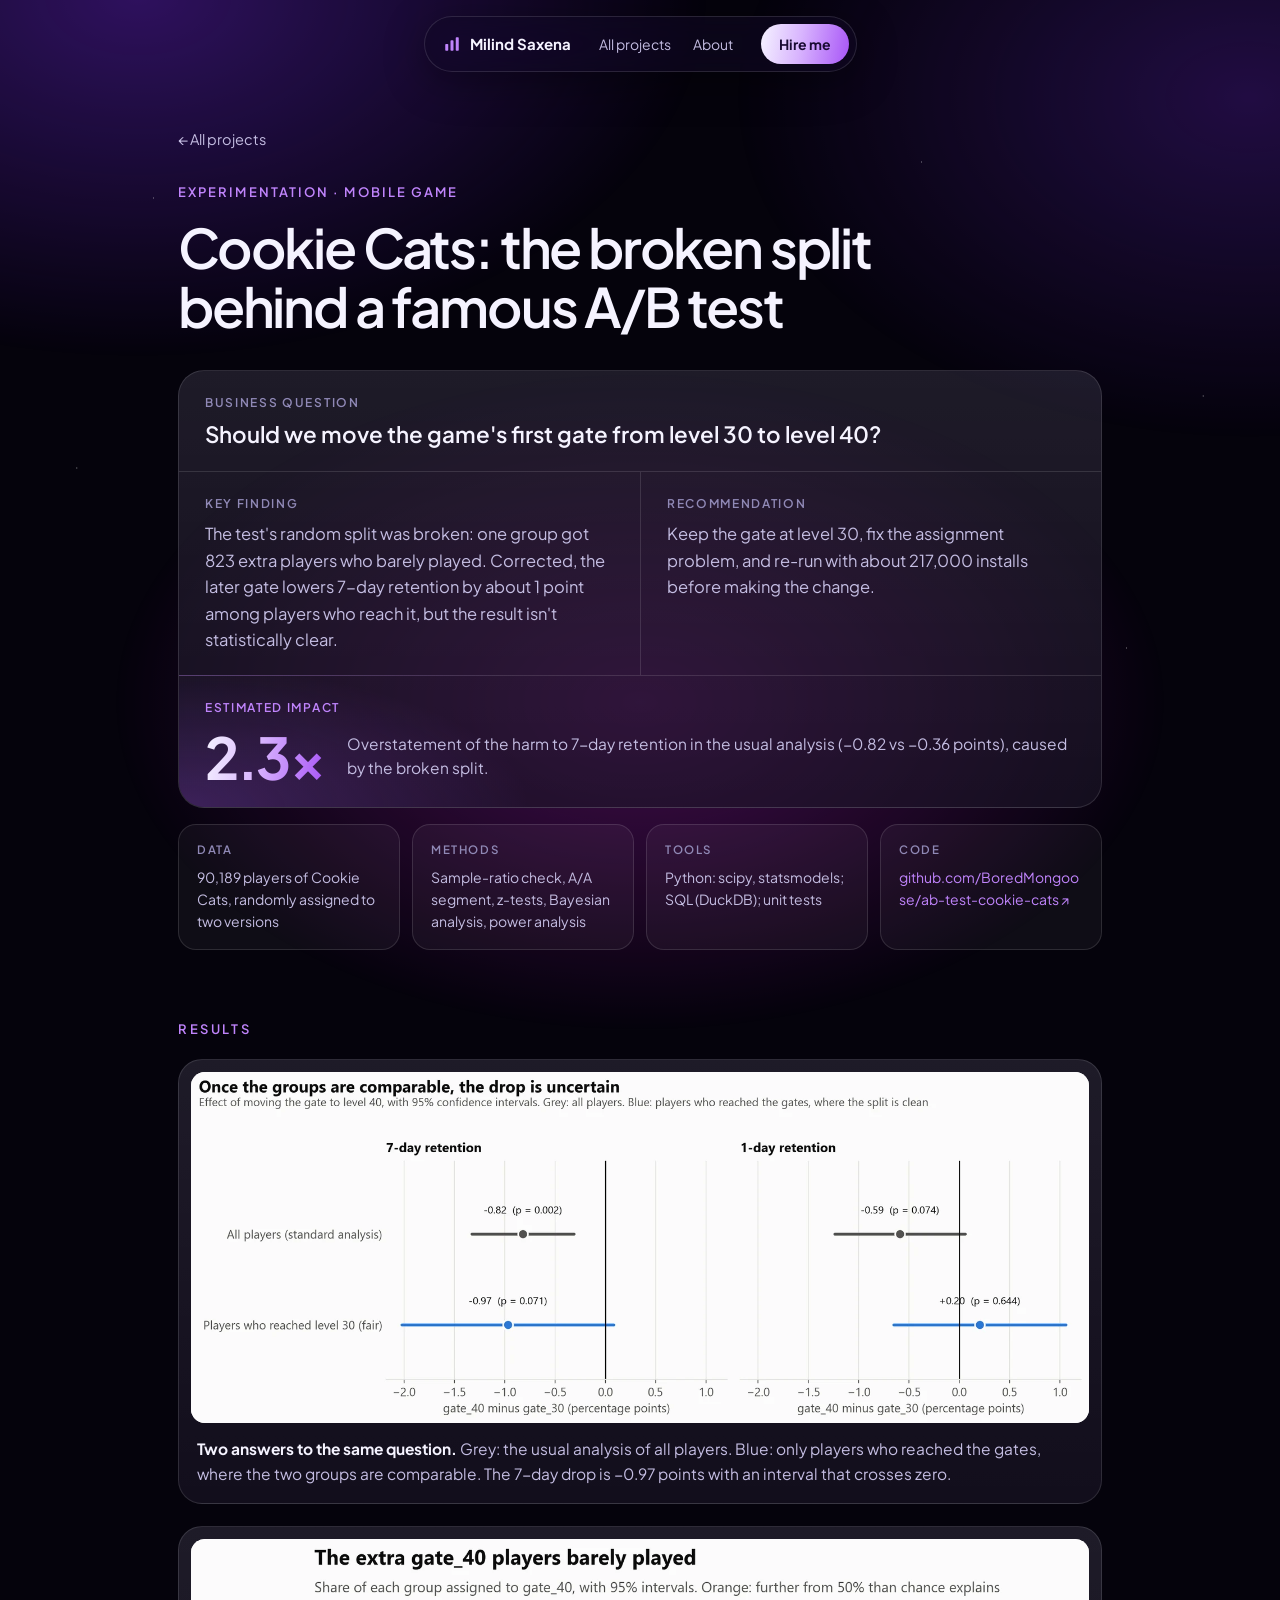
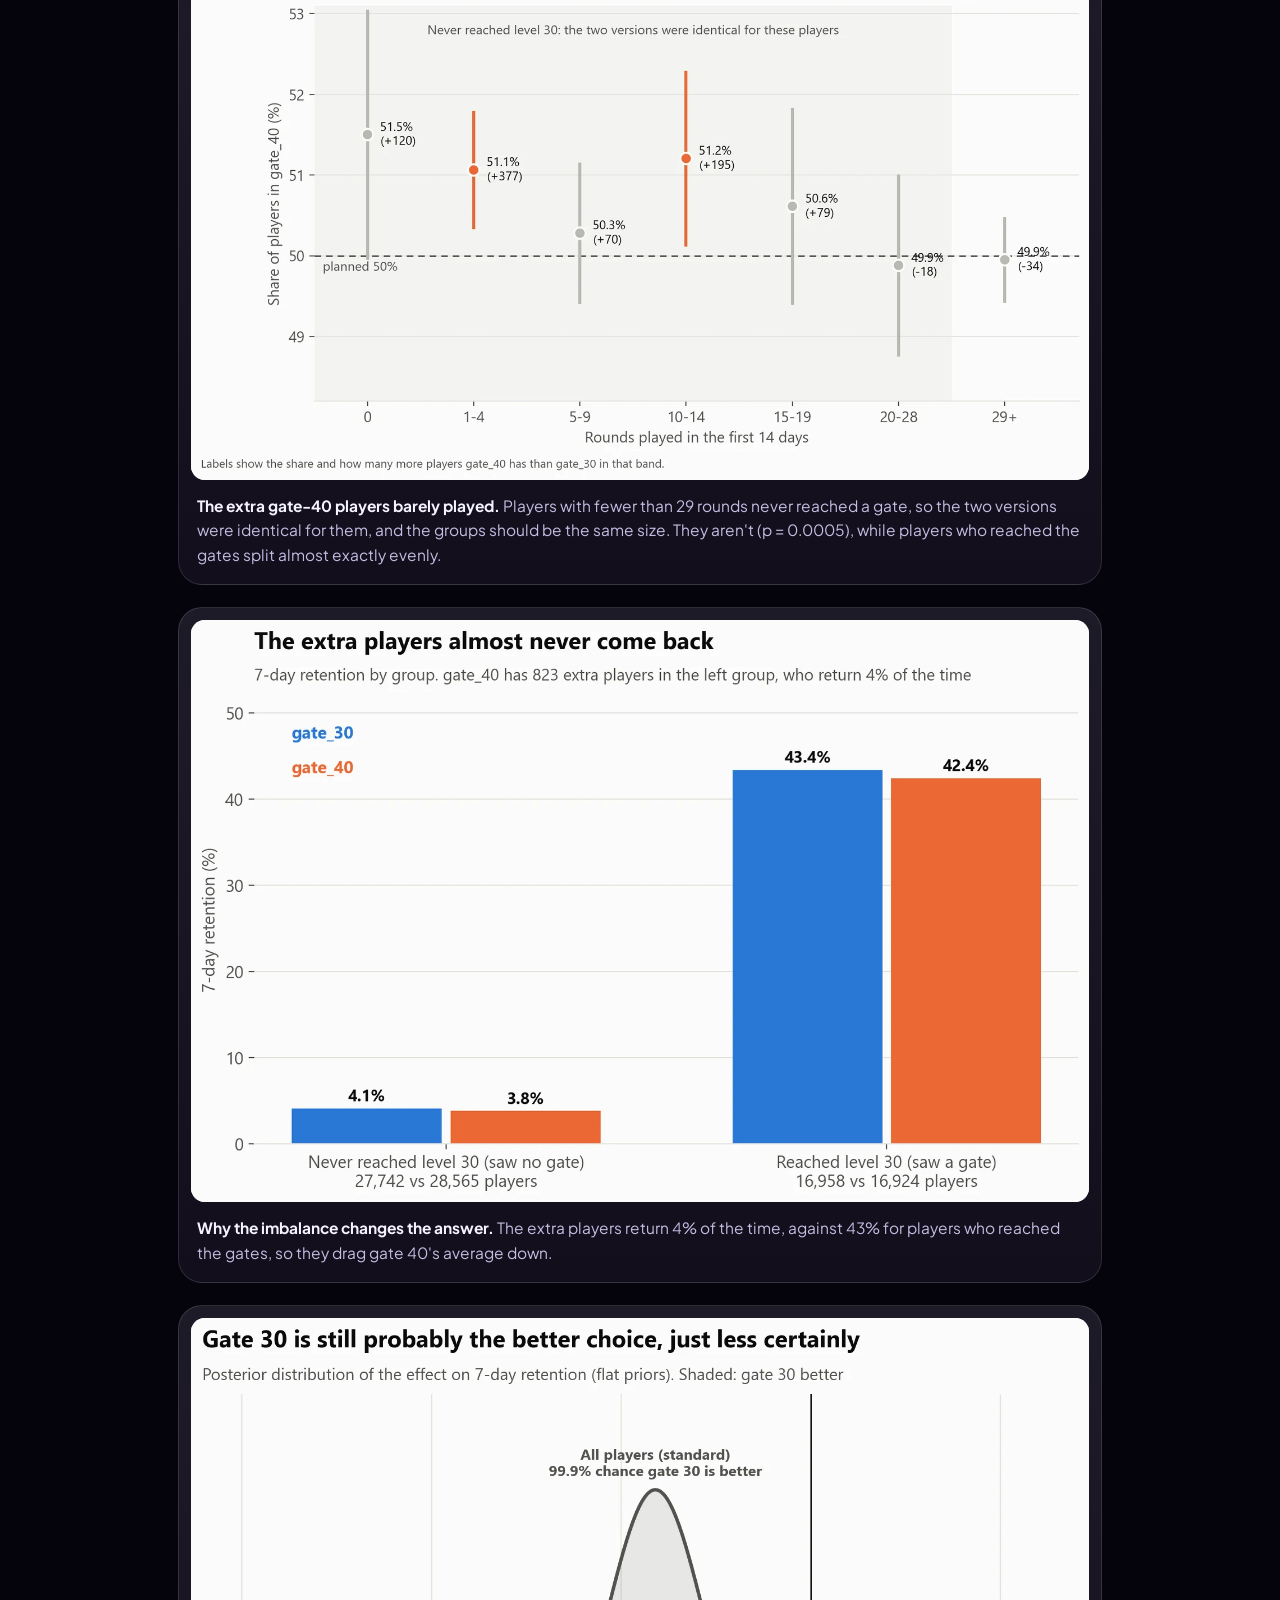
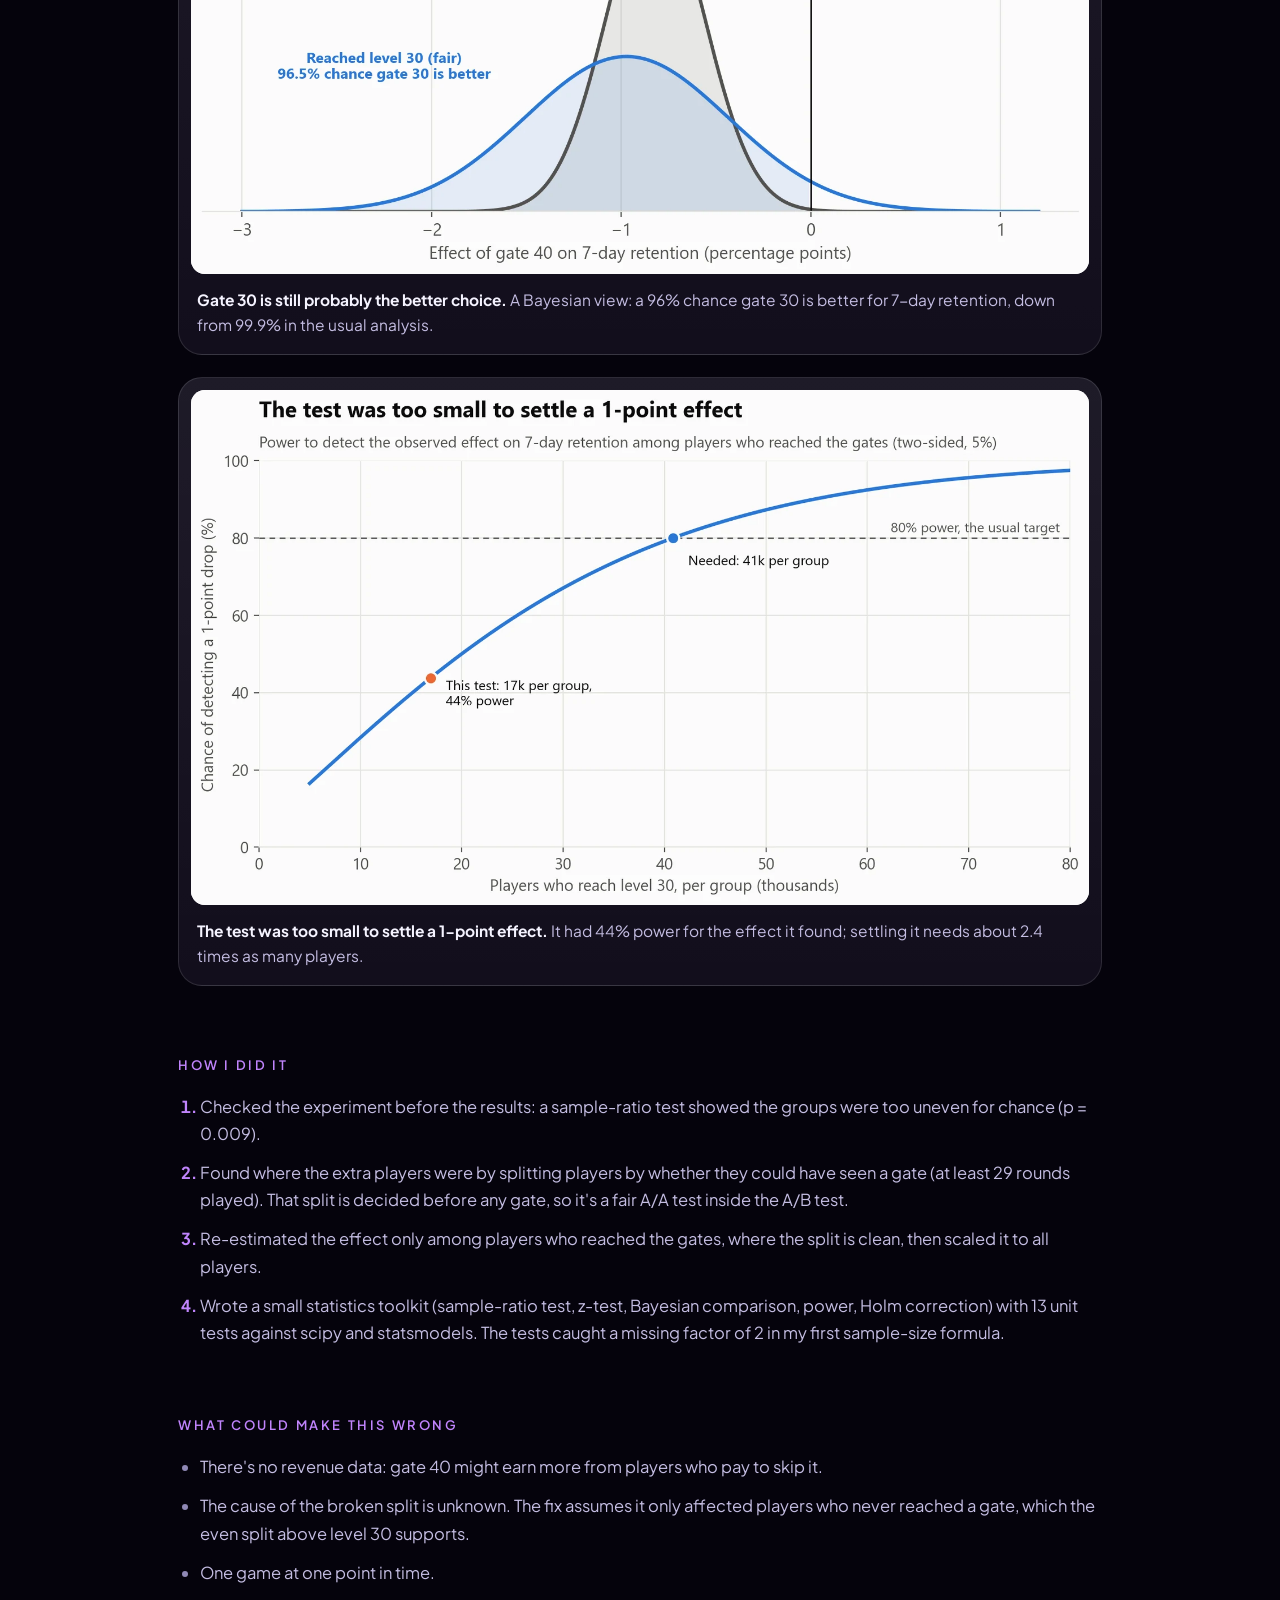
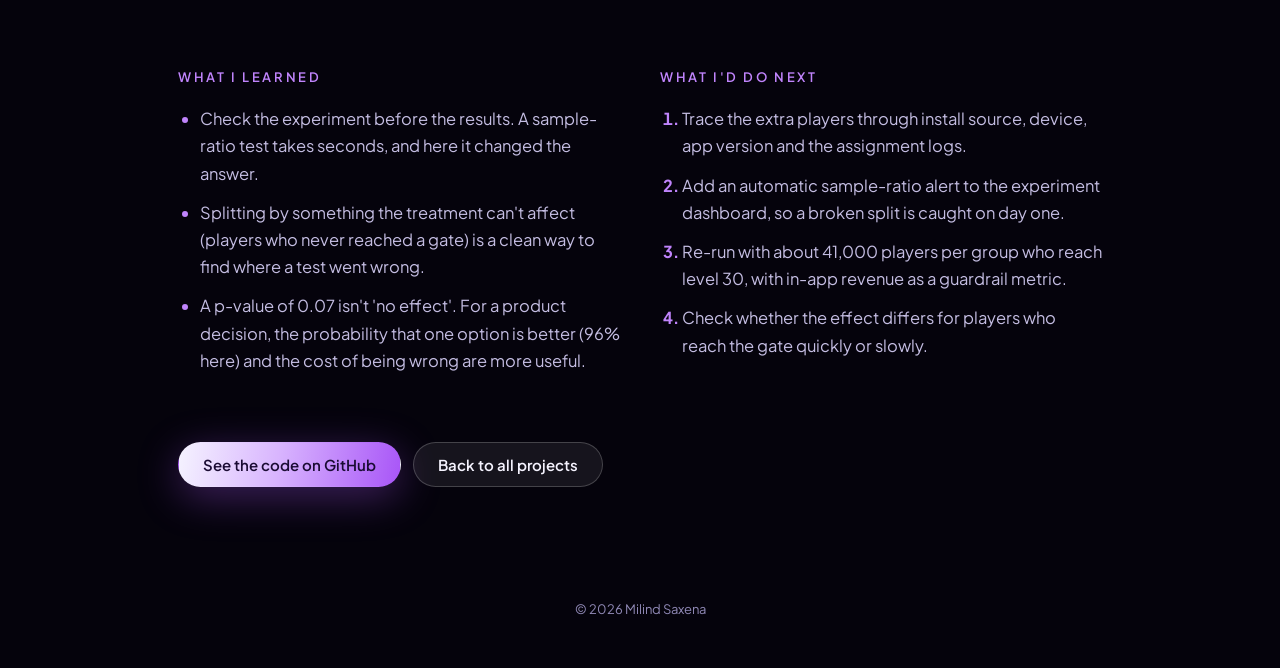
==== commit c39e5ac9: "Fix laggy scrolling The background glow was a huge blurred layer animating nonstop, and every glass " ====
--- a/projects/ab-test.html
+++ b/projects/ab-test.html
@@ -18,7 +18,7 @@
   <link rel="preconnect" href="https://fonts.gstatic.com" crossorigin>
   <meta name="theme-color" content="#05030c">
   <link href="https://fonts.googleapis.com/css2?family=Plus+Jakarta+Sans:wght@400;500;600;700;800&display=swap" rel="stylesheet">
-  <link rel="stylesheet" href="../styles.css?v=2">
+  <link rel="stylesheet" href="../styles.css?v=5">
   <script>document.documentElement.classList.add("js");</script>
 </head>
 <body class="case-page">
@@ -112,6 +112,6 @@
   <footer class="site-footer">
     <div class="wrap">© 2026 Milind Saxena</div>
   </footer>
-  <script src="../script.js?v=2"></script>
+  <script src="../script.js?v=3"></script>
 </body>
 </html>
--- a/styles.css
+++ b/styles.css
@@ -30,14 +30,13 @@
   margin: 0; min-height: 100vh; overflow-x: hidden; color: var(--ink); font-family: var(--sans);
   font-size: 16px; line-height: 1.6; -webkit-font-smoothing: antialiased; text-rendering: optimizeLegibility;
 }
-/* slow-moving aurora light and a few stars, behind everything */
+/* soft aurora light and a few stars, behind everything (static: a moving blurred layer made scrolling janky) */
 body::before {
-  content: ""; position: fixed; inset: -20%; z-index: -2; pointer-events: none; opacity: 0.4; filter: blur(70px);
+  content: ""; position: fixed; inset: -20%; z-index: -2; pointer-events: none; opacity: 0.4;
   background:
-    radial-gradient(34% 30% at 22% 14%, #6d28d9, transparent 70%),
-    radial-gradient(30% 28% at 84% 22%, #4c1d95, transparent 70%),
-    radial-gradient(30% 26% at 50% 70%, #a21caf, transparent 72%);
-  animation: aurora 24s ease-in-out infinite alternate;
+    radial-gradient(40% 36% at 22% 14%, #6d28d9, transparent 80%),
+    radial-gradient(36% 34% at 84% 22%, #4c1d95, transparent 80%),
+    radial-gradient(36% 32% at 50% 70%, #a21caf, transparent 82%);
 }
 body::after {
   content: ""; position: fixed; inset: 0; z-index: -1; pointer-events: none; opacity: 0.5;
@@ -47,7 +46,6 @@
     radial-gradient(1px 1px at 22% 84%, #fff, transparent), radial-gradient(1.5px 1.5px at 58% 34%, #fff, transparent),
     radial-gradient(1px 1px at 6% 52%, #fff, transparent), radial-gradient(1px 1px at 94% 44%, #fff, transparent);
 }
-@keyframes aurora { to { transform: translate(5%, 4%) scale(1.12); } }
 
 h1, h2, h3, h4 { margin: 0; font-weight: 600; letter-spacing: -0.02em; line-height: 1.15; }
 p { margin: 0 0 1em; }
@@ -62,9 +60,8 @@
 .sr-only { position: absolute; width: 1px; height: 1px; overflow: hidden; clip: rect(0 0 0 0); white-space: nowrap; }
 
 .glass {
-  background: linear-gradient(180deg, rgba(255, 255, 255, 0.085), rgba(255, 255, 255, 0.035));
+  background: linear-gradient(180deg, rgba(255, 255, 255, 0.09), rgba(255, 255, 255, 0.04)), rgba(12, 7, 26, 0.55);
   border: 1px solid var(--line);
-  -webkit-backdrop-filter: blur(20px) saturate(140%); backdrop-filter: blur(20px) saturate(140%);
 }
 .grad-text { background: var(--grad); -webkit-background-clip: text; background-clip: text; color: transparent; }
 
@@ -167,8 +164,8 @@
 .cc-card { position: relative; }
 .gcard {
   position: relative; height: 100%; border-radius: 28px; padding: 14px;
-  background: linear-gradient(180deg, rgba(46, 24, 92, 0.72), rgba(16, 8, 36, 0.84));
-  -webkit-backdrop-filter: blur(20px); backdrop-filter: blur(20px); box-shadow: 0 40px 90px rgba(0, 0, 0, 0.45);
+  background: linear-gradient(180deg, #2a1656, #100824);
+  box-shadow: 0 40px 90px rgba(0, 0, 0, 0.45);
 }
 .gcard::before {
   content: ""; position: absolute; inset: 0; border-radius: inherit; padding: 1.2px; background: var(--line); pointer-events: none;
@@ -196,14 +193,14 @@
 .js .cc-track { display: block; position: relative; height: 100%; transform-style: preserve-3d; }
 .js .cc-card {
   position: absolute; left: 50%; top: 24px; width: 560px; opacity: 0; pointer-events: none;
-  transform: translateX(-50%) translateZ(-500px); transition: transform 0.5s cubic-bezier(0.2, 0.7, 0.2, 1), opacity 0.4s ease;
+  transform: translateX(-50%) translateZ(-500px); transition: transform 0.5s cubic-bezier(0.2, 0.7, 0.2, 1), opacity 0.4s ease, filter 0.4s ease;
 }
 .js .cc:not(.ready) .cc-card { transition: none; }
 .js .cc-card[data-pos="0"] { transform: translateX(-50%) translateZ(0); opacity: 1; z-index: 5; pointer-events: auto; }
-.js .cc-card[data-pos="1"] { transform: translateX(calc(-50% + 70%)) translateZ(-260px) rotateY(-34deg); opacity: 0.7; z-index: 4; pointer-events: auto; }
-.js .cc-card[data-pos="-1"] { transform: translateX(calc(-50% - 70%)) translateZ(-260px) rotateY(34deg); opacity: 0.7; z-index: 4; pointer-events: auto; }
-.js .cc-card[data-pos="2"] { transform: translateX(calc(-50% + 118%)) translateZ(-520px) rotateY(-46deg); opacity: 0.25; z-index: 3; }
-.js .cc-card[data-pos="-2"] { transform: translateX(calc(-50% - 118%)) translateZ(-520px) rotateY(46deg); opacity: 0.25; z-index: 3; }
+.js .cc-card[data-pos="1"] { transform: translateX(calc(-50% + 70%)) translateZ(-260px) rotateY(-34deg); opacity: 1; filter: brightness(0.5); z-index: 4; pointer-events: auto; }
+.js .cc-card[data-pos="-1"] { transform: translateX(calc(-50% - 70%)) translateZ(-260px) rotateY(34deg); opacity: 1; filter: brightness(0.5); z-index: 4; pointer-events: auto; }
+.js .cc-card[data-pos="2"] { transform: translateX(calc(-50% + 118%)) translateZ(-520px) rotateY(-46deg); opacity: 1; filter: brightness(0.22); z-index: 3; }
+.js .cc-card[data-pos="-2"] { transform: translateX(calc(-50% - 118%)) translateZ(-520px) rotateY(46deg); opacity: 1; filter: brightness(0.22); z-index: 3; }
 .js .cc-card:not([data-pos="0"]) { cursor: pointer; }
 .js .cc-prev, .js .cc-next {
   display: grid; place-items: center; position: absolute; top: 250px; z-index: 8; width: 62px; height: 62px; border-radius: 50%;
@@ -362,9 +359,6 @@
   .impact-box { grid-template-columns: 1fr; }
   .impact-box .ib-half:nth-of-type(3) { border-left: 0; }
   .impact-box .ib-impact dd { flex-direction: column; align-items: flex-start; gap: 8px; }
-  /* lighter effects on phones */
-  body::before { animation: none; filter: blur(50px); }
-  .glass, .gcard { -webkit-backdrop-filter: blur(10px); backdrop-filter: blur(10px); }
 }
 @media (max-width: 420px) {
   .case-facts { grid-template-columns: 1fr; }
@@ -372,8 +366,40 @@
 }
 @media (prefers-reduced-motion: reduce) {
   html { scroll-behavior: auto; }
-  body::before { animation: none; }
   .board { transform: none; transition: none; }
   .js .cc-card, .cc-dot, .btn, .js .reveal { transition: none; }
   .js .reveal { opacity: 1; transform: none; }
 }
+
+/* ---------- All-projects table (under the carousel) ---------- */
+.ptable { margin-top: 56px; padding: 24px; border-radius: var(--radius); }
+.pt-title { margin: 0 0 16px; font-size: 18px; letter-spacing: -0.01em; }
+.pt-scroll { overflow-x: auto; }
+.ptable table { width: 100%; border-collapse: collapse; font-size: 14.5px; line-height: 1.45; }
+.ptable th, .ptable td { padding: 12px 14px; text-align: left; vertical-align: top; border-bottom: 1px solid var(--line); }
+.ptable thead th { font-size: 12px; font-weight: 600; letter-spacing: 0.08em; text-transform: uppercase; color: var(--ink-3); }
+.ptable tbody tr:last-child th, .ptable tbody tr:last-child td { border-bottom: 0; }
+.ptable tbody tr:hover { background: rgba(255, 255, 255, 0.03); }
+.ptable tbody th { font-weight: 600; white-space: nowrap; }
+.ptable tbody th a { color: var(--ink); text-decoration: none; }
+.ptable tbody th a:hover, .ptable tbody th a:focus-visible { color: var(--accent); }
+.ptable td { color: var(--ink-2); }
+.pt-result b { color: var(--accent); font-weight: 700; }
+.pt-tools { color: var(--ink-3); font-size: 13.5px; }
+.pt-links { white-space: nowrap; }
+.pt-links a { color: var(--accent); }
+
+/* three SQL cards: the last one spans the full row instead of sitting alone */
+.sql-grid > .sql-card:last-child:nth-child(odd) { grid-column: 1 / -1; }
+
+@media (max-width: 900px) {
+  .ptable { padding: 16px 12px; }
+  .ptable .pt-tools { display: none; }
+}
+@media (max-width: 600px) {
+  .ptable table, .ptable tbody, .ptable tr, .ptable th, .ptable td { display: block; width: 100%; }
+  .ptable thead { display: none; }
+  .ptable tbody tr { padding: 14px 4px; border-bottom: 1px solid var(--line); }
+  .ptable tbody tr:last-child { border-bottom: 0; }
+  .ptable th, .ptable td { padding: 3px 4px; border: 0; white-space: normal; }
+}
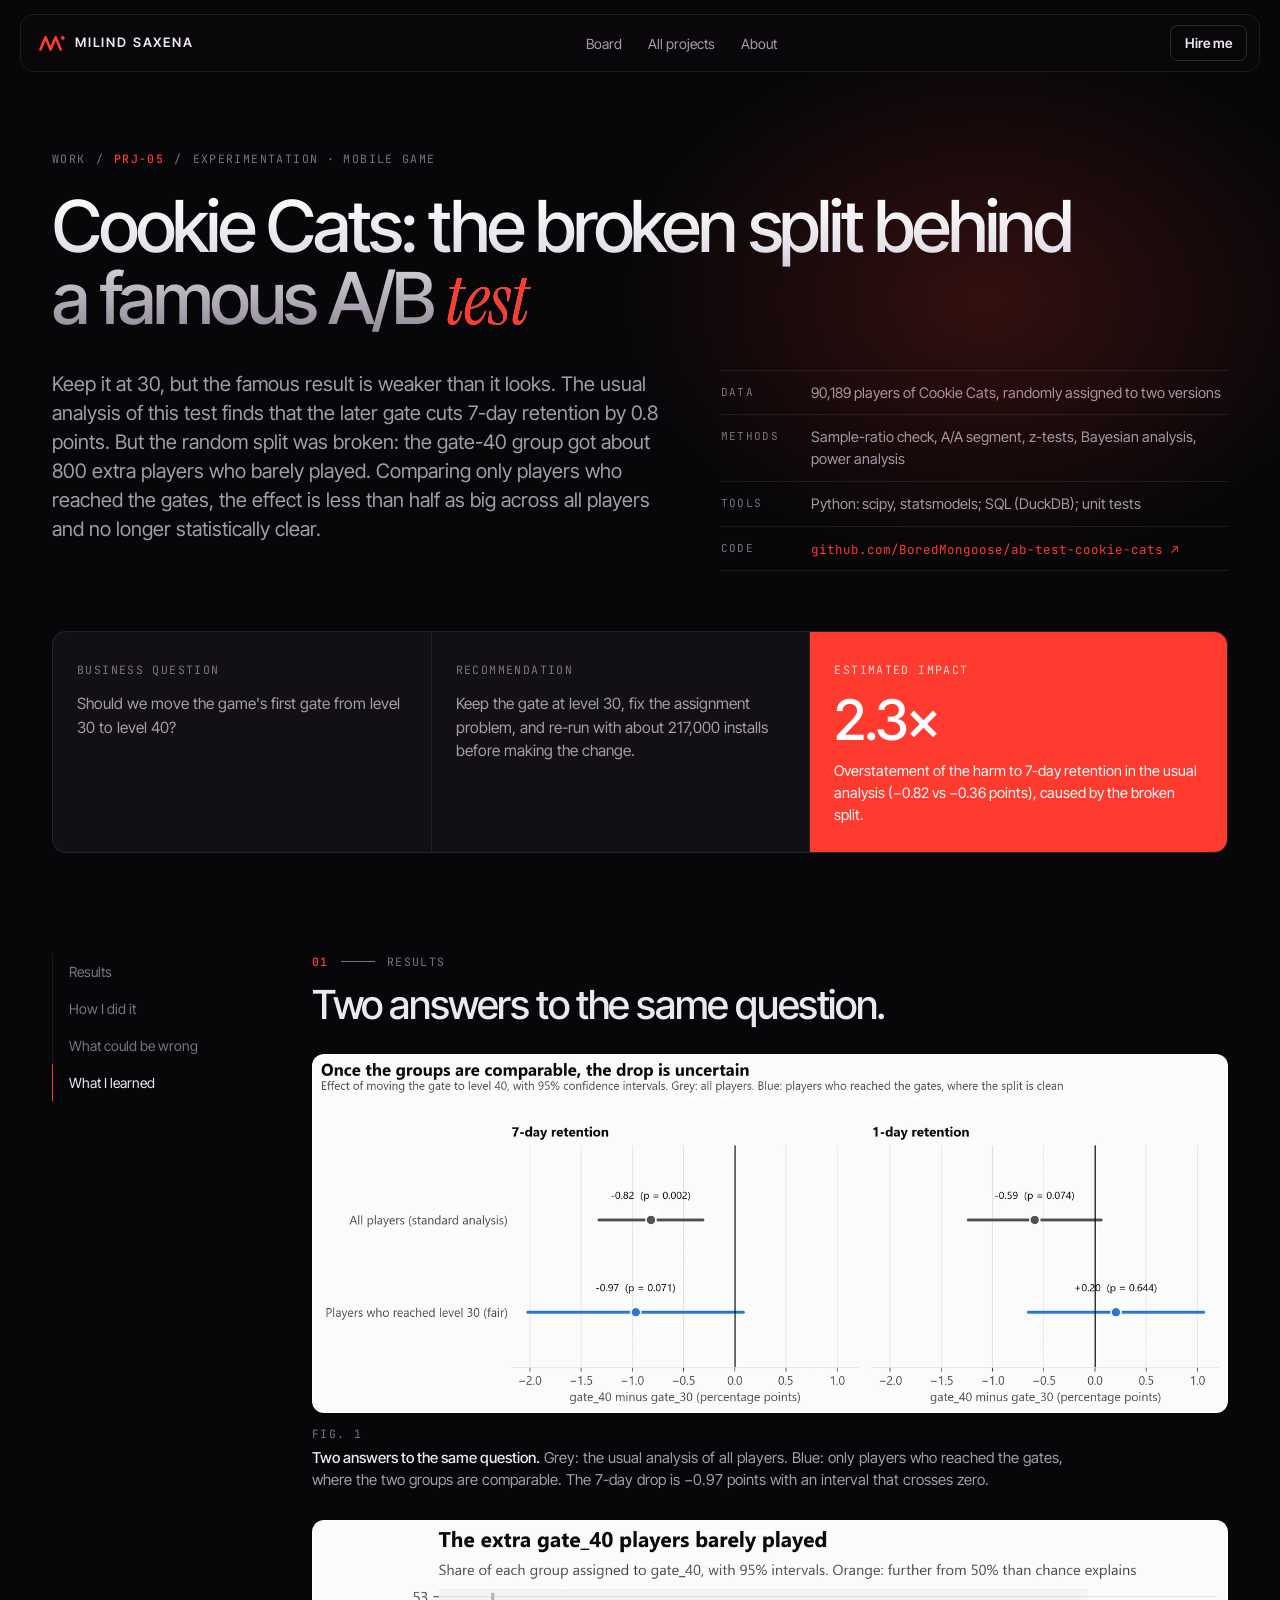
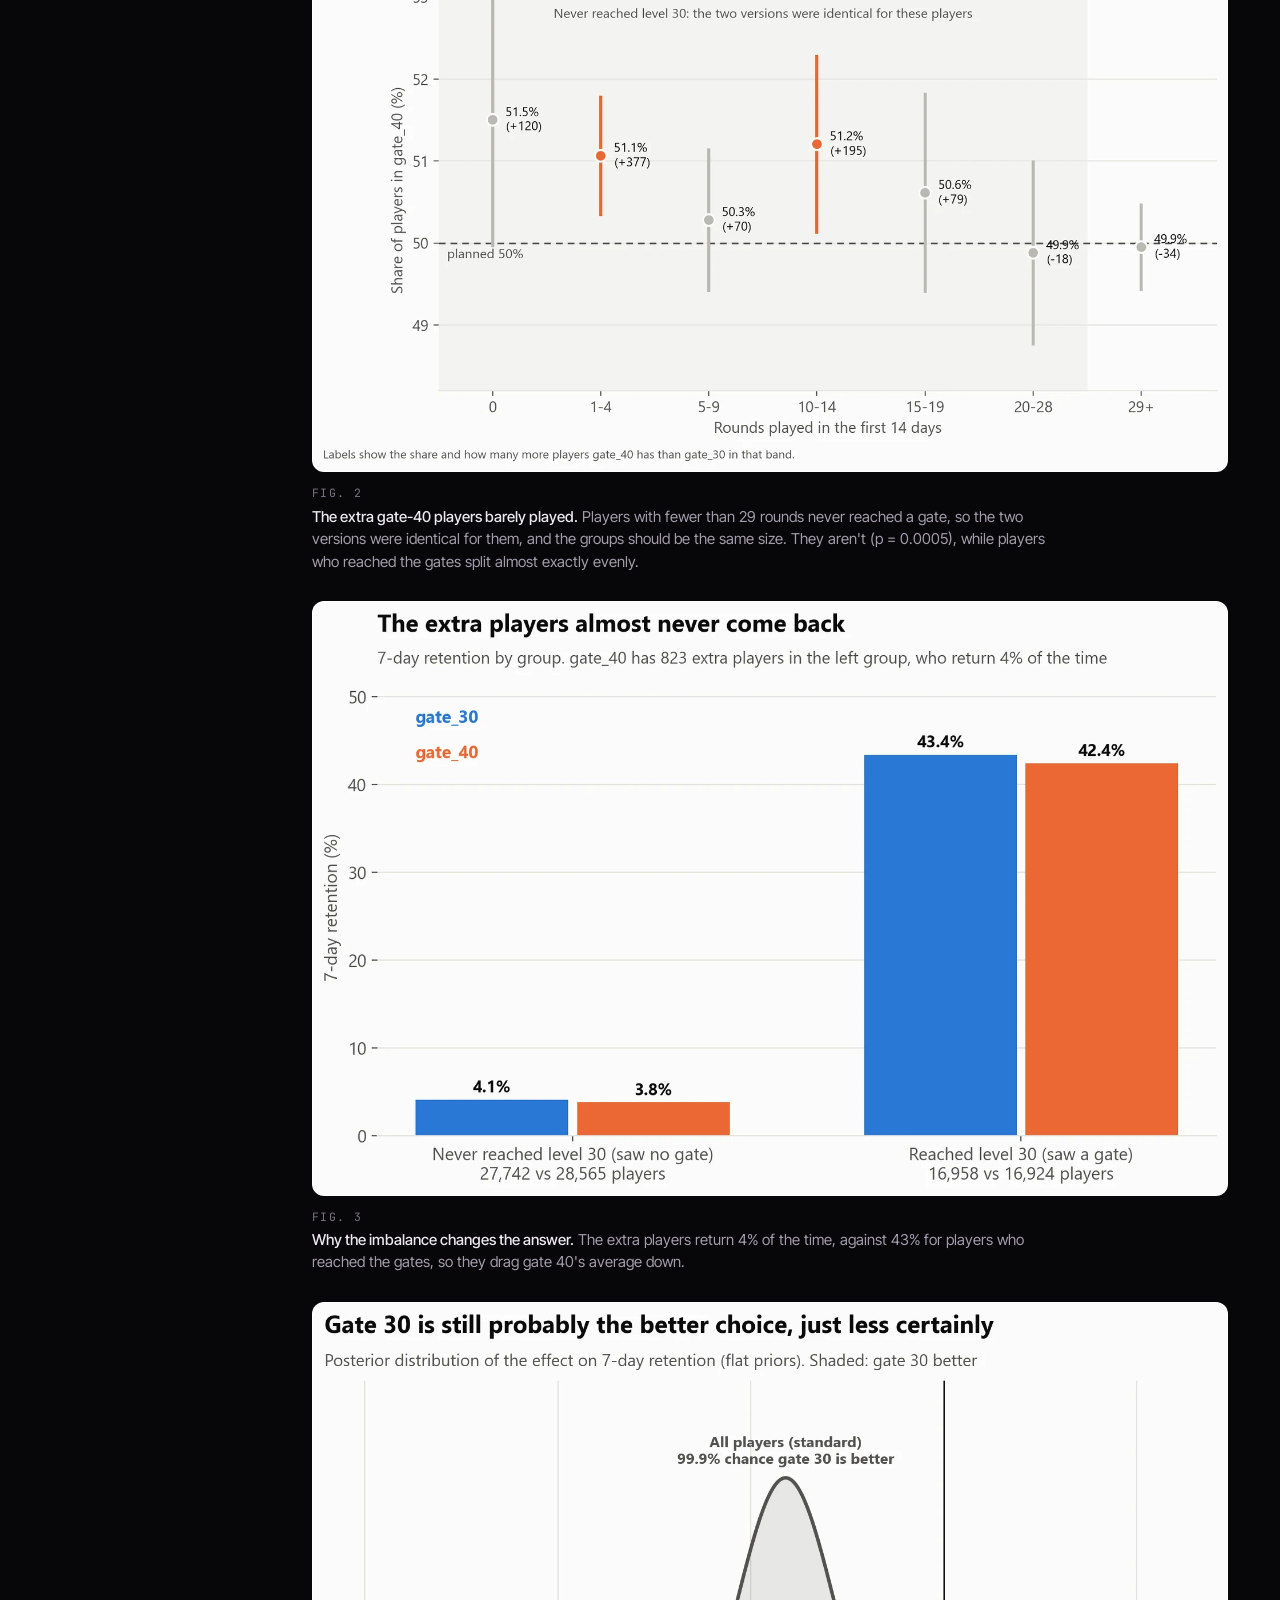
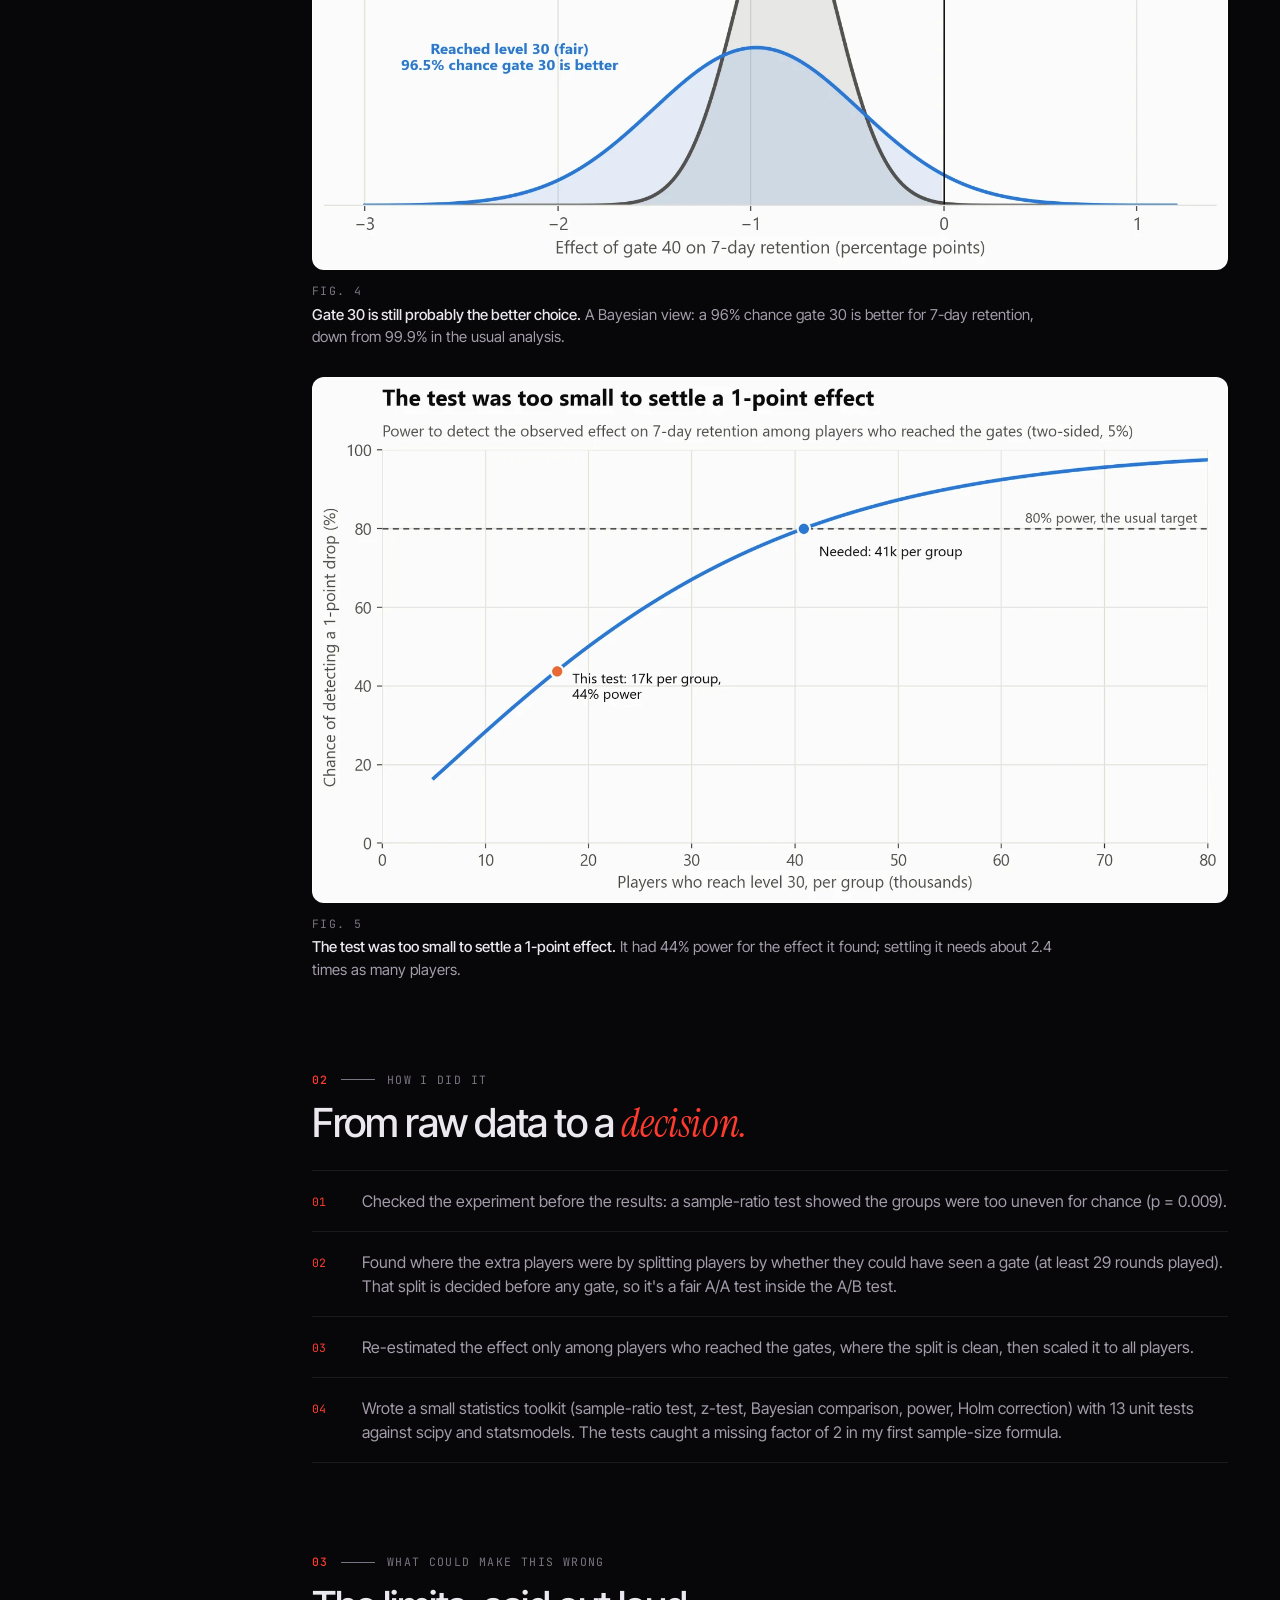
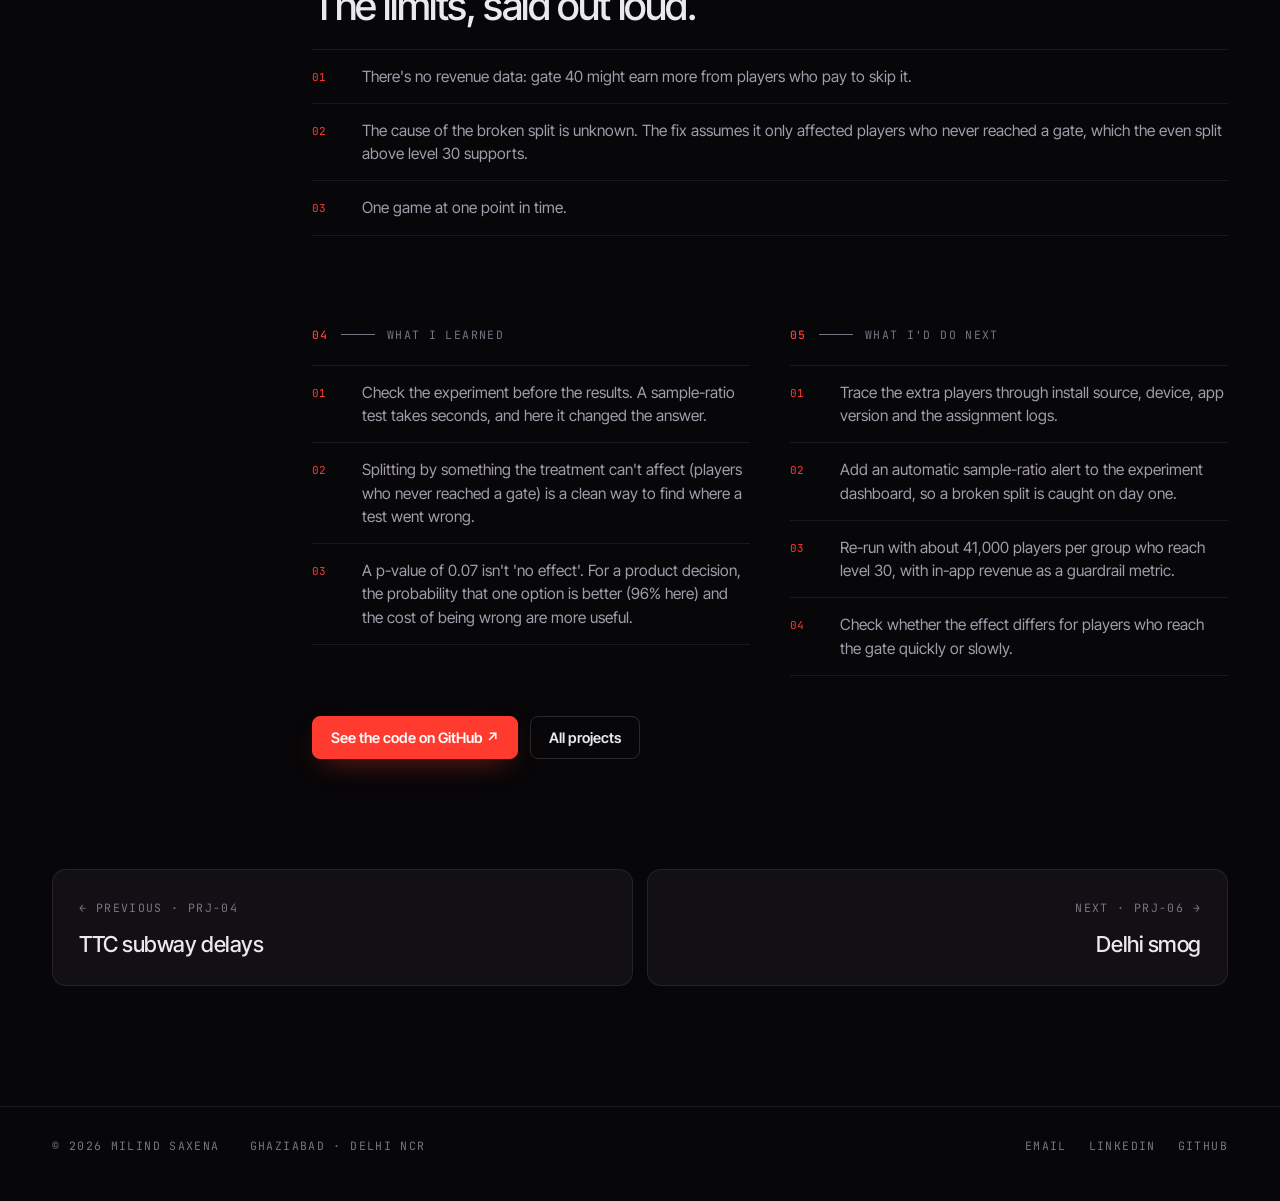
==== commit fb3eb8ba: "New design: dark red theme, project ring, rebuilt case studies Homepage keeps the interactive board " ====
--- a/projects/ab-test.html
+++ b/projects/ab-test.html
@@ -2,7 +2,7 @@
 <html lang="en">
 <head>
   <meta charset="utf-8">
-  <meta name="viewport" content="width=device-width, initial-scale=1">
+  <meta name="viewport" content="width=device-width, initial-scale=1, viewport-fit=cover">
   <title>Cookie Cats: the broken split behind a famous A/B test · Milind Saxena</title>
   <meta name="description" content="The test&#x27;s random split was broken: one group got 823 extra players who barely played. Corrected, the later gate lowers 7-day retention by about 1 point…">
   <meta property="og:title" content="Cookie Cats: the broken split behind a famous A/B test · Milind Saxena">
@@ -13,105 +13,123 @@
   <meta property="og:image:width" content="1200">
   <meta property="og:image:height" content="628">
   <meta name="twitter:card" content="summary_large_image">
+  <meta name="theme-color" content="#070608">
   <link rel="icon" href="../assets/favicon.svg" type="image/svg+xml">
   <link rel="preconnect" href="https://fonts.googleapis.com">
   <link rel="preconnect" href="https://fonts.gstatic.com" crossorigin>
-  <meta name="theme-color" content="#05030c">
-  <link href="https://fonts.googleapis.com/css2?family=Plus+Jakarta+Sans:wght@400;500;600;700;800&display=swap" rel="stylesheet">
-  <link rel="stylesheet" href="../styles.css?v=5">
-  <script>document.documentElement.classList.add("js");</script>
+  <link href="https://fonts.googleapis.com/css2?family=Instrument+Serif:ital@1&family=Inter+Tight:wght@400;500;600&family=JetBrains+Mono:wght@400;500&display=swap" rel="stylesheet">
+  <link rel="stylesheet" href="../signal.css?v=1">
 </head>
-<body class="case-page">
+<body>
   <a class="skip-link" href="#main">Skip to the case study</a>
-  <header class="site-header">
-    <div class="pill">
-      <a class="brand" href="../index.html"><svg class="brand-mark" viewBox="0 0 24 24" aria-hidden="true"><rect x="3" y="12" width="4" height="9" rx="1" fill="currentColor"/><rect x="10" y="7" width="4" height="14" rx="1" fill="currentColor"/><rect x="17" y="3" width="4" height="18" rx="1" fill="currentColor"/></svg><span>Milind Saxena</span></a>
-      <nav aria-label="Main"><a href="../index.html#work">All projects</a><a href="../index.html#about">About</a></nav>
-      <a class="hire" href="../index.html#contact">Hire me</a>
-    </div>
+  <svg width="0" height="0" style="position:absolute" aria-hidden="true"><symbol id="mark" viewBox="0 0 36 24"><path d="M2 21 L9 4 L16 21 L23 4 L30 21" fill="none" stroke="currentColor" stroke-width="3.6" stroke-linejoin="round" stroke-linecap="round"/><circle cx="33" cy="5" r="2.6" fill="currentColor"/></symbol></svg>
+  <header class="nav">
+    <a class="logo" href="../index.html"><svg aria-hidden="true"><use href="#mark"/></svg>MILIND SAXENA</a>
+    <nav aria-label="Main"><a href="../index.html#board">Board</a><a href="../index.html#work">All projects</a><a href="../index.html#about">About</a></nav>
+    <a class="btn sm" href="../index.html#contact">Hire me</a>
   </header>
 
-  <main class="case wrap" id="main">
-    <p class="case-back"><a href="../index.html#work">← All projects</a></p>
-    <p class="eyebrow">Experimentation · Mobile game</p>
-    <h1>Cookie Cats: the broken split behind a famous A/B test</h1>
-    <dl class="impact-box glass">
-      <div class="ib-wide ib-question"><dt>Business question</dt><dd>Should we move the game&#x27;s first gate from level 30 to level 40?</dd></div>
-      <div class="ib-half"><dt>Key finding</dt><dd>The test&#x27;s random split was broken: one group got 823 extra players who barely played. Corrected, the later gate lowers 7-day retention by about 1 point among players who reach it, but the result isn&#x27;t statistically clear.</dd></div>
-      <div class="ib-half"><dt>Recommendation</dt><dd>Keep the gate at level 30, fix the assignment problem, and re-run with about 217,000 installs before making the change.</dd></div>
-      <div class="ib-wide ib-impact"><dt>Estimated impact</dt><dd><strong>2.3×</strong><span>Overstatement of the harm to 7-day retention in the usual analysis (−0.82 vs −0.36 points), caused by the broken split.</span></dd></div>
-    </dl>
-    <dl class="case-facts">
-      <div><dt>Data</dt><dd>90,189 players of Cookie Cats, randomly assigned to two versions</dd></div>
-      <div><dt>Methods</dt><dd>Sample-ratio check, A/A segment, z-tests, Bayesian analysis, power analysis</dd></div>
-      <div><dt>Tools</dt><dd>Python: scipy, statsmodels; SQL (DuckDB); unit tests</dd></div>
-      <div><dt>Code</dt><dd><a href="https://github.com/BoredMongoose/ab-test-cookie-cats">github.com/BoredMongoose/ab-test-cookie-cats ↗</a></dd></div>
-    </dl>
+  <main class="wrap" id="main">
+    <section class="case-top">
+      <p class="crumb mono"><a href="../index.html#work">Work</a>/<b>PRJ-05</b>/<span>Experimentation · Mobile game</span></p>
+      <h1 class="metal">Cookie Cats: the broken split behind a famous A/B <span class="it">test</span></h1>
+      <div class="case-lede">
+        <p>Keep it at 30, but the famous result is weaker than it looks. The usual analysis of this test finds that the later gate cuts 7-day retention by 0.8 points. But the random split was broken: the gate-40 group got about 800 extra players who barely played. Comparing only players who reached the gates, the effect is less than half as big across all players and no longer statistically clear.</p>
+        <dl class="spec">
+          <dt>Data</dt><dd>90,189 players of Cookie Cats, randomly assigned to two versions</dd>
+          <dt>Methods</dt><dd>Sample-ratio check, A/A segment, z-tests, Bayesian analysis, power analysis</dd>
+          <dt>Tools</dt><dd>Python: scipy, statsmodels; SQL (DuckDB); unit tests</dd>
+          <dt>Code</dt><dd><a href="https://github.com/BoredMongoose/ab-test-cookie-cats">github.com/BoredMongoose/ab-test-cookie-cats ↗</a></dd>
+        </dl>
+      </div>
+    </section>
 
-    <h2 class="section-title">Results</h2>
-    <figure class="case-figure glass">
-      <img src="../assets/projects/ab-test-cookie-cats/01_two_answers.webp" width="1600" height="626" loading="lazy" alt="Two answers to the same question. Grey: the usual analysis of all players. Blue: only players who reached the gates, where the two groups are comparable. The 7-day drop is −0.97 points with an interval that crosses zero.">
-      <figcaption><strong>Two answers to the same question.</strong> Grey: the usual analysis of all players. Blue: only players who reached the gates, where the two groups are comparable. The 7-day drop is −0.97 points with an interval that crosses zero.</figcaption>
-    </figure>
-    <figure class="case-figure glass">
-      <img src="../assets/projects/ab-test-cookie-cats/02_where_the_imbalance_is.webp" width="1600" height="964" loading="lazy" alt="The extra gate-40 players barely played. Players with fewer than 29 rounds never reached a gate, so the two versions were identical for them, and the groups should be the same size. They aren&#x27;t (p = 0.0005), while players who reached the gates split almost exactly evenly.">
-      <figcaption><strong>The extra gate-40 players barely played.</strong> Players with fewer than 29 rounds never reached a gate, so the two versions were identical for them, and the groups should be the same size. They aren&#x27;t (p = 0.0005), while players who reached the gates split almost exactly evenly.</figcaption>
-    </figure>
-    <figure class="case-figure glass">
-      <img src="../assets/projects/ab-test-cookie-cats/03_why_it_matters.webp" width="1600" height="1037" loading="lazy" alt="Why the imbalance changes the answer. The extra players return 4% of the time, against 43% for players who reached the gates, so they drag gate 40&#x27;s average down.">
-      <figcaption><strong>Why the imbalance changes the answer.</strong> The extra players return 4% of the time, against 43% for players who reached the gates, so they drag gate 40&#x27;s average down.</figcaption>
-    </figure>
-    <figure class="case-figure glass">
-      <img src="../assets/projects/ab-test-cookie-cats/04_how_sure.webp" width="1589" height="985" loading="lazy" alt="Gate 30 is still probably the better choice. A Bayesian view: a 96% chance gate 30 is better for 7-day retention, down from 99.9% in the usual analysis.">
-      <figcaption><strong>Gate 30 is still probably the better choice.</strong> A Bayesian view: a 96% chance gate 30 is better for 7-day retention, down from 99.9% in the usual analysis.</figcaption>
-    </figure>
-    <figure class="case-figure glass">
-      <img src="../assets/projects/ab-test-cookie-cats/05_power.webp" width="1600" height="918" loading="lazy" alt="The test was too small to settle a 1-point effect. It had 44% power for the effect it found; settling it needs about 2.4 times as many players.">
-      <figcaption><strong>The test was too small to settle a 1-point effect.</strong> It had 44% power for the effect it found; settling it needs about 2.4 times as many players.</figcaption>
-    </figure>
+    <div class="impact">
+      <div><span class="mono">Business question</span><p>Should we move the game&#x27;s first gate from level 30 to level 40?</p></div>
+      <div><span class="mono">Recommendation</span><p>Keep the gate at level 30, fix the assignment problem, and re-run with about 217,000 installs before making the change.</p></div>
+      <div><span class="mono">Estimated impact</span><strong>2.3×</strong><p>Overstatement of the harm to 7-day retention in the usual analysis (−0.82 vs −0.36 points), caused by the broken split.</p></div>
+    </div>
 
-    <h2 class="section-title">How I did it</h2>
-    <ol class="case-method">
-      <li>Checked the experiment before the results: a sample-ratio test showed the groups were too uneven for chance (p = 0.009).</li>
-      <li>Found where the extra players were by splitting players by whether they could have seen a gate (at least 29 rounds played). That split is decided before any gate, so it&#x27;s a fair A/A test inside the A/B test.</li>
-      <li>Re-estimated the effect only among players who reached the gates, where the split is clean, then scaled it to all players.</li>
-      <li>Wrote a small statistics toolkit (sample-ratio test, z-test, Bayesian comparison, power, Holm correction) with 13 unit tests against scipy and statsmodels. The tests caught a missing factor of 2 in my first sample-size formula.</li>
-    </ol>
+    <div class="case-doc">
+      <nav class="toc" aria-label="On this page"><a href="#results" class="on">Results</a><a href="#how">How I did it</a><a href="#limits">What could be wrong</a><a href="#learned">What I learned</a></nav>
+      <div>
+        <section id="results"><p class="kick mono"><b>01</b><i></i>Results</p>
+          <h2>Two answers to the same question.</h2>
+          <figure class="case-fig">
+            <div class="imgbox"><img src="../assets/projects/ab-test-cookie-cats/01_two_answers.webp" width="1600" height="626" loading="lazy" decoding="async" alt="Two answers to the same question. Grey: the usual analysis of all players. Blue: only players who reached the gates, where the two groups are comparable. The 7-day drop is −0.97 points with an interval that crosses zero."></div>
+            <figcaption><span class="mono">Fig. 1</span><strong>Two answers to the same question.</strong> Grey: the usual analysis of all players. Blue: only players who reached the gates, where the two groups are comparable. The 7-day drop is −0.97 points with an interval that crosses zero.</figcaption>
+          </figure>
+          <figure class="case-fig">
+            <div class="imgbox"><img src="../assets/projects/ab-test-cookie-cats/02_where_the_imbalance_is.webp" width="1600" height="964" loading="lazy" decoding="async" alt="The extra gate-40 players barely played. Players with fewer than 29 rounds never reached a gate, so the two versions were identical for them, and the groups should be the same size. They aren&#x27;t (p = 0.0005), while players who reached the gates split almost exactly evenly."></div>
+            <figcaption><span class="mono">Fig. 2</span><strong>The extra gate-40 players barely played.</strong> Players with fewer than 29 rounds never reached a gate, so the two versions were identical for them, and the groups should be the same size. They aren&#x27;t (p = 0.0005), while players who reached the gates split almost exactly evenly.</figcaption>
+          </figure>
+          <figure class="case-fig">
+            <div class="imgbox"><img src="../assets/projects/ab-test-cookie-cats/03_why_it_matters.webp" width="1600" height="1037" loading="lazy" decoding="async" alt="Why the imbalance changes the answer. The extra players return 4% of the time, against 43% for players who reached the gates, so they drag gate 40&#x27;s average down."></div>
+            <figcaption><span class="mono">Fig. 3</span><strong>Why the imbalance changes the answer.</strong> The extra players return 4% of the time, against 43% for players who reached the gates, so they drag gate 40&#x27;s average down.</figcaption>
+          </figure>
+          <figure class="case-fig">
+            <div class="imgbox"><img src="../assets/projects/ab-test-cookie-cats/04_how_sure.webp" width="1589" height="985" loading="lazy" decoding="async" alt="Gate 30 is still probably the better choice. A Bayesian view: a 96% chance gate 30 is better for 7-day retention, down from 99.9% in the usual analysis."></div>
+            <figcaption><span class="mono">Fig. 4</span><strong>Gate 30 is still probably the better choice.</strong> A Bayesian view: a 96% chance gate 30 is better for 7-day retention, down from 99.9% in the usual analysis.</figcaption>
+          </figure>
+          <figure class="case-fig">
+            <div class="imgbox"><img src="../assets/projects/ab-test-cookie-cats/05_power.webp" width="1600" height="918" loading="lazy" decoding="async" alt="The test was too small to settle a 1-point effect. It had 44% power for the effect it found; settling it needs about 2.4 times as many players."></div>
+            <figcaption><span class="mono">Fig. 5</span><strong>The test was too small to settle a 1-point effect.</strong> It had 44% power for the effect it found; settling it needs about 2.4 times as many players.</figcaption>
+          </figure>
+        </section>
 
-    <h2 class="section-title">What could make this wrong</h2>
-    <ul class="case-caveats">
-      <li>There&#x27;s no revenue data: gate 40 might earn more from players who pay to skip it.</li>
-      <li>The cause of the broken split is unknown. The fix assumes it only affected players who never reached a gate, which the even split above level 30 supports.</li>
-      <li>One game at one point in time.</li>
-    </ul>
+        <section id="how"><p class="kick mono"><b>02</b><i></i>How I did it</p>
+          <h2>From raw data to a <span class="it">decision.</span></h2>
+          <ol class="method">
+            <li>Checked the experiment before the results: a sample-ratio test showed the groups were too uneven for chance (p = 0.009).</li>
+            <li>Found where the extra players were by splitting players by whether they could have seen a gate (at least 29 rounds played). That split is decided before any gate, so it&#x27;s a fair A/A test inside the A/B test.</li>
+            <li>Re-estimated the effect only among players who reached the gates, where the split is clean, then scaled it to all players.</li>
+            <li>Wrote a small statistics toolkit (sample-ratio test, z-test, Bayesian comparison, power, Holm correction) with 13 unit tests against scipy and statsmodels. The tests caught a missing factor of 2 in my first sample-size formula.</li>
+          </ol>
+        </section>
 
-    <div class="case-two">
-      <div>
-        <h2 class="section-title">What I learned</h2>
-        <ul class="case-list">
-          <li>Check the experiment before the results. A sample-ratio test takes seconds, and here it changed the answer.</li>
-          <li>Splitting by something the treatment can&#x27;t affect (players who never reached a gate) is a clean way to find where a test went wrong.</li>
-          <li>A p-value of 0.07 isn&#x27;t &#x27;no effect&#x27;. For a product decision, the probability that one option is better (96% here) and the cost of being wrong are more useful.</li>
-        </ul>
-      </div>
-      <div>
-        <h2 class="section-title">What I'd do next</h2>
-        <ol class="case-list">
-          <li>Trace the extra players through install source, device, app version and the assignment logs.</li>
-          <li>Add an automatic sample-ratio alert to the experiment dashboard, so a broken split is caught on day one.</li>
-          <li>Re-run with about 41,000 players per group who reach level 30, with in-app revenue as a guardrail metric.</li>
-          <li>Check whether the effect differs for players who reach the gate quickly or slowly.</li>
-        </ol>
+        <section id="limits"><p class="kick mono"><b>03</b><i></i>What could make this wrong</p>
+          <h2>The limits, said out loud.</h2>
+          <ul class="notes">
+            <li><span>01</span>There&#x27;s no revenue data: gate 40 might earn more from players who pay to skip it.</li>
+            <li><span>02</span>The cause of the broken split is unknown. The fix assumes it only affected players who never reached a gate, which the even split above level 30 supports.</li>
+            <li><span>03</span>One game at one point in time.</li>
+          </ul>
+        </section>
+
+        <section id="learned" class="case-two">
+          <div><p class="kick mono"><b>04</b><i></i>What I learned</p>
+            <ul class="notes">
+            <li><span>01</span>Check the experiment before the results. A sample-ratio test takes seconds, and here it changed the answer.</li>
+            <li><span>02</span>Splitting by something the treatment can&#x27;t affect (players who never reached a gate) is a clean way to find where a test went wrong.</li>
+            <li><span>03</span>A p-value of 0.07 isn&#x27;t &#x27;no effect&#x27;. For a product decision, the probability that one option is better (96% here) and the cost of being wrong are more useful.</li>
+            </ul>
+          </div>
+          <div><p class="kick mono"><b>05</b><i></i>What I'd do next</p>
+            <ul class="notes">
+            <li><span>01</span>Trace the extra players through install source, device, app version and the assignment logs.</li>
+            <li><span>02</span>Add an automatic sample-ratio alert to the experiment dashboard, so a broken split is caught on day one.</li>
+            <li><span>03</span>Re-run with about 41,000 players per group who reach level 30, with in-app revenue as a guardrail metric.</li>
+            <li><span>04</span>Check whether the effect differs for players who reach the gate quickly or slowly.</li>
+            </ul>
+          </div>
+        </section>
+
+        <div class="code-cta"><a class="btn red" href="https://github.com/BoredMongoose/ab-test-cookie-cats">See the code on GitHub ↗</a><a class="btn" href="../index.html#work">All projects</a></div>
       </div>
     </div>
 
-    <p class="case-next"><a class="btn btn-primary" href="https://github.com/BoredMongoose/ab-test-cookie-cats">See the code on GitHub</a>
-      <a class="btn" href="../index.html#work">Back to all projects</a></p>
+    <nav class="pager" aria-label="More projects">
+      <a href="ttc.html"><span class="mono">← Previous · PRJ-04</span><b>TTC subway delays</b></a>
+      <a href="delhi.html"><span class="mono">Next · PRJ-06 →</span><b>Delhi smog</b></a>
+    </nav>
   </main>
 
-  <footer class="site-footer">
-    <div class="wrap">© 2026 Milind Saxena</div>
-  </footer>
-  <script src="../script.js?v=3"></script>
+  <footer class="foot mono"><div class="wrap"><span>© 2026 Milind Saxena</span><span>Ghaziabad · Delhi NCR</span><span class="links"><a href="mailto:milind.sax01@gmail.com">Email</a><a href="https://www.linkedin.com/in/milind-saxena-54399722a">LinkedIn</a><a href="https://github.com/BoredMongoose">GitHub</a></span></div></footer>
+  <script>
+    // highlight the section you're reading in the side menu
+    const toc = [...document.querySelectorAll(".toc a")], parts = toc.map((a) => document.querySelector(a.getAttribute("href")));
+    const io = new IntersectionObserver((es) => es.forEach((e) => { if (e.isIntersecting) toc.forEach((a, i) => a.classList.toggle("on", parts[i] === e.target)); }), { rootMargin: "-35% 0px -60% 0px" });
+    parts.forEach((p) => io.observe(p));
+  </script>
 </body>
 </html>
--- a/signal.css
+++ b/signal.css
@@ -0,0 +1,301 @@
+/* Signal theme: near-black, one red accent, metallic headings, mono micro-labels.
+   Shared by the homepage, the case studies and the retention dashboard. */
+:root {
+  --bg: #070608; --surface: #121015; --surface2: #18151c;
+  --ink: #ece8ef; --ink-2: #a39cab; --ink-3: #7a7383; --line: rgba(255, 255, 255, 0.08); --line2: rgba(255, 255, 255, 0.14);
+  --accent: #ff3b2f; --accent-soft: rgba(255, 59, 47, 0.14); --dot-muted: #4a4350; --radius: 14px;
+  --sans: "Inter Tight", system-ui, -apple-system, "Segoe UI", Roboto, sans-serif; --serif: var(--sans);
+  --display: "Instrument Serif", Georgia, serif; --mono: "JetBrains Mono", ui-monospace, Consolas, monospace;
+  color-scheme: dark;
+}
+* { box-sizing: border-box; }
+html { scroll-behavior: smooth; scroll-padding-top: 90px; -webkit-text-size-adjust: 100%; }
+body { margin: 0; background: var(--bg); color: var(--ink); font-family: var(--sans); font-size: 16px; line-height: 1.5; -webkit-font-smoothing: antialiased; overflow-x: hidden; }
+h1, h2, h3, h4, p, dl, dd, ul, ol, figure { margin: 0; }
+a { color: inherit; text-decoration: none; }
+img { max-width: 100%; height: auto; }
+.wrap { max-width: 1240px; margin: 0 auto; padding-left: 32px; padding-right: 32px; }
+.mono { font-family: var(--mono); font-size: 11.5px; letter-spacing: .12em; text-transform: uppercase; }
+.metal { background: linear-gradient(180deg, #ffffff 0%, #e4e1e8 40%, #8d8794 100%); -webkit-background-clip: text; background-clip: text; color: transparent; }
+.it { font-family: var(--display); font-style: italic; font-weight: 400; letter-spacing: -.01em; color: var(--accent); -webkit-text-fill-color: var(--accent); padding-right: .05em; }
+.skip-link { position: absolute; left: 12px; top: -60px; z-index: 100; padding: 10px 14px; background: var(--accent); color: #fff; border-radius: 8px; }
+.skip-link:focus { top: 12px; }
+:focus-visible { outline: 2px solid var(--accent); outline-offset: 3px; }
+
+/* nav */
+.nav { position: fixed; top: 14px; left: 50%; transform: translateX(-50%); width: min(1240px, calc(100% - 32px)); z-index: 50;
+  display: flex; align-items: center; gap: 22px; padding: 10px 12px 10px 18px; border: 1px solid var(--line); border-radius: 14px;
+  background: rgba(10, 8, 12, .8); -webkit-backdrop-filter: blur(12px); backdrop-filter: blur(12px); }
+.logo { display: flex; align-items: center; gap: 10px; font-weight: 600; letter-spacing: .14em; font-size: 13px; white-space: nowrap; }
+.logo svg { width: 26px; height: 18px; color: var(--accent); }
+.nav nav { display: flex; gap: 26px; margin: 0 auto; font-size: 14px; color: var(--ink-2); }
+.nav nav a:hover { color: var(--ink); }
+.clock { color: var(--ink-3); white-space: nowrap; } .clock b { color: var(--ink); font-weight: 500; }
+.btn { display: inline-flex; align-items: center; gap: 10px; padding: 12px 18px; border-radius: 8px; font: 600 14.5px/1.2 var(--sans); color: var(--ink); background: transparent; border: 1px solid var(--line2); cursor: pointer; white-space: nowrap; transition: border-color .2s, transform .2s, background-color .2s; }
+.btn:hover { transform: translateY(-1px); border-color: #fff4; }
+.btn.red, .btn-primary { background: var(--accent); color: #fff; border-color: var(--accent); box-shadow: 0 10px 30px -12px #ff3b2f99; }
+.btn.red:hover, .btn-primary:hover { background: #ff5146; }
+.btn.sm { padding: 9px 14px; font-size: 13.5px; }
+
+/* section heads */
+.sec { padding-top: 120px; }
+.kick { display: flex; align-items: center; gap: 12px; color: var(--ink-3); }
+.kick b { color: var(--accent); font-weight: 500; } .kick i { width: 34px; height: 1px; background: var(--ink-3); }
+.sec-head { display: grid; grid-template-columns: 1.4fr 1fr; gap: 40px; align-items: end; margin-top: 18px; }
+.sec-head h2 { font-weight: 500; font-size: clamp(36px, 4.8vw, 64px); line-height: 1.02; letter-spacing: -.035em; }
+.sec-head p { color: var(--ink-2); max-width: 420px; }
+.tag { display: inline-block; padding: 6px 10px; border: 1px solid var(--line2); border-radius: 5px; font-family: var(--mono); font-size: 10.5px; letter-spacing: .1em; color: var(--ink-2); text-transform: uppercase; }
+.panel { background: var(--surface); border: 1px solid var(--line); border-radius: var(--radius); }
+.fig { color: var(--ink-3); }
+
+/* ================= homepage ================= */
+.hero { position: relative; min-height: 760px; padding-top: 170px; overflow: hidden; }
+#field { position: absolute; inset: 0; width: 100%; height: 100%; }
+.hero .wrap { position: relative; z-index: 2; }
+.hero .kick b { display: inline-block; width: 7px; height: 7px; border-radius: 50%; background: var(--accent); box-shadow: 0 0 12px var(--accent); animation: blink 1.6s infinite; }
+@keyframes blink { 50% { opacity: .35; } }
+.hero h1 { margin-top: 26px; font-weight: 500; font-size: clamp(56px, 9.6vw, 148px); line-height: .92; letter-spacing: -.055em; }
+.hero-row { display: flex; justify-content: space-between; align-items: end; gap: 40px; margin-top: 40px; }
+.hero-row p { max-width: 430px; color: var(--ink-2); font-size: 17px; }
+.hero-row p b { color: var(--ink); font-weight: 500; }
+.acts { display: flex; flex-wrap: wrap; gap: 12px; }
+.telemetry { position: absolute; left: 0; right: 0; bottom: 0; z-index: 3; border-top: 1px solid var(--line); border-bottom: 1px solid var(--line); background: rgba(7, 6, 8, .85); }
+.telemetry .wrap { display: flex; gap: 34px; padding-top: 13px; padding-bottom: 13px; color: var(--ink-3); white-space: nowrap; }
+.telemetry b { color: var(--ink); font-weight: 500; } .telemetry .r { color: var(--accent); }
+.telemetry .push { margin-left: auto; }
+
+.marq { overflow: hidden; border-bottom: 1px solid var(--line); padding: 24px 0; -webkit-mask: linear-gradient(90deg, #0000, #000 12%, #000 88%, #0000); mask: linear-gradient(90deg, #0000, #000 12%, #000 88%, #0000); }
+.marq div { display: inline-flex; gap: 46px; white-space: nowrap; animation: slide 40s linear infinite; font-size: 26px; letter-spacing: -.02em; color: var(--ink-2); }
+.marq span { display: inline-flex; align-items: center; gap: 46px; }
+.marq svg { width: 22px; height: 15px; color: var(--accent); }
+@keyframes slide { to { transform: translateX(-50%); } }
+
+/* the interactive board (assets/hero.js) */
+.board { display: grid; grid-template-columns: minmax(0, 1fr) 300px; margin-top: 50px; overflow: hidden; position: relative; }
+.board-top { grid-column: 1 / -1; display: flex; justify-content: space-between; gap: 12px; padding: 14px 22px; border-bottom: 1px solid var(--line); color: var(--ink-3); }
+.board-top .dots i { display: inline-block; width: 8px; height: 8px; border-radius: 50%; background: #2a2530; margin-right: 6px; }
+.board-top .dots i:first-child { background: var(--accent); }
+.hero-viz { margin: 0; padding: 22px 26px; border-right: 1px solid var(--line); min-width: 0; }
+.viz-tabs { display: inline-flex; flex-wrap: wrap; gap: 4px; padding: 4px; border-radius: 8px; background: rgba(0, 0, 0, .4); border: 1px solid var(--line); }
+.viz-tab { font: 500 12px var(--mono); letter-spacing: .06em; text-transform: uppercase; background: transparent; border: 0; color: var(--ink-2); padding: 9px 13px; border-radius: 5px; cursor: pointer; }
+.viz-tab:hover { color: var(--ink); }
+.viz-tab[aria-pressed="true"] { background: var(--accent); color: #fff; }
+.viz-stage { position: relative; height: 340px; margin-top: 14px; cursor: pointer; }
+.viz-stage canvas { display: block; }
+.viz-tip { position: absolute; z-index: 3; pointer-events: none; padding: 6px 10px; border-radius: 6px; background: #fff; color: #111; font-size: 12.5px; white-space: nowrap; box-shadow: 0 8px 20px #0008; }
+.hero-viz figcaption { margin-top: 10px; }
+.viz-q { font-weight: 500; font-size: 19px; letter-spacing: -.01em; }
+.viz-a { margin-top: 4px; font-size: 14.5px; color: var(--ink-2); }
+.viz-legend { display: flex; flex-wrap: wrap; gap: 6px 16px; align-items: center; margin-top: 10px; font-size: 12.5px; color: var(--ink-3); }
+.viz-item { display: inline-flex; gap: 7px; align-items: center; }
+.key { display: inline-block; width: 9px; height: 9px; border-radius: 50%; }
+.key-hi { background: var(--accent); box-shadow: 0 0 10px var(--accent); } .key-lo { background: var(--dot-muted); }
+.viz-note { margin-left: auto; font-family: var(--mono); font-size: 11px; letter-spacing: .08em; text-transform: uppercase; }
+.viz-link { display: inline-block; margin-top: 10px; font-size: 14px; font-weight: 600; color: var(--accent); }
+.results { display: grid; grid-template-rows: repeat(4, 1fr); }
+.result { display: flex; flex-direction: column; justify-content: center; padding: 18px 24px; border-bottom: 1px solid var(--line); transition: background-color .2s; }
+.result:last-child { border-bottom: 0; } .result:hover { background: rgba(255, 59, 47, .05); }
+.result b, .result span { transition: opacity .18s, transform .18s; }
+.result.swap b, .result.swap span { opacity: 0; transform: translateY(6px); }
+.result b { font-size: 40px; font-weight: 500; letter-spacing: -.045em; line-height: 1; }
+.result span { margin-top: 6px; font-size: 13px; color: var(--ink-3); }
+
+/* project ring (3D on desktop, a swipe row on phones) */
+.ringwrap { position: relative; height: 480px; margin-top: 30px; perspective: 1900px; cursor: grab; touch-action: pan-y; user-select: none; -webkit-user-select: none; }
+.ringwrap:active { cursor: grabbing; }
+.ringwrap::before { content: ""; position: absolute; left: 50%; top: 55%; width: 900px; max-width: 100%; height: 300px; transform: translateX(-50%); background: radial-gradient(closest-side, rgba(255, 59, 47, .16), transparent); pointer-events: none; }
+.ring { position: absolute; left: 50%; top: 30px; width: 0; height: 0; transform-style: preserve-3d; }
+.card { position: absolute; width: 270px; left: -135px; top: 0; backface-visibility: hidden; -webkit-backface-visibility: hidden; border-radius: 12px; border: 1px solid var(--line2);
+  background: linear-gradient(180deg, #17141b, #0f0d12); padding: 14px 14px 16px; box-shadow: 0 30px 60px -30px #000; transition: border-color .3s; }
+.card.front { border-color: rgba(255, 59, 47, .55); box-shadow: 0 30px 70px -30px rgba(255, 59, 47, .4); }
+.card .ch { display: flex; justify-content: space-between; } .card .ch b { color: var(--accent); font-weight: 500; } .card .ch span { color: var(--ink-3); }
+.card .img { position: relative; height: 140px; margin-top: 12px; border-radius: 6px; overflow: hidden; border: 1px solid var(--line); background: #000; }
+.card .img img { display: block; width: 100%; height: 100%; object-fit: cover; }
+.card h3 { font-weight: 500; font-size: 19px; line-height: 1.15; letter-spacing: -.02em; margin: 14px 0 12px; min-height: 44px; }
+.card dl { display: grid; grid-template-columns: 70px 1fr; gap: 6px 8px; padding-top: 12px; border-top: 1px solid var(--line); }
+.card dt { font-family: var(--mono); font-size: 10.5px; letter-spacing: .1em; color: var(--ink-3); text-transform: uppercase; padding-top: 2px; }
+.card dd { font-family: var(--mono); font-size: 12px; }
+.card dd.big { font-family: var(--sans); font-size: 22px; font-weight: 500; letter-spacing: -.03em; color: var(--accent); line-height: 1; }
+.ringctl { display: flex; justify-content: center; align-items: center; gap: 22px; color: var(--ink-3); }
+.ringctl button { width: 44px; height: 44px; border-radius: 50%; border: 1px solid var(--line2); background: transparent; color: var(--ink); font-size: 16px; cursor: pointer; }
+.ringctl button:hover { border-color: var(--accent); color: var(--accent); }
+.ringwrap.flat { height: auto; perspective: none; cursor: auto; overflow-x: auto; scroll-snap-type: x mandatory; -webkit-overflow-scrolling: touch; scrollbar-width: none; padding: 6px 16px 20px; touch-action: auto; }
+.ringwrap.flat::-webkit-scrollbar { display: none; }
+.ringwrap.flat::before { display: none; }
+.ringwrap.flat .ring { position: static; display: flex; gap: 12px; width: max-content; height: auto; transform: none !important; }
+.ringwrap.flat .card { position: relative; left: auto; width: min(78vw, 290px); transform: none !important; opacity: 1 !important; filter: none !important; scroll-snap-align: center; }
+
+/* all-projects table */
+.ptable-wrap { margin-top: 70px; overflow-x: auto; }
+.ptable { width: 100%; border-collapse: collapse; font-size: 14.5px; }
+.ptable caption { text-align: left; padding-bottom: 14px; color: var(--ink-3); white-space: nowrap; }
+.ptable th, .ptable td { text-align: left; padding: 14px 16px 14px 0; border-bottom: 1px solid var(--line); vertical-align: top; }
+.ptable thead th { font: 500 10.5px var(--mono); letter-spacing: .12em; text-transform: uppercase; color: var(--ink-3); border-bottom-color: var(--line2); }
+.ptable tbody th { font-weight: 500; white-space: nowrap; } .ptable tbody th a:hover { color: var(--accent); }
+.ptable td { color: var(--ink-2); }
+.ptable td.v { color: var(--accent); font-weight: 500; white-space: nowrap; font-size: 17px; letter-spacing: -.02em; }
+.ptable td.t { font-family: var(--mono); font-size: 11.5px; color: var(--ink-3); }
+.ptable td.l { white-space: nowrap; } .ptable td.l a { color: var(--ink); } .ptable td.l a:hover { color: var(--accent); }
+
+/* toolkit bento */
+.bento { display: grid; grid-template-columns: 1.15fr 1fr; gap: 14px; margin-top: 50px; }
+.b { position: relative; border-radius: var(--radius); padding: 24px 26px; overflow: hidden; border: 1px solid var(--line); background: var(--surface); }
+.b .lab { display: flex; align-items: center; gap: 10px; color: var(--ink-3); }
+.b .lab span:first-child { display: grid; place-items: center; width: 22px; height: 22px; border: 1px solid currentColor; border-radius: 4px; font-size: 10px; }
+.b h3 { font-weight: 500; font-size: 26px; letter-spacing: -.025em; line-height: 1.1; margin-top: 14px; }
+.b p { color: var(--ink-2); font-size: 14.5px; margin-top: 8px; max-width: 460px; }
+.b .tags { display: flex; gap: 8px; flex-wrap: wrap; margin-top: 16px; }
+.b.light { grid-row: span 2; background: #ecebee; color: #121014; display: flex; flex-direction: column; justify-content: flex-end; min-height: 560px; }
+.b.light .lab, .b.light p { color: #5d5763; } .b.light .tag { border-color: rgba(0, 0, 0, .15); color: #3d3842; }
+.b.light a.tag:hover { border-color: var(--accent); color: var(--accent); }
+.b.light canvas { position: absolute; left: 0; top: 0; width: 100%; height: 66%; }
+.b.light .pin { position: absolute; font-family: var(--mono); font-size: 10.5px; padding: 5px 8px; background: #fff; border: 1px solid rgba(0, 0, 0, .12); border-radius: 4px; color: #333; }
+.b.light .pin::before { content: "●"; color: var(--accent); margin-right: 6px; }
+.bars { display: flex; align-items: flex-end; gap: 6px; height: 90px; margin-top: 20px; }
+.bars i { flex: 1; border-radius: 3px 3px 0 0; background: linear-gradient(#ff3b2f, rgba(255, 59, 47, .2)); }
+.b.red { background: var(--accent); color: #fff; border-color: var(--accent); }
+.b.red .lab, .b.red p { color: #ffe1dc; } .b.red .tag { border-color: rgba(255, 255, 255, .4); color: #fff; }
+.b.red svg { display: block; width: 100%; height: 100px; margin-top: 16px; }
+.b.term { grid-column: 1 / -1; display: grid; grid-template-columns: 1fr 1.25fr; gap: 30px; }
+.termwin { background: #09080b; border: 1px solid var(--line); border-radius: 10px; font-family: var(--mono); font-size: 13.5px; overflow: hidden; }
+.termwin .tb { padding: 10px 14px; border-bottom: 1px solid var(--line); color: var(--ink-3); font-size: 11px; }
+.termwin .tb i { display: inline-block; width: 7px; height: 7px; border-radius: 50%; background: #2a2530; margin-right: 5px; }
+.termwin .body { padding: 16px 16px 6px; }
+.termwin .pr { color: var(--ink-3); } .termwin .q { color: #fff; margin-top: 6px; min-height: 44px; }
+.termwin .q::after { content: ""; display: inline-block; width: 8px; height: 16px; background: var(--accent); vertical-align: -3px; margin-left: 2px; animation: blink 1s steps(1) infinite; }
+.termwin .rows { border-top: 1px solid var(--line); margin-top: 10px; }
+.termwin .row { display: flex; gap: 10px; padding: 9px 16px; border-bottom: 1px dashed var(--line); color: var(--ink-2); font-size: 12.5px; }
+.termwin .row:last-child { border-bottom: 0; } .termwin .row span:nth-child(2) { flex: 1; border-bottom: 1px dotted rgba(255, 255, 255, .13); margin-bottom: 5px; }
+.termwin .row b { color: var(--accent); font-weight: 500; }
+
+/* checks strip */
+.checks { display: grid; grid-template-columns: 1.1fr 1fr; gap: 40px; margin-top: 44px; align-items: start; }
+.json { font-family: var(--mono); font-size: 13px; line-height: 2; padding: 18px 22px; overflow-x: auto; }
+.json .k { color: var(--ink-3); }
+.json .bad { color: var(--ink-3); text-decoration: line-through; text-decoration-color: var(--accent); }
+.json .fix { color: var(--accent); margin-left: 10px; }
+.json .head { display: flex; justify-content: space-between; padding-bottom: 8px; margin-bottom: 8px; border-bottom: 1px solid var(--line); color: var(--ink-3); font-size: 11px; letter-spacing: .1em; }
+.rules { border-top: 1px solid var(--line); }
+.rule { padding: 20px 0; border-bottom: 1px solid var(--line); display: grid; grid-template-columns: 40px 1fr; }
+.rule b { font-family: var(--mono); font-size: 11px; color: var(--accent); font-weight: 500; padding-top: 5px; }
+.rule h4 { font-weight: 500; font-size: 18px; letter-spacing: -.01em; }
+.rule p { color: var(--ink-2); font-size: 14.5px; margin-top: 4px; }
+
+/* about */
+.about { display: grid; grid-template-columns: 300px 1fr; gap: 50px; margin-top: 44px; align-items: start; }
+.photo { position: relative; border-radius: var(--radius); overflow: hidden; border: 1px solid var(--line); }
+.photo img { display: block; width: 100%; filter: grayscale(.3) contrast(1.05); }
+.photo .mono { position: absolute; left: 12px; bottom: 12px; padding: 5px 8px; background: rgba(0, 0, 0, .7); border-radius: 4px; color: var(--ink-2); }
+.about-text p { font-size: 19px; color: var(--ink-2); line-height: 1.5; max-width: 680px; }
+.about-text p + p { margin-top: 16px; } .about-text p b { color: var(--ink); font-weight: 500; }
+.edu { display: grid; grid-template-columns: 110px 1fr; margin-top: 30px; border-top: 1px solid var(--line); max-width: 680px; }
+.edu dt, .edu dd { padding: 12px 0; border-bottom: 1px solid var(--line); }
+.edu dt { font-family: var(--mono); font-size: 11px; letter-spacing: .12em; text-transform: uppercase; color: var(--ink-3); padding-top: 15px; }
+
+/* contact */
+.cta { position: relative; margin-top: 140px; padding: 70px 50px; border-radius: 18px; overflow: hidden; border: 1px solid rgba(255, 59, 47, .35); background: radial-gradient(80% 120% at 85% 100%, rgba(255, 59, 47, .25), transparent 60%), var(--surface); }
+.cta h2 { font-weight: 500; font-size: clamp(34px, 5vw, 66px); line-height: 1.02; letter-spacing: -.04em; max-width: 780px; margin-top: 18px; }
+.cta p { color: var(--ink-2); margin-top: 18px; max-width: 520px; }
+.cta .acts { margin-top: 30px; }
+.cta .big-m { position: absolute; right: -40px; bottom: -70px; width: 420px; height: 280px; color: rgba(255, 59, 47, .13); pointer-events: none; }
+
+footer.foot { margin-top: 120px; border-top: 1px solid var(--line); padding: 30px 0 46px; color: var(--ink-3); }
+footer.foot .wrap { display: flex; flex-wrap: wrap; gap: 14px 30px; align-items: center; }
+footer.foot .links { margin-left: auto; display: flex; gap: 22px; }
+footer.foot a:hover { color: var(--ink); }
+
+/* ================= case studies ================= */
+.case-top { padding-top: 150px; position: relative; }
+.case-top::before { content: ""; position: absolute; right: -10%; top: 40px; width: 720px; max-width: 90%; height: 520px; background: radial-gradient(closest-side, rgba(255, 59, 47, .18), transparent); pointer-events: none; }
+.crumb { display: flex; flex-wrap: wrap; gap: 10px; color: var(--ink-3); } .crumb a:hover { color: var(--ink); } .crumb b { color: var(--accent); font-weight: 500; }
+.case-top h1 { position: relative; margin-top: 24px; font-weight: 500; font-size: clamp(38px, 5.6vw, 84px); line-height: 1; letter-spacing: -.045em; max-width: 1050px; }
+.case-lede { display: grid; grid-template-columns: 1.2fr 1fr; gap: 60px; margin-top: 34px; align-items: start; }
+.case-lede > p { font-size: 20px; color: var(--ink-2); line-height: 1.45; }
+.spec { display: grid; grid-template-columns: 90px 1fr; border-top: 1px solid var(--line); }
+.spec dt, .spec dd { padding: 11px 0; border-bottom: 1px solid var(--line); }
+.spec dt { font-family: var(--mono); font-size: 11px; letter-spacing: .12em; color: var(--ink-3); text-transform: uppercase; padding-top: 13px; }
+.spec dd { font-size: 14.5px; color: var(--ink-2); } .spec dd a { color: var(--accent); font-family: var(--mono); font-size: 12.5px; word-break: break-all; }
+.impact { display: grid; grid-template-columns: 1fr 1fr 1.1fr; margin-top: 60px; border: 1px solid var(--line); border-radius: var(--radius); overflow: hidden; background: var(--surface); }
+.impact > div { padding: 24px 24px 26px; border-right: 1px solid var(--line); }
+.impact > div:last-child { border-right: 0; background: var(--accent); color: #fff; }
+.impact .mono { color: var(--ink-3); } .impact > div:last-child .mono { color: #ffd9d3; }
+.impact p { margin-top: 12px; color: var(--ink-2); font-size: 15.5px; }
+.impact strong { display: block; margin-top: 12px; font-size: 56px; font-weight: 500; letter-spacing: -.05em; line-height: 1; }
+.impact > div:last-child p { color: #fff; font-size: 14.5px; }
+.dash-cta { display: flex; flex-wrap: wrap; align-items: center; justify-content: space-between; gap: 16px; margin-top: 14px; padding: 18px 22px; }
+.dash-cta p { color: var(--ink-2); }
+.case-doc { display: grid; grid-template-columns: 200px minmax(0, 1fr); gap: 60px; margin-top: 100px; align-items: start; }
+.toc { position: sticky; top: 110px; border-left: 1px solid var(--line); }
+.toc a { display: block; padding: 8px 0 8px 16px; color: var(--ink-3); margin-left: -1px; border-left: 1px solid transparent; font-size: 14px; }
+.toc a.on, .toc a:hover { color: var(--ink); border-left-color: var(--accent); }
+.case-doc section + section { margin-top: 90px; }
+.case-doc h2 { font-weight: 500; font-size: clamp(30px, 3.4vw, 40px); letter-spacing: -.035em; line-height: 1.05; margin-top: 14px; }
+.case-fig { margin-top: 28px; }
+.case-fig .imgbox { border: 1px solid var(--line); border-radius: 12px; overflow: hidden; background: #fff; }
+.case-fig img { display: block; width: 100%; }
+.case-fig figcaption { margin-top: 12px; color: var(--ink-2); font-size: 15px; max-width: 760px; }
+.case-fig figcaption strong { color: var(--ink); font-weight: 500; }
+.case-fig figcaption .mono { display: block; color: var(--ink-3); margin-bottom: 4px; }
+ol.method { list-style: none; padding: 0; margin-top: 26px; counter-reset: m; border-top: 1px solid var(--line); }
+ol.method li { counter-increment: m; display: grid; grid-template-columns: 50px 1fr; padding: 18px 0; border-bottom: 1px solid var(--line); color: var(--ink-2); font-size: 16px; }
+ol.method li::before { content: counter(m, decimal-leading-zero); font-family: var(--mono); font-size: 11.5px; color: var(--accent); padding-top: 4px; }
+ul.notes { list-style: none; padding: 0; margin-top: 22px; border-top: 1px solid var(--line); }
+ul.notes li { display: grid; grid-template-columns: 50px 1fr; padding: 15px 0; border-bottom: 1px solid var(--line); color: var(--ink-2); font-size: 15.5px; }
+ul.notes li span { font-family: var(--mono); font-size: 11px; color: var(--accent); padding-top: 4px; }
+.case-two { display: grid; grid-template-columns: 1fr 1fr; gap: 40px; }
+.pager { display: grid; grid-template-columns: 1fr 1fr; gap: 14px; margin-top: 110px; }
+.pager a { padding: 24px 26px; border: 1px solid var(--line); border-radius: var(--radius); background: var(--surface); transition: border-color .2s; }
+.pager a:hover { border-color: var(--accent); }
+.pager .mono { color: var(--ink-3); } .pager b { display: block; font-weight: 500; font-size: 22px; letter-spacing: -.02em; margin-top: 10px; }
+.pager a:last-child { text-align: right; }
+.code-cta { display: flex; flex-wrap: wrap; gap: 12px; margin-top: 40px; }
+
+/* retention dashboard shims (assets/dashboard.css does the layout) */
+.dash { padding-top: 130px; }
+.eyebrow { margin: 0 0 14px; font: 500 11.5px var(--mono); letter-spacing: .14em; text-transform: uppercase; color: var(--accent); }
+.case-back { margin: 0 0 26px; font: 500 11.5px var(--mono); letter-spacing: .12em; text-transform: uppercase; }
+.case-back a { color: var(--ink-3); } .case-back a:hover { color: var(--ink); }
+
+/* ================= phones and tablets ================= */
+@media (max-width: 980px) {
+  .wrap { padding-left: 20px; padding-right: 20px; }
+  .nav nav, .clock { display: none; } .nav { justify-content: space-between; }
+  .sec { padding-top: 90px; } .sec-head { grid-template-columns: 1fr; gap: 14px; }
+  .hero { min-height: 640px; padding-top: 130px; } .hero-row { flex-direction: column; align-items: flex-start; gap: 26px; }
+  .telemetry .hide-sm { display: none; } .telemetry .wrap { gap: 18px; }
+  .board { grid-template-columns: 1fr; } .hero-viz { border-right: 0; border-bottom: 1px solid var(--line); padding: 18px 16px; }
+  .results { grid-template-columns: 1fr 1fr; grid-template-rows: none; } .result { padding: 16px; }
+  .result:nth-child(odd) { border-right: 1px solid var(--line); } .result:nth-last-child(-n+2) { border-bottom: 0; }
+  .result b { font-size: 30px; }
+  .bento, .b.term, .checks, .about, .case-lede, .case-two, .pager { grid-template-columns: 1fr; gap: 26px; }
+  .b.light { grid-row: auto; min-height: 480px; }
+  .about .photo { max-width: 260px; }
+  .cta { padding: 44px 24px; margin-top: 100px; }
+  .impact { grid-template-columns: 1fr; } .impact > div { border-right: 0; border-bottom: 1px solid var(--line); }
+  .case-doc { grid-template-columns: 1fr; gap: 0; margin-top: 70px; } .toc { display: none; }
+  .case-top { padding-top: 120px; }
+}
+@media (max-width: 600px) {
+  .wrap { padding-left: 16px; padding-right: 16px; }
+  body { font-size: 15.5px; }
+  .hero { min-height: 600px; }
+  .hero-row p { font-size: 16px; }
+  .marq { padding: 18px 0; } .marq div { font-size: 20px; gap: 30px; } .marq span { gap: 30px; }
+  .viz-stage { height: 280px; } .viz-note { margin-left: 0; width: 100%; }
+  .viz-tabs { display: flex; width: 100%; } .viz-tab { flex: 1 1 0; padding: 9px 4px; font-size: 10.5px; letter-spacing: .02em; }
+  .board-top .mid { display: none; }
+  .nav { padding-left: 14px; }
+  .ptable thead { display: none; } .ptable, .ptable tbody, .ptable tr, .ptable th, .ptable td { display: block; }
+  .ptable tr { padding: 14px 0; border-bottom: 1px solid var(--line); }
+  .ptable th, .ptable td { border: 0; padding: 2px 0; } .ptable td.v { font-size: 22px; margin-top: 4px; }
+  .b { padding: 20px; } .b h3 { font-size: 22px; }
+  .b.light .pin:nth-of-type(3) { display: none; } .b.light .pin:nth-of-type(2) { left: 30% !important; top: 22% !important; }
+  .b.light canvas { height: 52%; }
+  .rule { grid-template-columns: 32px 1fr; }
+  .case-lede > p { font-size: 17.5px; } .impact strong { font-size: 44px; }
+  ol.method li, ul.notes li { grid-template-columns: 36px 1fr; }
+  footer.foot .links { margin-left: 0; }
+}
+@media (prefers-reduced-motion: reduce) {
+  *, *::before, *::after { animation: none !important; transition: none !important; scroll-behavior: auto !important; }
+}
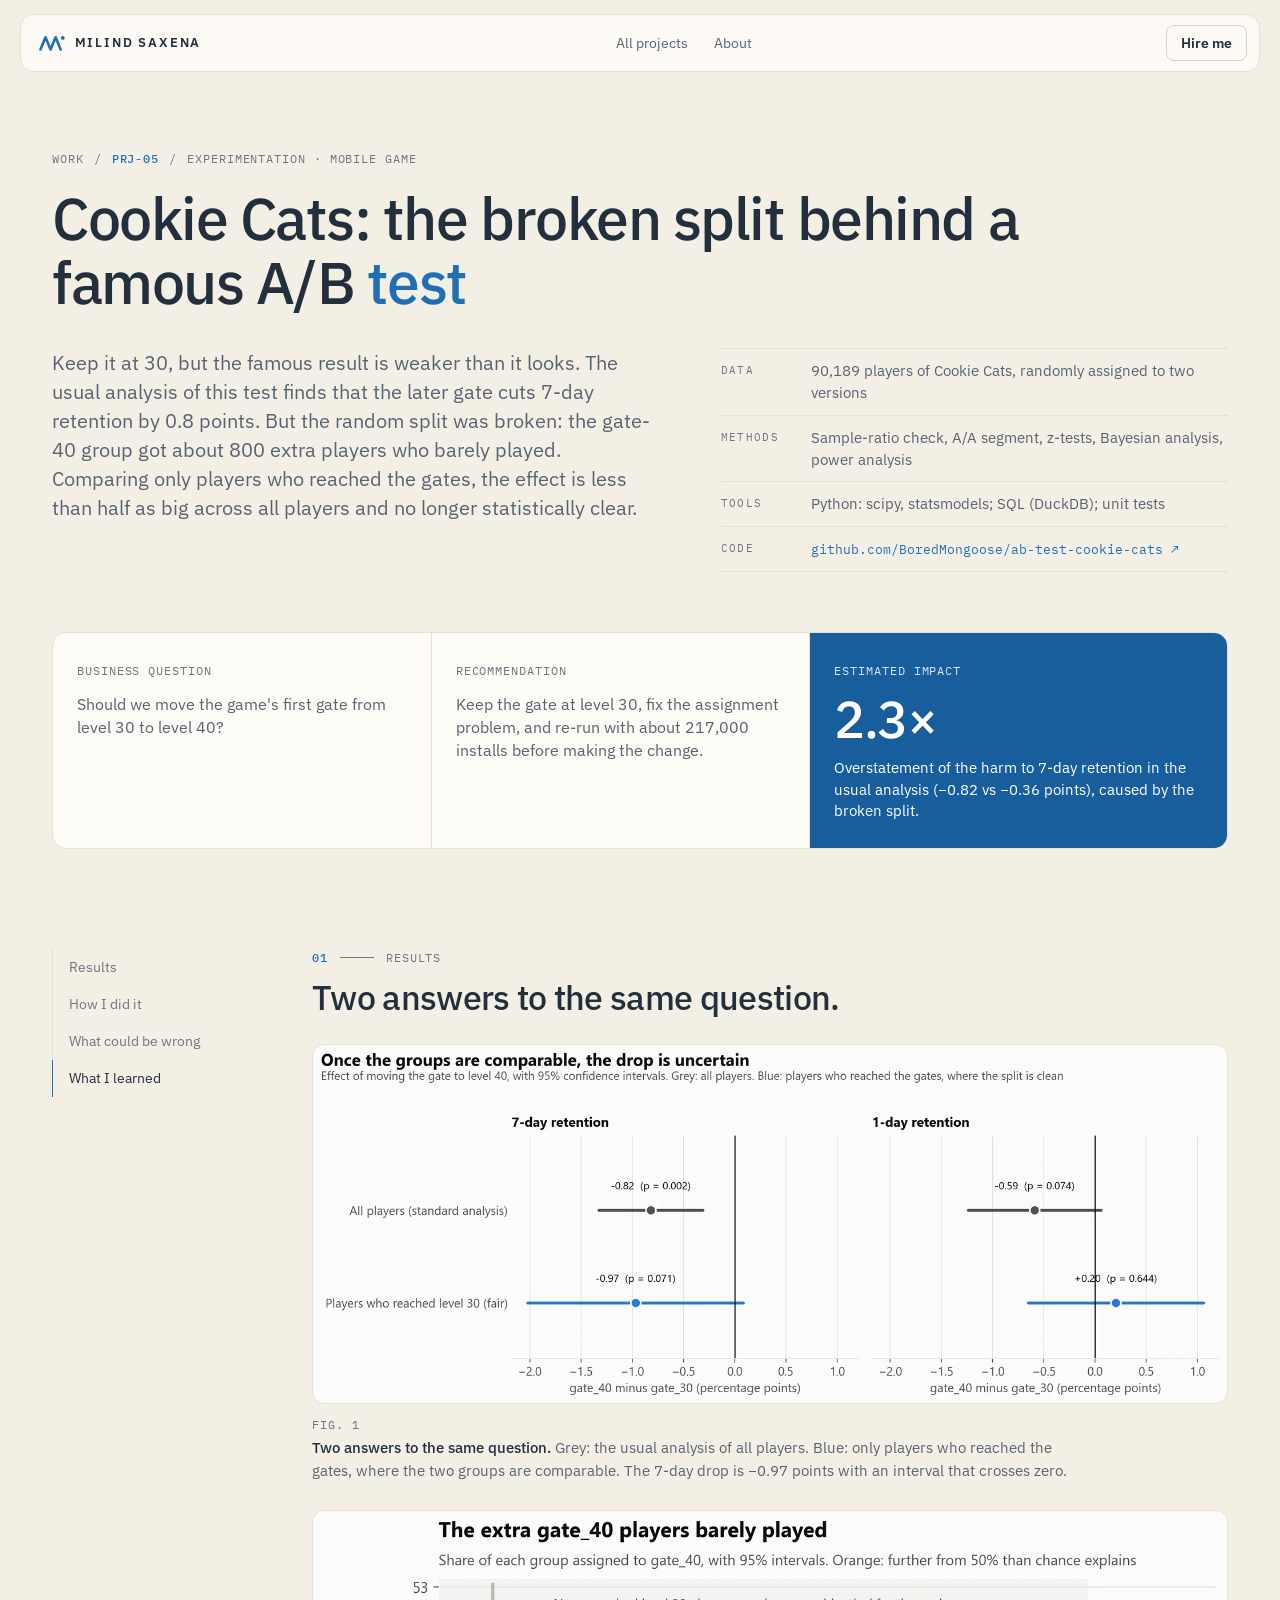
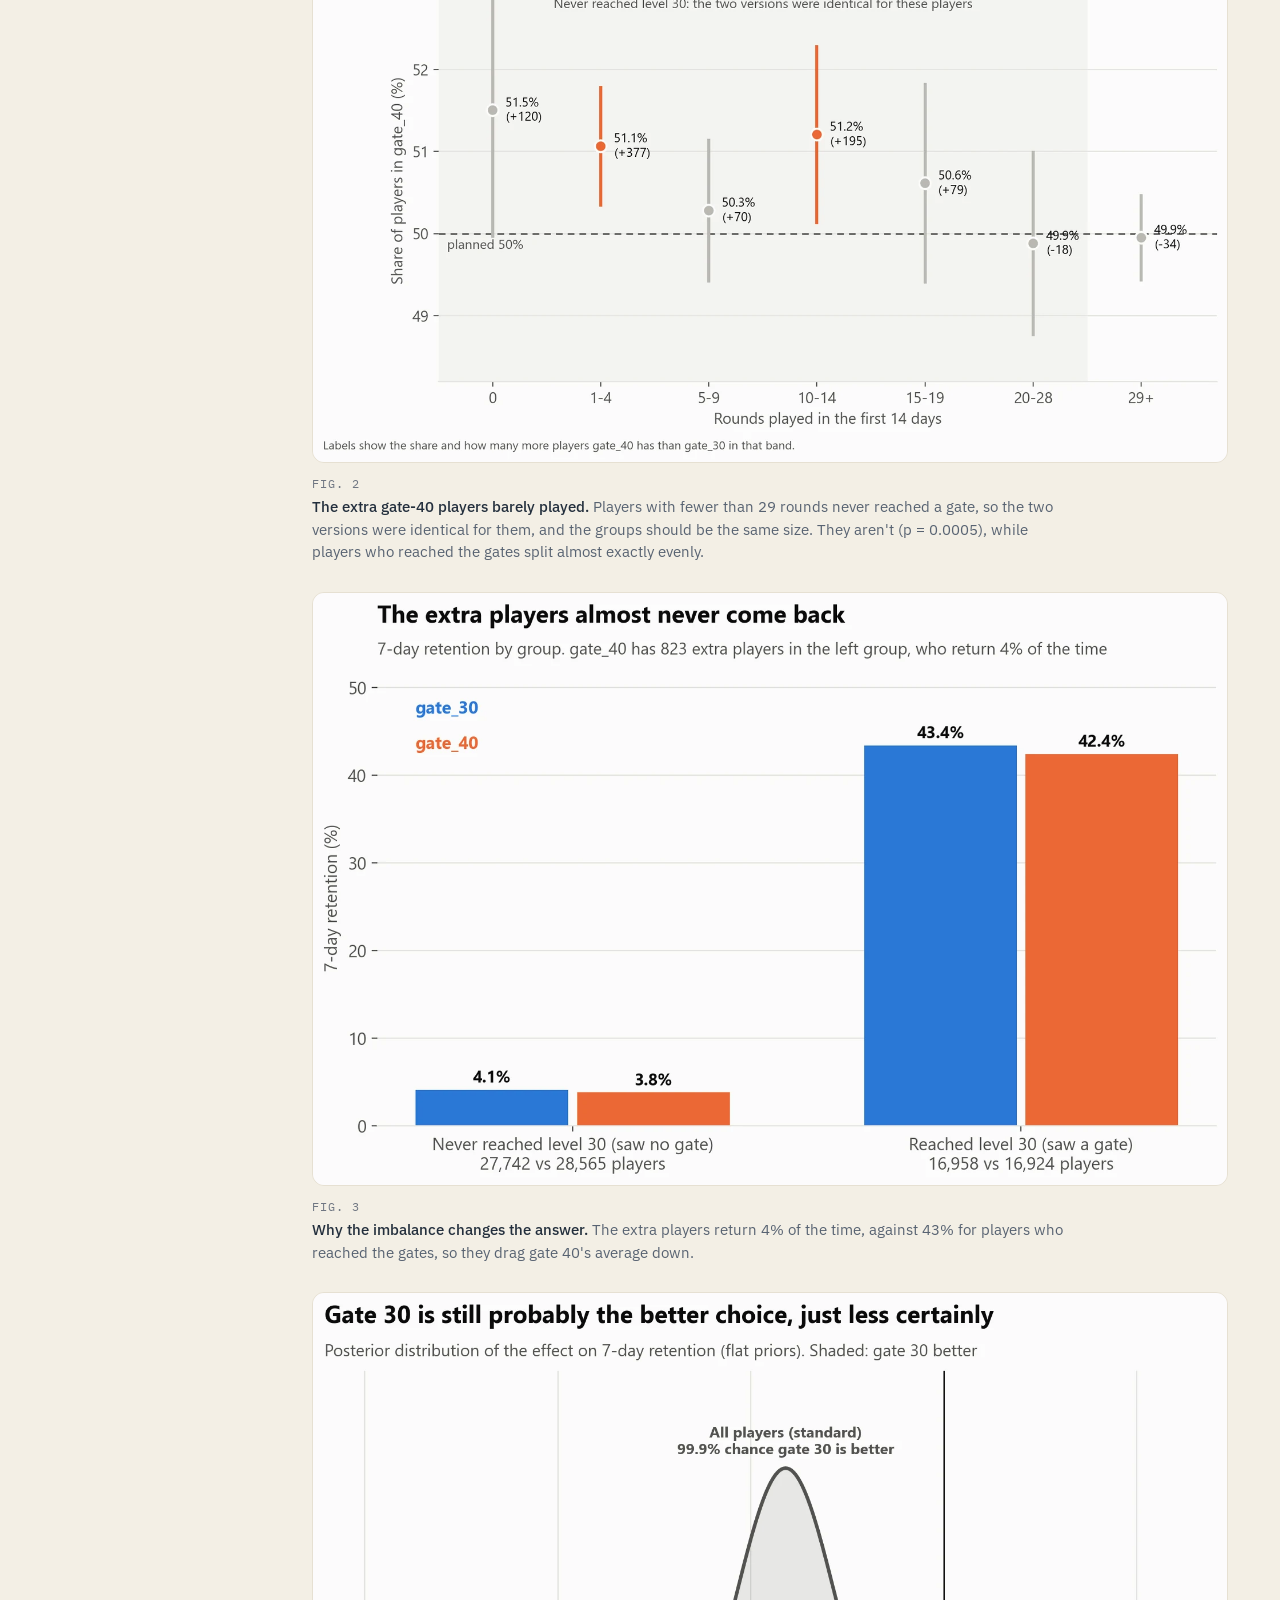
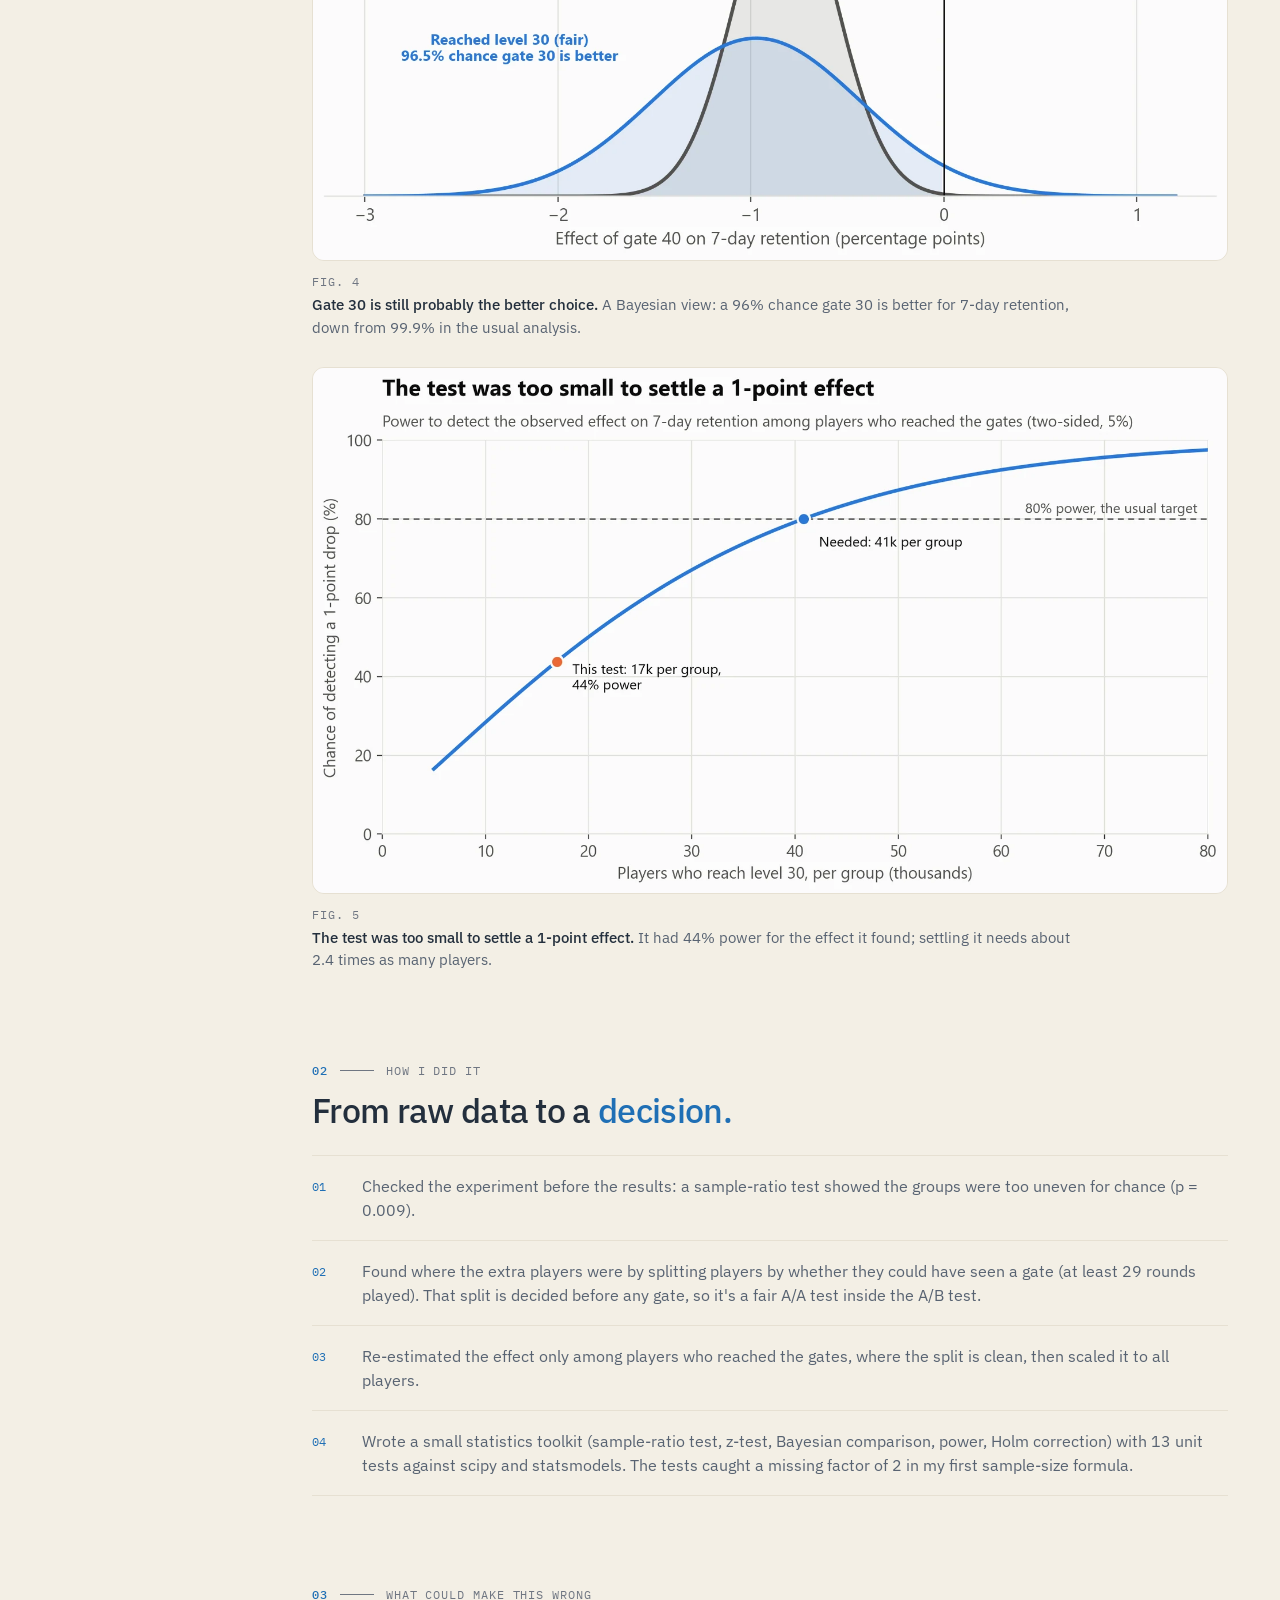
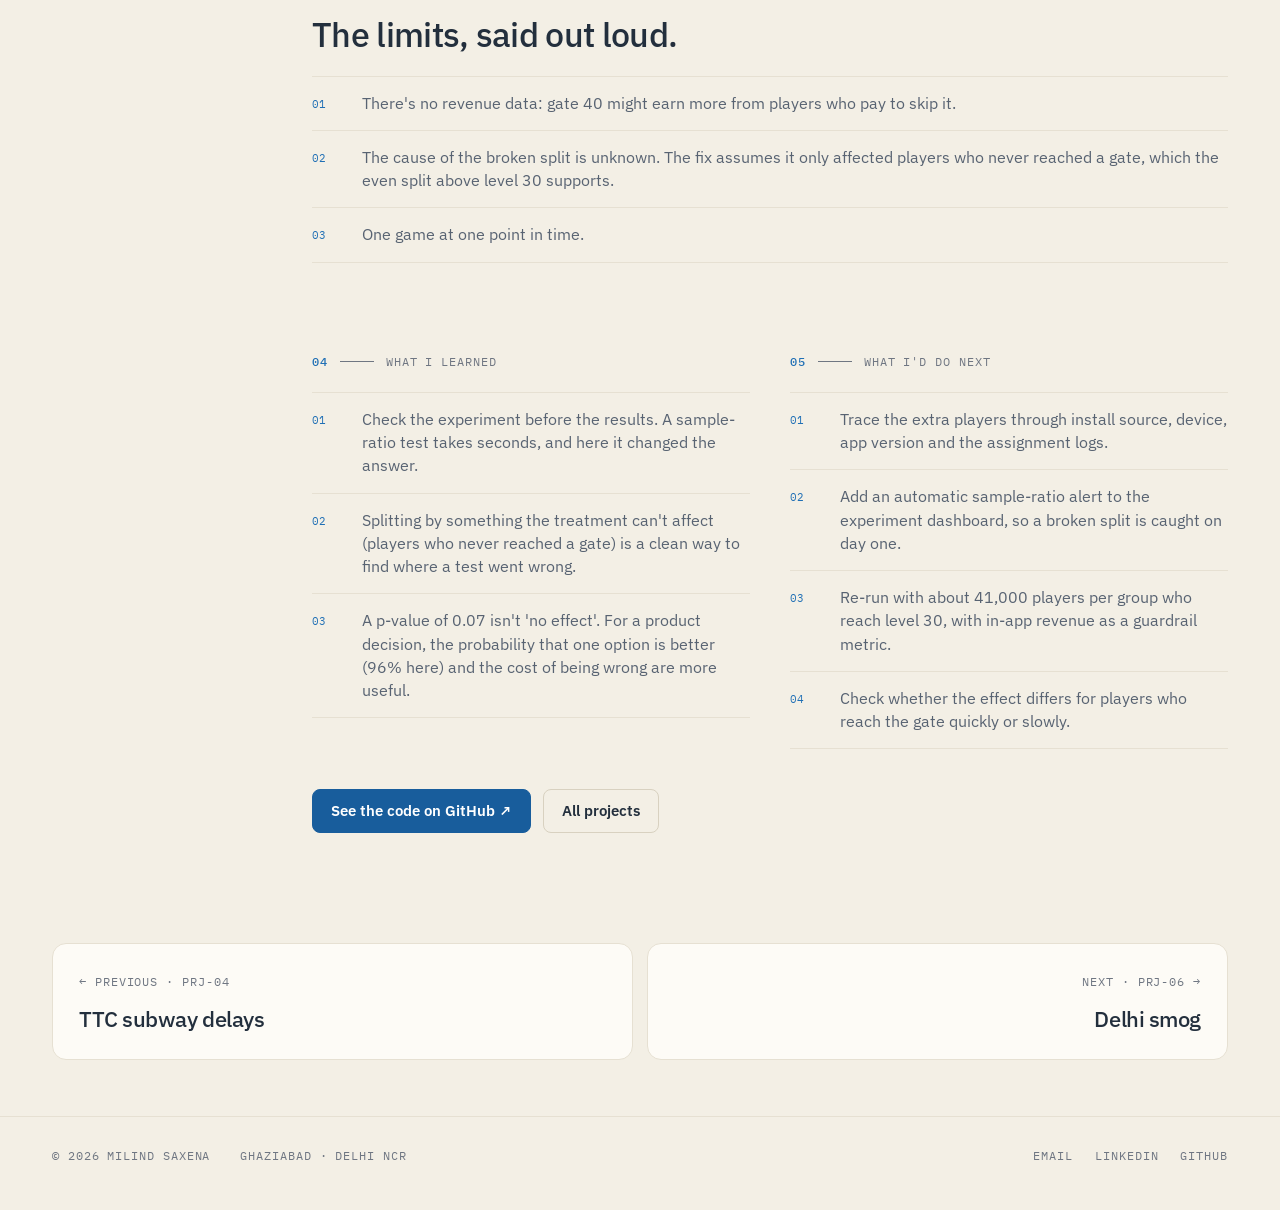
==== commit 334d4e6f: "Redesign the site around charts in a calmer sand and blue palette The homepage is now a wall of elev" ====
--- a/projects/ab-test.html
+++ b/projects/ab-test.html
@@ -13,19 +13,19 @@
   <meta property="og:image:width" content="1200">
   <meta property="og:image:height" content="628">
   <meta name="twitter:card" content="summary_large_image">
-  <meta name="theme-color" content="#070608">
+  <meta name="theme-color" content="#f3efe5">
   <link rel="icon" href="../assets/favicon.svg" type="image/svg+xml">
   <link rel="preconnect" href="https://fonts.googleapis.com">
   <link rel="preconnect" href="https://fonts.gstatic.com" crossorigin>
-  <link href="https://fonts.googleapis.com/css2?family=Instrument+Serif:ital@1&family=Inter+Tight:wght@400;500;600&family=JetBrains+Mono:wght@400;500&display=swap" rel="stylesheet">
-  <link rel="stylesheet" href="../signal.css?v=1">
+  <link href="https://fonts.googleapis.com/css2?family=IBM+Plex+Mono:wght@400;500&family=IBM+Plex+Sans:wght@400;500;600&display=swap" rel="stylesheet">
+  <link rel="stylesheet" href="../signal.css?v=3">
 </head>
 <body>
   <a class="skip-link" href="#main">Skip to the case study</a>
   <svg width="0" height="0" style="position:absolute" aria-hidden="true"><symbol id="mark" viewBox="0 0 36 24"><path d="M2 21 L9 4 L16 21 L23 4 L30 21" fill="none" stroke="currentColor" stroke-width="3.6" stroke-linejoin="round" stroke-linecap="round"/><circle cx="33" cy="5" r="2.6" fill="currentColor"/></symbol></svg>
   <header class="nav">
     <a class="logo" href="../index.html"><svg aria-hidden="true"><use href="#mark"/></svg>MILIND SAXENA</a>
-    <nav aria-label="Main"><a href="../index.html#board">Board</a><a href="../index.html#work">All projects</a><a href="../index.html#about">About</a></nav>
+    <nav aria-label="Main"><a href="../index.html#work">All projects</a><a href="../index.html#about">About</a></nav>
     <a class="btn sm" href="../index.html#contact">Hire me</a>
   </header>
 
--- a/signal.css
+++ b/signal.css
@@ -1,12 +1,12 @@
-/* Signal theme: near-black, one red accent, metallic headings, mono micro-labels.
-   Shared by the homepage, the case studies and the retention dashboard. */
+/* Sand & Ocean theme: warm cream, ocean blue, soft ink. Shared by the homepage, the case studies and the retention dashboard. */
 :root {
-  --bg: #070608; --surface: #121015; --surface2: #18151c;
-  --ink: #ece8ef; --ink-2: #a39cab; --ink-3: #7a7383; --line: rgba(255, 255, 255, 0.08); --line2: rgba(255, 255, 255, 0.14);
-  --accent: #ff3b2f; --accent-soft: rgba(255, 59, 47, 0.14); --dot-muted: #4a4350; --radius: 14px;
-  --sans: "Inter Tight", system-ui, -apple-system, "Segoe UI", Roboto, sans-serif; --serif: var(--sans);
-  --display: "Instrument Serif", Georgia, serif; --mono: "JetBrains Mono", ui-monospace, Consolas, monospace;
-  color-scheme: dark;
+  --bg: #f3efe5; --surface: #fdfbf6; --surface2: #f7f2e8; --card: #fdfbf6;
+  --ink: #232f3d; --ink-2: #586372; --ink-3: #6f7682; --line: #e6e0d2; --line2: #d8d1c0; --grid: #ebe6da; --muted: #b8b4a8;
+  --accent: #1f6fb5; --accent-deep: #185d9c; --accent-soft: rgba(31, 111, 181, 0.12); --dot-muted: #b8b4a8; --radius: 14px;
+  --c1: #1f6fb5; --c2: #d6741f; --c3: #008a7c; --c4: #8a5fc0; --c5: #b5475f; --seq-lo: #f3e7d6; --seq-hi: #8a3a1c;
+  --sans: "IBM Plex Sans", system-ui, -apple-system, "Segoe UI", Roboto, sans-serif; --serif: var(--sans);
+  --mono: "IBM Plex Mono", ui-monospace, Consolas, monospace;
+  color-scheme: light;
 }
 * { box-sizing: border-box; }
 html { scroll-behavior: smooth; scroll-padding-top: 90px; -webkit-text-size-adjust: 100%; }
@@ -15,9 +15,9 @@
 a { color: inherit; text-decoration: none; }
 img { max-width: 100%; height: auto; }
 .wrap { max-width: 1240px; margin: 0 auto; padding-left: 32px; padding-right: 32px; }
-.mono { font-family: var(--mono); font-size: 11.5px; letter-spacing: .12em; text-transform: uppercase; }
-.metal { background: linear-gradient(180deg, #ffffff 0%, #e4e1e8 40%, #8d8794 100%); -webkit-background-clip: text; background-clip: text; color: transparent; }
-.it { font-family: var(--display); font-style: italic; font-weight: 400; letter-spacing: -.01em; color: var(--accent); -webkit-text-fill-color: var(--accent); padding-right: .05em; }
+.mono { font-family: var(--mono); font-size: 11.5px; letter-spacing: .08em; text-transform: uppercase; }
+.metal { color: var(--ink); }
+.it { color: var(--accent); }
 .skip-link { position: absolute; left: 12px; top: -60px; z-index: 100; padding: 10px 14px; background: var(--accent); color: #fff; border-radius: 8px; }
 .skip-link:focus { top: 12px; }
 :focus-visible { outline: 2px solid var(--accent); outline-offset: 3px; }
@@ -25,16 +25,16 @@
 /* nav */
 .nav { position: fixed; top: 14px; left: 50%; transform: translateX(-50%); width: min(1240px, calc(100% - 32px)); z-index: 50;
   display: flex; align-items: center; gap: 22px; padding: 10px 12px 10px 18px; border: 1px solid var(--line); border-radius: 14px;
-  background: rgba(10, 8, 12, .8); -webkit-backdrop-filter: blur(12px); backdrop-filter: blur(12px); }
+  background: rgba(253, 251, 246, .94); }
 .logo { display: flex; align-items: center; gap: 10px; font-weight: 600; letter-spacing: .14em; font-size: 13px; white-space: nowrap; }
 .logo svg { width: 26px; height: 18px; color: var(--accent); }
 .nav nav { display: flex; gap: 26px; margin: 0 auto; font-size: 14px; color: var(--ink-2); }
 .nav nav a:hover { color: var(--ink); }
 .clock { color: var(--ink-3); white-space: nowrap; } .clock b { color: var(--ink); font-weight: 500; }
 .btn { display: inline-flex; align-items: center; gap: 10px; padding: 12px 18px; border-radius: 8px; font: 600 14.5px/1.2 var(--sans); color: var(--ink); background: transparent; border: 1px solid var(--line2); cursor: pointer; white-space: nowrap; transition: border-color .2s, transform .2s, background-color .2s; }
-.btn:hover { transform: translateY(-1px); border-color: #fff4; }
-.btn.red, .btn-primary { background: var(--accent); color: #fff; border-color: var(--accent); box-shadow: 0 10px 30px -12px #ff3b2f99; }
-.btn.red:hover, .btn-primary:hover { background: #ff5146; }
+.btn:hover { transform: translateY(-1px); border-color: var(--accent); }
+.btn.red, .btn-primary { background: var(--accent-deep); color: #fff; border-color: var(--accent-deep); }
+.btn.red:hover, .btn-primary:hover { background: var(--accent); }
 .btn.sm { padding: 9px 14px; font-size: 13.5px; }
 
 /* section heads */
@@ -49,166 +49,54 @@
 .fig { color: var(--ink-3); }
 
 /* ================= homepage ================= */
-.hero { position: relative; min-height: 760px; padding-top: 170px; overflow: hidden; }
-#field { position: absolute; inset: 0; width: 100%; height: 100%; }
-.hero .wrap { position: relative; z-index: 2; }
-.hero .kick b { display: inline-block; width: 7px; height: 7px; border-radius: 50%; background: var(--accent); box-shadow: 0 0 12px var(--accent); animation: blink 1.6s infinite; }
-@keyframes blink { 50% { opacity: .35; } }
-.hero h1 { margin-top: 26px; font-weight: 500; font-size: clamp(56px, 9.6vw, 148px); line-height: .92; letter-spacing: -.055em; }
-.hero-row { display: flex; justify-content: space-between; align-items: end; gap: 40px; margin-top: 40px; }
-.hero-row p { max-width: 430px; color: var(--ink-2); font-size: 17px; }
-.hero-row p b { color: var(--ink); font-weight: 500; }
-.acts { display: flex; flex-wrap: wrap; gap: 12px; }
-.telemetry { position: absolute; left: 0; right: 0; bottom: 0; z-index: 3; border-top: 1px solid var(--line); border-bottom: 1px solid var(--line); background: rgba(7, 6, 8, .85); }
-.telemetry .wrap { display: flex; gap: 34px; padding-top: 13px; padding-bottom: 13px; color: var(--ink-3); white-space: nowrap; }
-.telemetry b { color: var(--ink); font-weight: 500; } .telemetry .r { color: var(--accent); }
-.telemetry .push { margin-left: auto; }
+.wall-wrap { max-width: 1320px; margin: 0 auto; padding: 22px 28px 20px; }
+.top { display: flex; justify-content: space-between; align-items: end; gap: 24px; padding-bottom: 16px; }
+.top h1 { font-weight: 500; font-size: 30px; letter-spacing: -.015em; line-height: 1.1; }
+.top p { color: var(--ink-2); font-size: 15px; margin-top: 3px; }
+.top nav { display: flex; flex-wrap: wrap; gap: 6px 18px; font-size: 14px; color: var(--ink-2); flex: none; }
+.top nav a:hover, .about a:hover { color: var(--accent); }
+.wall { display: grid; grid-template-columns: repeat(4, minmax(0, 1fr)); gap: 12px; min-height: 780px; }
+.t { all: unset; box-sizing: border-box; cursor: pointer; background: var(--card); border: 1px solid var(--line); border-radius: 12px; padding: 13px 14px 10px; display: flex; flex-direction: column; min-width: 0; transition: border-color .15s, transform .15s; }
+.t:hover { border-color: var(--accent); transform: translateY(-1px); }
+.t:focus-visible { outline: 2px solid var(--accent); outline-offset: 2px; }
+.t small { font-size: 12px; color: var(--ink-3); }
+.t b { font-weight: 500; font-size: 15px; line-height: 1.2; min-height: 36px; margin-top: 1px; }
+.t .plot { height: 128px; margin: 6px 0; min-width: 0; overflow: hidden; }
+.t .n { font-size: 21px; font-weight: 500; letter-spacing: -.02em; line-height: 1.1; }
+.t .n span { font-size: 12.5px; font-weight: 400; color: var(--ink-2); letter-spacing: 0; margin-left: 6px; }
+.t.me { cursor: default; background: var(--accent-deep); color: #fff; border-color: var(--accent-deep); justify-content: space-between; }
+.t.me:hover { transform: none; }
+.t.me b { font-size: 19px; }
+.t.me a { display: block; font-size: 14px; padding: 3px 0; }
+.t.me a:hover { text-decoration: underline; }
+dialog { border: 0; border-radius: 16px; padding: 22px 26px; width: min(980px, calc(100vw - 32px)); background: var(--card); color: var(--ink); box-shadow: 0 30px 70px -30px rgba(43, 58, 79, .6); }
+dialog::backdrop { background: rgba(35, 47, 61, .35); }
+.d-head { display: flex; justify-content: space-between; gap: 24px; align-items: start; }
+.d-head small { color: var(--ink-3); }
+.d-head h2 { font-weight: 500; font-size: 26px; line-height: 1.15; letter-spacing: -.015em; }
+.d-head button { all: unset; cursor: pointer; font-size: 24px; line-height: 1; color: var(--ink-2); padding: 2px 8px; }
+.d-head button:focus-visible { outline: 2px solid var(--accent); }
+#detail-chart { height: min(440px, 56vh); margin-top: 12px; }
+.d-foot { display: flex; justify-content: space-between; gap: 20px; font-size: 14px; color: var(--ink-2); margin-top: 10px; }
+.d-foot a { color: var(--accent); font-weight: 500; white-space: nowrap; }
+.tip { position: fixed; z-index: 99; padding: 6px 10px; border-radius: 7px; background: var(--ink); color: var(--card); font-size: 12.5px; pointer-events: none; max-width: 280px; }
+#detail-chart svg, .plot svg { display: block; max-width: 100%; font-family: var(--sans); }
+.about { display: grid; grid-template-columns: 120px 1fr 1fr; gap: 28px; align-items: start; margin-top: 44px; padding-top: 28px; border-top: 1px solid var(--line2); }
+.about img { display: block; width: 120px; height: 150px; object-fit: cover; object-position: top; border-radius: 10px; }
+.about h2 { font-weight: 500; font-size: 20px; letter-spacing: -.01em; }
+.about p { margin-top: 8px; color: var(--ink-2); font-size: 15px; max-width: 520px; }
+.about ul { list-style: none; padding: 0; margin-top: 8px; columns: 2; column-gap: 20px; font-size: 14.5px; color: var(--ink-2); }
+.about li { padding: 3px 0; break-inside: avoid; }
 
-.marq { overflow: hidden; border-bottom: 1px solid var(--line); padding: 24px 0; -webkit-mask: linear-gradient(90deg, #0000, #000 12%, #000 88%, #0000); mask: linear-gradient(90deg, #0000, #000 12%, #000 88%, #0000); }
-.marq div { display: inline-flex; gap: 46px; white-space: nowrap; animation: slide 40s linear infinite; font-size: 26px; letter-spacing: -.02em; color: var(--ink-2); }
-.marq span { display: inline-flex; align-items: center; gap: 46px; }
-.marq svg { width: 22px; height: 15px; color: var(--accent); }
-@keyframes slide { to { transform: translateX(-50%); } }
-
-/* the interactive board (assets/hero.js) */
-.board { display: grid; grid-template-columns: minmax(0, 1fr) 300px; margin-top: 50px; overflow: hidden; position: relative; }
-.board-top { grid-column: 1 / -1; display: flex; justify-content: space-between; gap: 12px; padding: 14px 22px; border-bottom: 1px solid var(--line); color: var(--ink-3); }
-.board-top .dots i { display: inline-block; width: 8px; height: 8px; border-radius: 50%; background: #2a2530; margin-right: 6px; }
-.board-top .dots i:first-child { background: var(--accent); }
-.hero-viz { margin: 0; padding: 22px 26px; border-right: 1px solid var(--line); min-width: 0; }
-.viz-tabs { display: inline-flex; flex-wrap: wrap; gap: 4px; padding: 4px; border-radius: 8px; background: rgba(0, 0, 0, .4); border: 1px solid var(--line); }
-.viz-tab { font: 500 12px var(--mono); letter-spacing: .06em; text-transform: uppercase; background: transparent; border: 0; color: var(--ink-2); padding: 9px 13px; border-radius: 5px; cursor: pointer; }
-.viz-tab:hover { color: var(--ink); }
-.viz-tab[aria-pressed="true"] { background: var(--accent); color: #fff; }
-.viz-stage { position: relative; height: 340px; margin-top: 14px; cursor: pointer; }
-.viz-stage canvas { display: block; }
-.viz-tip { position: absolute; z-index: 3; pointer-events: none; padding: 6px 10px; border-radius: 6px; background: #fff; color: #111; font-size: 12.5px; white-space: nowrap; box-shadow: 0 8px 20px #0008; }
-.hero-viz figcaption { margin-top: 10px; }
-.viz-q { font-weight: 500; font-size: 19px; letter-spacing: -.01em; }
-.viz-a { margin-top: 4px; font-size: 14.5px; color: var(--ink-2); }
-.viz-legend { display: flex; flex-wrap: wrap; gap: 6px 16px; align-items: center; margin-top: 10px; font-size: 12.5px; color: var(--ink-3); }
-.viz-item { display: inline-flex; gap: 7px; align-items: center; }
-.key { display: inline-block; width: 9px; height: 9px; border-radius: 50%; }
-.key-hi { background: var(--accent); box-shadow: 0 0 10px var(--accent); } .key-lo { background: var(--dot-muted); }
-.viz-note { margin-left: auto; font-family: var(--mono); font-size: 11px; letter-spacing: .08em; text-transform: uppercase; }
-.viz-link { display: inline-block; margin-top: 10px; font-size: 14px; font-weight: 600; color: var(--accent); }
-.results { display: grid; grid-template-rows: repeat(4, 1fr); }
-.result { display: flex; flex-direction: column; justify-content: center; padding: 18px 24px; border-bottom: 1px solid var(--line); transition: background-color .2s; }
-.result:last-child { border-bottom: 0; } .result:hover { background: rgba(255, 59, 47, .05); }
-.result b, .result span { transition: opacity .18s, transform .18s; }
-.result.swap b, .result.swap span { opacity: 0; transform: translateY(6px); }
-.result b { font-size: 40px; font-weight: 500; letter-spacing: -.045em; line-height: 1; }
-.result span { margin-top: 6px; font-size: 13px; color: var(--ink-3); }
-
-/* project ring (3D on desktop, a swipe row on phones) */
-.ringwrap { position: relative; height: 480px; margin-top: 30px; perspective: 1900px; cursor: grab; touch-action: pan-y; user-select: none; -webkit-user-select: none; }
-.ringwrap:active { cursor: grabbing; }
-.ringwrap::before { content: ""; position: absolute; left: 50%; top: 55%; width: 900px; max-width: 100%; height: 300px; transform: translateX(-50%); background: radial-gradient(closest-side, rgba(255, 59, 47, .16), transparent); pointer-events: none; }
-.ring { position: absolute; left: 50%; top: 30px; width: 0; height: 0; transform-style: preserve-3d; }
-.card { position: absolute; width: 270px; left: -135px; top: 0; backface-visibility: hidden; -webkit-backface-visibility: hidden; border-radius: 12px; border: 1px solid var(--line2);
-  background: linear-gradient(180deg, #17141b, #0f0d12); padding: 14px 14px 16px; box-shadow: 0 30px 60px -30px #000; transition: border-color .3s; }
-.card.front { border-color: rgba(255, 59, 47, .55); box-shadow: 0 30px 70px -30px rgba(255, 59, 47, .4); }
-.card .ch { display: flex; justify-content: space-between; } .card .ch b { color: var(--accent); font-weight: 500; } .card .ch span { color: var(--ink-3); }
-.card .img { position: relative; height: 140px; margin-top: 12px; border-radius: 6px; overflow: hidden; border: 1px solid var(--line); background: #000; }
-.card .img img { display: block; width: 100%; height: 100%; object-fit: cover; }
-.card h3 { font-weight: 500; font-size: 19px; line-height: 1.15; letter-spacing: -.02em; margin: 14px 0 12px; min-height: 44px; }
-.card dl { display: grid; grid-template-columns: 70px 1fr; gap: 6px 8px; padding-top: 12px; border-top: 1px solid var(--line); }
-.card dt { font-family: var(--mono); font-size: 10.5px; letter-spacing: .1em; color: var(--ink-3); text-transform: uppercase; padding-top: 2px; }
-.card dd { font-family: var(--mono); font-size: 12px; }
-.card dd.big { font-family: var(--sans); font-size: 22px; font-weight: 500; letter-spacing: -.03em; color: var(--accent); line-height: 1; }
-.ringctl { display: flex; justify-content: center; align-items: center; gap: 22px; color: var(--ink-3); }
-.ringctl button { width: 44px; height: 44px; border-radius: 50%; border: 1px solid var(--line2); background: transparent; color: var(--ink); font-size: 16px; cursor: pointer; }
-.ringctl button:hover { border-color: var(--accent); color: var(--accent); }
-.ringwrap.flat { height: auto; perspective: none; cursor: auto; overflow-x: auto; scroll-snap-type: x mandatory; -webkit-overflow-scrolling: touch; scrollbar-width: none; padding: 6px 16px 20px; touch-action: auto; }
-.ringwrap.flat::-webkit-scrollbar { display: none; }
-.ringwrap.flat::before { display: none; }
-.ringwrap.flat .ring { position: static; display: flex; gap: 12px; width: max-content; height: auto; transform: none !important; }
-.ringwrap.flat .card { position: relative; left: auto; width: min(78vw, 290px); transform: none !important; opacity: 1 !important; filter: none !important; scroll-snap-align: center; }
-
-/* all-projects table */
-.ptable-wrap { margin-top: 70px; overflow-x: auto; }
-.ptable { width: 100%; border-collapse: collapse; font-size: 14.5px; }
-.ptable caption { text-align: left; padding-bottom: 14px; color: var(--ink-3); white-space: nowrap; }
-.ptable th, .ptable td { text-align: left; padding: 14px 16px 14px 0; border-bottom: 1px solid var(--line); vertical-align: top; }
-.ptable thead th { font: 500 10.5px var(--mono); letter-spacing: .12em; text-transform: uppercase; color: var(--ink-3); border-bottom-color: var(--line2); }
-.ptable tbody th { font-weight: 500; white-space: nowrap; } .ptable tbody th a:hover { color: var(--accent); }
-.ptable td { color: var(--ink-2); }
-.ptable td.v { color: var(--accent); font-weight: 500; white-space: nowrap; font-size: 17px; letter-spacing: -.02em; }
-.ptable td.t { font-family: var(--mono); font-size: 11.5px; color: var(--ink-3); }
-.ptable td.l { white-space: nowrap; } .ptable td.l a { color: var(--ink); } .ptable td.l a:hover { color: var(--accent); }
-
-/* toolkit bento */
-.bento { display: grid; grid-template-columns: 1.15fr 1fr; gap: 14px; margin-top: 50px; }
-.b { position: relative; border-radius: var(--radius); padding: 24px 26px; overflow: hidden; border: 1px solid var(--line); background: var(--surface); }
-.b .lab { display: flex; align-items: center; gap: 10px; color: var(--ink-3); }
-.b .lab span:first-child { display: grid; place-items: center; width: 22px; height: 22px; border: 1px solid currentColor; border-radius: 4px; font-size: 10px; }
-.b h3 { font-weight: 500; font-size: 26px; letter-spacing: -.025em; line-height: 1.1; margin-top: 14px; }
-.b p { color: var(--ink-2); font-size: 14.5px; margin-top: 8px; max-width: 460px; }
-.b .tags { display: flex; gap: 8px; flex-wrap: wrap; margin-top: 16px; }
-.b.light { grid-row: span 2; background: #ecebee; color: #121014; display: flex; flex-direction: column; justify-content: flex-end; min-height: 560px; }
-.b.light .lab, .b.light p { color: #5d5763; } .b.light .tag { border-color: rgba(0, 0, 0, .15); color: #3d3842; }
-.b.light a.tag:hover { border-color: var(--accent); color: var(--accent); }
-.b.light canvas { position: absolute; left: 0; top: 0; width: 100%; height: 66%; }
-.b.light .pin { position: absolute; font-family: var(--mono); font-size: 10.5px; padding: 5px 8px; background: #fff; border: 1px solid rgba(0, 0, 0, .12); border-radius: 4px; color: #333; }
-.b.light .pin::before { content: "●"; color: var(--accent); margin-right: 6px; }
-.bars { display: flex; align-items: flex-end; gap: 6px; height: 90px; margin-top: 20px; }
-.bars i { flex: 1; border-radius: 3px 3px 0 0; background: linear-gradient(#ff3b2f, rgba(255, 59, 47, .2)); }
-.b.red { background: var(--accent); color: #fff; border-color: var(--accent); }
-.b.red .lab, .b.red p { color: #ffe1dc; } .b.red .tag { border-color: rgba(255, 255, 255, .4); color: #fff; }
-.b.red svg { display: block; width: 100%; height: 100px; margin-top: 16px; }
-.b.term { grid-column: 1 / -1; display: grid; grid-template-columns: 1fr 1.25fr; gap: 30px; }
-.termwin { background: #09080b; border: 1px solid var(--line); border-radius: 10px; font-family: var(--mono); font-size: 13.5px; overflow: hidden; }
-.termwin .tb { padding: 10px 14px; border-bottom: 1px solid var(--line); color: var(--ink-3); font-size: 11px; }
-.termwin .tb i { display: inline-block; width: 7px; height: 7px; border-radius: 50%; background: #2a2530; margin-right: 5px; }
-.termwin .body { padding: 16px 16px 6px; }
-.termwin .pr { color: var(--ink-3); } .termwin .q { color: #fff; margin-top: 6px; min-height: 44px; }
-.termwin .q::after { content: ""; display: inline-block; width: 8px; height: 16px; background: var(--accent); vertical-align: -3px; margin-left: 2px; animation: blink 1s steps(1) infinite; }
-.termwin .rows { border-top: 1px solid var(--line); margin-top: 10px; }
-.termwin .row { display: flex; gap: 10px; padding: 9px 16px; border-bottom: 1px dashed var(--line); color: var(--ink-2); font-size: 12.5px; }
-.termwin .row:last-child { border-bottom: 0; } .termwin .row span:nth-child(2) { flex: 1; border-bottom: 1px dotted rgba(255, 255, 255, .13); margin-bottom: 5px; }
-.termwin .row b { color: var(--accent); font-weight: 500; }
-
-/* checks strip */
-.checks { display: grid; grid-template-columns: 1.1fr 1fr; gap: 40px; margin-top: 44px; align-items: start; }
-.json { font-family: var(--mono); font-size: 13px; line-height: 2; padding: 18px 22px; overflow-x: auto; }
-.json .k { color: var(--ink-3); }
-.json .bad { color: var(--ink-3); text-decoration: line-through; text-decoration-color: var(--accent); }
-.json .fix { color: var(--accent); margin-left: 10px; }
-.json .head { display: flex; justify-content: space-between; padding-bottom: 8px; margin-bottom: 8px; border-bottom: 1px solid var(--line); color: var(--ink-3); font-size: 11px; letter-spacing: .1em; }
-.rules { border-top: 1px solid var(--line); }
-.rule { padding: 20px 0; border-bottom: 1px solid var(--line); display: grid; grid-template-columns: 40px 1fr; }
-.rule b { font-family: var(--mono); font-size: 11px; color: var(--accent); font-weight: 500; padding-top: 5px; }
-.rule h4 { font-weight: 500; font-size: 18px; letter-spacing: -.01em; }
-.rule p { color: var(--ink-2); font-size: 14.5px; margin-top: 4px; }
-
-/* about */
-.about { display: grid; grid-template-columns: 300px 1fr; gap: 50px; margin-top: 44px; align-items: start; }
-.photo { position: relative; border-radius: var(--radius); overflow: hidden; border: 1px solid var(--line); }
-.photo img { display: block; width: 100%; filter: grayscale(.3) contrast(1.05); }
-.photo .mono { position: absolute; left: 12px; bottom: 12px; padding: 5px 8px; background: rgba(0, 0, 0, .7); border-radius: 4px; color: var(--ink-2); }
-.about-text p { font-size: 19px; color: var(--ink-2); line-height: 1.5; max-width: 680px; }
-.about-text p + p { margin-top: 16px; } .about-text p b { color: var(--ink); font-weight: 500; }
-.edu { display: grid; grid-template-columns: 110px 1fr; margin-top: 30px; border-top: 1px solid var(--line); max-width: 680px; }
-.edu dt, .edu dd { padding: 12px 0; border-bottom: 1px solid var(--line); }
-.edu dt { font-family: var(--mono); font-size: 11px; letter-spacing: .12em; text-transform: uppercase; color: var(--ink-3); padding-top: 15px; }
-
-/* contact */
-.cta { position: relative; margin-top: 140px; padding: 70px 50px; border-radius: 18px; overflow: hidden; border: 1px solid rgba(255, 59, 47, .35); background: radial-gradient(80% 120% at 85% 100%, rgba(255, 59, 47, .25), transparent 60%), var(--surface); }
-.cta h2 { font-weight: 500; font-size: clamp(34px, 5vw, 66px); line-height: 1.02; letter-spacing: -.04em; max-width: 780px; margin-top: 18px; }
-.cta p { color: var(--ink-2); margin-top: 18px; max-width: 520px; }
-.cta .acts { margin-top: 30px; }
-.cta .big-m { position: absolute; right: -40px; bottom: -70px; width: 420px; height: 280px; color: rgba(255, 59, 47, .13); pointer-events: none; }
-
-footer.foot { margin-top: 120px; border-top: 1px solid var(--line); padding: 30px 0 46px; color: var(--ink-3); }
+footer.foot { margin-top: 56px; border-top: 1px solid var(--line); padding: 30px 0 46px; color: var(--ink-3); }
 footer.foot .wrap { display: flex; flex-wrap: wrap; gap: 14px 30px; align-items: center; }
 footer.foot .links { margin-left: auto; display: flex; gap: 22px; }
 footer.foot a:hover { color: var(--ink); }
 
 /* ================= case studies ================= */
 .case-top { padding-top: 150px; position: relative; }
-.case-top::before { content: ""; position: absolute; right: -10%; top: 40px; width: 720px; max-width: 90%; height: 520px; background: radial-gradient(closest-side, rgba(255, 59, 47, .18), transparent); pointer-events: none; }
 .crumb { display: flex; flex-wrap: wrap; gap: 10px; color: var(--ink-3); } .crumb a:hover { color: var(--ink); } .crumb b { color: var(--accent); font-weight: 500; }
-.case-top h1 { position: relative; margin-top: 24px; font-weight: 500; font-size: clamp(38px, 5.6vw, 84px); line-height: 1; letter-spacing: -.045em; max-width: 1050px; }
+.case-top h1 { position: relative; margin-top: 20px; font-weight: 500; font-size: clamp(34px, 4.6vw, 62px); line-height: 1.08; letter-spacing: -.025em; max-width: 1050px; }
 .case-lede { display: grid; grid-template-columns: 1.2fr 1fr; gap: 60px; margin-top: 34px; align-items: start; }
 .case-lede > p { font-size: 20px; color: var(--ink-2); line-height: 1.45; }
 .spec { display: grid; grid-template-columns: 90px 1fr; border-top: 1px solid var(--line); }
@@ -217,10 +105,10 @@
 .spec dd { font-size: 14.5px; color: var(--ink-2); } .spec dd a { color: var(--accent); font-family: var(--mono); font-size: 12.5px; word-break: break-all; }
 .impact { display: grid; grid-template-columns: 1fr 1fr 1.1fr; margin-top: 60px; border: 1px solid var(--line); border-radius: var(--radius); overflow: hidden; background: var(--surface); }
 .impact > div { padding: 24px 24px 26px; border-right: 1px solid var(--line); }
-.impact > div:last-child { border-right: 0; background: var(--accent); color: #fff; }
-.impact .mono { color: var(--ink-3); } .impact > div:last-child .mono { color: #ffd9d3; }
+.impact > div:last-child { border-right: 0; background: var(--accent-deep); color: #fff; }
+.impact .mono { color: var(--ink-3); } .impact > div:last-child .mono { color: #d7e7f6; }
 .impact p { margin-top: 12px; color: var(--ink-2); font-size: 15.5px; }
-.impact strong { display: block; margin-top: 12px; font-size: 56px; font-weight: 500; letter-spacing: -.05em; line-height: 1; }
+.impact strong { display: block; margin-top: 12px; font-size: 52px; font-weight: 500; letter-spacing: -.03em; line-height: 1; }
 .impact > div:last-child p { color: #fff; font-size: 14.5px; }
 .dash-cta { display: flex; flex-wrap: wrap; align-items: center; justify-content: space-between; gap: 16px; margin-top: 14px; padding: 18px 22px; }
 .dash-cta p { color: var(--ink-2); }
@@ -229,7 +117,7 @@
 .toc a { display: block; padding: 8px 0 8px 16px; color: var(--ink-3); margin-left: -1px; border-left: 1px solid transparent; font-size: 14px; }
 .toc a.on, .toc a:hover { color: var(--ink); border-left-color: var(--accent); }
 .case-doc section + section { margin-top: 90px; }
-.case-doc h2 { font-weight: 500; font-size: clamp(30px, 3.4vw, 40px); letter-spacing: -.035em; line-height: 1.05; margin-top: 14px; }
+.case-doc h2 { font-weight: 500; font-size: clamp(26px, 3vw, 34px); letter-spacing: -.02em; line-height: 1.12; margin-top: 12px; }
 .case-fig { margin-top: 28px; }
 .case-fig .imgbox { border: 1px solid var(--line); border-radius: 12px; overflow: hidden; background: #fff; }
 .case-fig img { display: block; width: 100%; }
@@ -251,48 +139,37 @@
 .code-cta { display: flex; flex-wrap: wrap; gap: 12px; margin-top: 40px; }
 
 /* retention dashboard shims (assets/dashboard.css does the layout) */
-.dash { padding-top: 130px; }
+.dash { padding-top: 120px; }
+.key { display: inline-block; width: 9px; height: 9px; border-radius: 50%; } .key-hi { background: var(--accent); } .key-lo { background: var(--dot-muted); }
+.viz-tip { position: absolute; z-index: 3; pointer-events: none; padding: 6px 10px; border-radius: 6px; background: var(--ink); color: var(--surface); font-size: 12.5px; white-space: nowrap; }
 .eyebrow { margin: 0 0 14px; font: 500 11.5px var(--mono); letter-spacing: .14em; text-transform: uppercase; color: var(--accent); }
 .case-back { margin: 0 0 26px; font: 500 11.5px var(--mono); letter-spacing: .12em; text-transform: uppercase; }
 .case-back a { color: var(--ink-3); } .case-back a:hover { color: var(--ink); }
 
 /* ================= phones and tablets ================= */
+@media (max-width: 1020px) { .wall { grid-template-columns: repeat(3, minmax(0, 1fr)); } }
 @media (max-width: 980px) {
   .wrap { padding-left: 20px; padding-right: 20px; }
-  .nav nav, .clock { display: none; } .nav { justify-content: space-between; }
-  .sec { padding-top: 90px; } .sec-head { grid-template-columns: 1fr; gap: 14px; }
-  .hero { min-height: 640px; padding-top: 130px; } .hero-row { flex-direction: column; align-items: flex-start; gap: 26px; }
-  .telemetry .hide-sm { display: none; } .telemetry .wrap { gap: 18px; }
-  .board { grid-template-columns: 1fr; } .hero-viz { border-right: 0; border-bottom: 1px solid var(--line); padding: 18px 16px; }
-  .results { grid-template-columns: 1fr 1fr; grid-template-rows: none; } .result { padding: 16px; }
-  .result:nth-child(odd) { border-right: 1px solid var(--line); } .result:nth-last-child(-n+2) { border-bottom: 0; }
-  .result b { font-size: 30px; }
-  .bento, .b.term, .checks, .about, .case-lede, .case-two, .pager { grid-template-columns: 1fr; gap: 26px; }
-  .b.light { grid-row: auto; min-height: 480px; }
-  .about .photo { max-width: 260px; }
-  .cta { padding: 44px 24px; margin-top: 100px; }
+  .nav nav { display: none; } .nav { justify-content: space-between; }
+  .about { grid-template-columns: 120px 1fr; } .about nav { grid-column: 1 / -1; }
+  .case-lede, .case-two, .pager { grid-template-columns: 1fr; gap: 26px; }
   .impact { grid-template-columns: 1fr; } .impact > div { border-right: 0; border-bottom: 1px solid var(--line); }
   .case-doc { grid-template-columns: 1fr; gap: 0; margin-top: 70px; } .toc { display: none; }
-  .case-top { padding-top: 120px; }
+  .case-top { padding-top: 110px; }
+}
+@media (max-width: 760px) {
+  .wall-wrap { padding: 16px; }
+  .wall { grid-template-columns: repeat(2, minmax(0, 1fr)); gap: 10px; }
+  .top { flex-direction: column; align-items: flex-start; gap: 8px; }
+  .t { padding: 11px 11px 9px; } .t .plot { height: 100px; } .t b { font-size: 14px; min-height: 50px; }
+  .t .n span { display: block; margin: 2px 0 0; }
+  .d-foot { flex-direction: column; gap: 4px; }
+  dialog { padding: 18px 16px; }
 }
 @media (max-width: 600px) {
   .wrap { padding-left: 16px; padding-right: 16px; }
-  body { font-size: 15.5px; }
-  .hero { min-height: 600px; }
-  .hero-row p { font-size: 16px; }
-  .marq { padding: 18px 0; } .marq div { font-size: 20px; gap: 30px; } .marq span { gap: 30px; }
-  .viz-stage { height: 280px; } .viz-note { margin-left: 0; width: 100%; }
-  .viz-tabs { display: flex; width: 100%; } .viz-tab { flex: 1 1 0; padding: 9px 4px; font-size: 10.5px; letter-spacing: .02em; }
-  .board-top .mid { display: none; }
-  .nav { padding-left: 14px; }
-  .ptable thead { display: none; } .ptable, .ptable tbody, .ptable tr, .ptable th, .ptable td { display: block; }
-  .ptable tr { padding: 14px 0; border-bottom: 1px solid var(--line); }
-  .ptable th, .ptable td { border: 0; padding: 2px 0; } .ptable td.v { font-size: 22px; margin-top: 4px; }
-  .b { padding: 20px; } .b h3 { font-size: 22px; }
-  .b.light .pin:nth-of-type(3) { display: none; } .b.light .pin:nth-of-type(2) { left: 30% !important; top: 22% !important; }
-  .b.light canvas { height: 52%; }
-  .rule { grid-template-columns: 32px 1fr; }
-  .case-lede > p { font-size: 17.5px; } .impact strong { font-size: 44px; }
+  .about { grid-template-columns: 1fr; } .about img { width: 110px; height: 136px; }
+  .case-lede > p { font-size: 17.5px; } .impact strong { font-size: 42px; }
   ol.method li, ul.notes li { grid-template-columns: 36px 1fr; }
   footer.foot .links { margin-left: 0; }
 }
